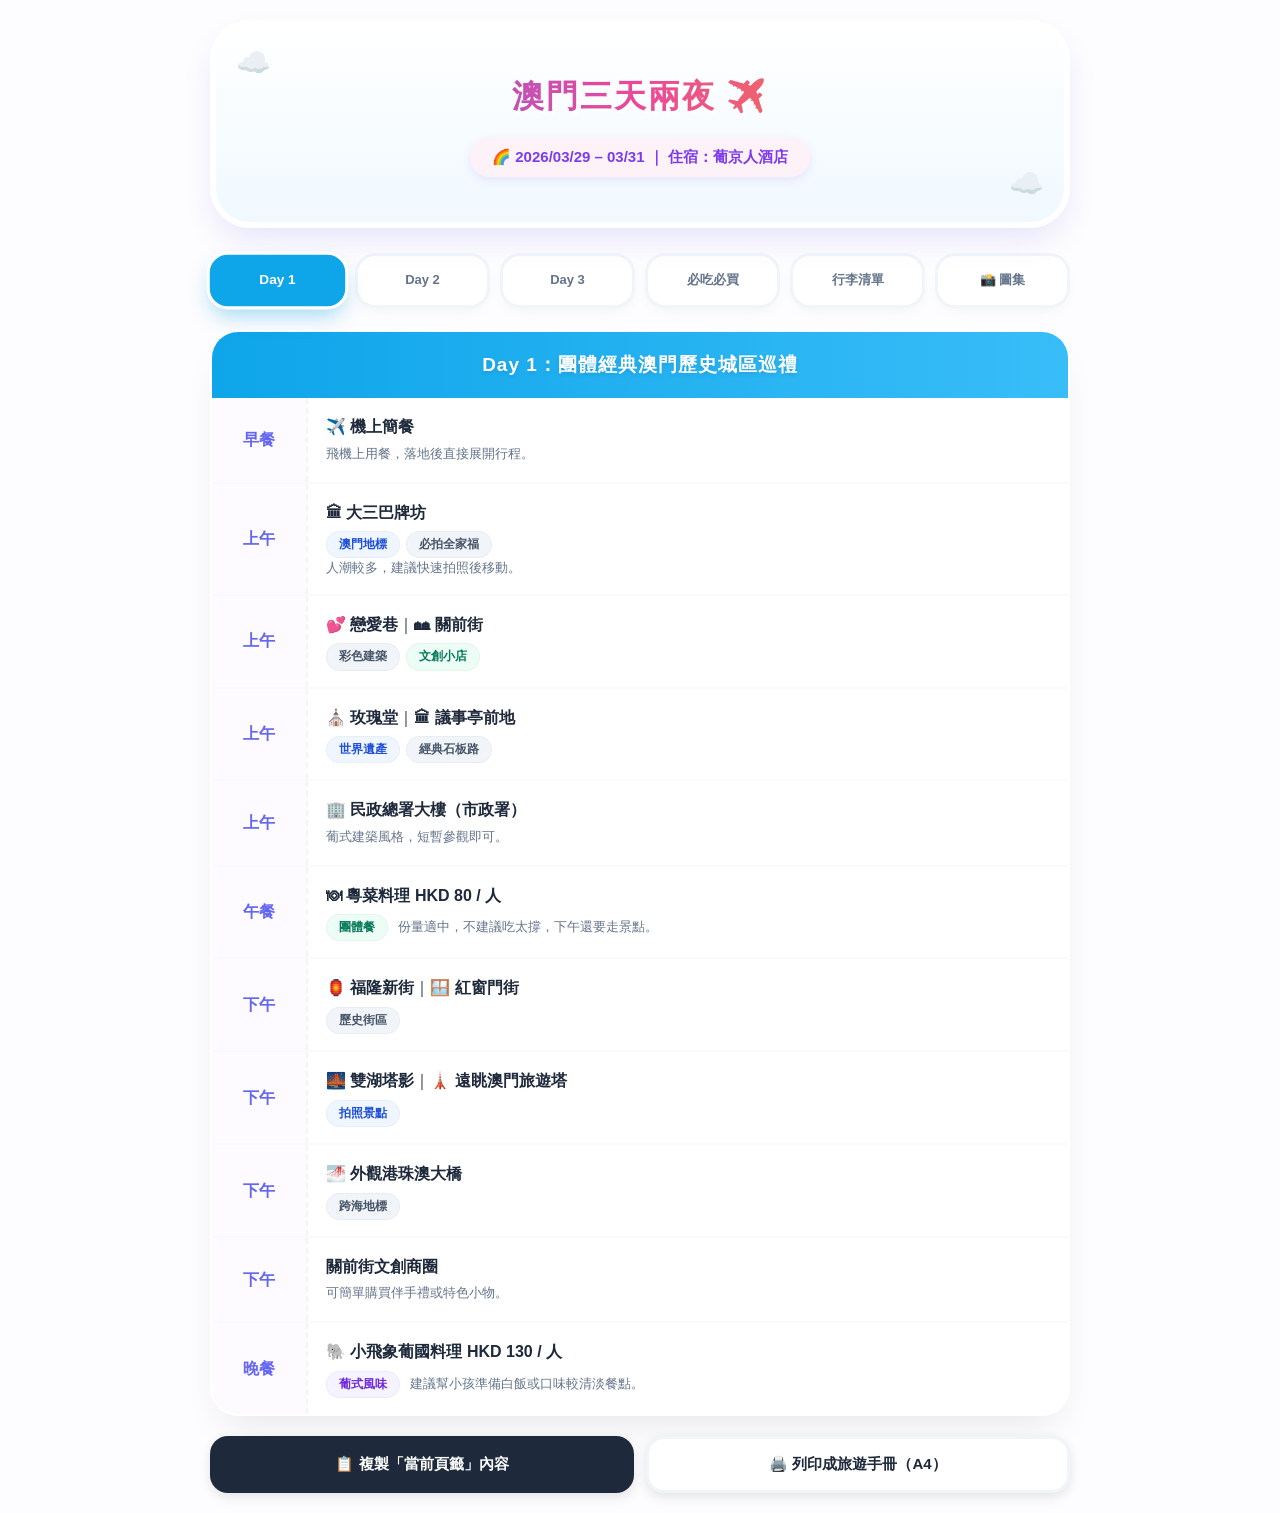
==== index.html @ 4687c76c "Update index.html" ====
<!doctype html>
<html lang="zh-Hant">

<head>
  <meta charset="utf-8" />
  <meta name="viewport" content="width=device-width, initial-scale=1" />
  <title>澳門親子 3 天 2 夜｜旅遊手冊</title>
  <style>
    :root {
      --bg: #fdfcfe;
      --primary: #6366f1;
      --day1: #0ea5e9;    /* 深天藍 */
      --day2: #8b5cf6;    /* 靛紫色 */
      --day3: #f59e0b;    /* 琥珀色 */
      --food: #ec4899;    /* 亮粉色 */
      --bag: #ff7e5f;     /* 珊瑚橘 */
      --gallery: #06b6d4; /* 湖水綠 */
      --text: #1e293b;
      --muted: #64748b;
      --radius: 28px;
    }

    * { box-sizing: border-box; }

    body {
      margin: 0;
      font-family: "PingFang TC", "Microsoft JhengHei", sans-serif;
      background: var(--bg);
      background-image: radial-gradient(#e2e8f0 0.5px, transparent 0.5px);
      background-size: 20px 20px;
      color: var(--text);
      line-height: 1.6;
    }

    .wrap { max-width: 900px; margin: 0 auto; padding: 20px; }

    /* --- 童趣 Header --- */
    header {
      background: linear-gradient(180deg, #ffffff 0%, #f0f9ff 100%);
      padding: 45px 20px;
      border-radius: 40px;
      box-shadow: 0 15px 35px -10px rgba(99, 102, 241, 0.2);
      margin-bottom: 25px;
      text-align: center;
      position: relative;
      border: 6px solid #fff;
      overflow: hidden;
    }

    header::before {
      content: "☁️"; position: absolute; top: 15px; left: 20px; font-size: 28px; opacity: 0.7;
      animation: float 3s ease-in-out infinite;
    }

    header::after {
      content: "☁️"; position: absolute; bottom: 15px; right: 20px; font-size: 28px; opacity: 0.7;
      animation: float 4s ease-in-out infinite;
    }
    
    @keyframes float {
      0%, 100% { transform: translateY(0); }
      50% { transform: translateY(-10px); }
    }

    header h1 {
      margin: 0;
      font-size: 32px;
      letter-spacing: 2px;
      background: linear-gradient(to right, #6366f1, #ec4899, #f59e0b);
      -webkit-background-clip: text;
      -webkit-text-fill-color: transparent;
      font-weight: 900;
      filter: drop-shadow(3px 3px 0px rgba(255,255,255,0.8));
    }

    header p {
      margin: 15px 0 0;
      color: #7c3aed;
      font-size: 15px;
      font-weight: 900;
      background: #fdf2f8;
      padding: 8px 22px;
      border-radius: 999px;
      display: inline-block;
      box-shadow: 0 4px 10px rgba(124, 58, 237, 0.1);
    }

    /* Tabs 導覽列 */
    .tabs {
      display: grid;
      grid-template-columns: repeat(3, 1fr);
      gap: 10px;
      margin-bottom: 22px;
    }

    @media (min-width: 600px) { .tabs { grid-template-columns: repeat(6, 1fr); } }

    .tab {
      background: #fff;
      border: 3px solid #f1f5f9;
      padding: 14px 6px;
      border-radius: 20px;
      text-align: center;
      font-weight: 900;
      cursor: pointer;
      color: #64748b;
      font-size: 13px;
      transition: all 0.3s cubic-bezier(0.175, 0.885, 0.32, 1.275);
      box-shadow: 0 6px 15px -5px rgba(0,0,0,0.05);
      user-select: none;
    }

    .tab:hover { transform: translateY(-3px); border-color: #cbd5e1; }

    .tab.active { transform: scale(1.05); color: #fff !important; border-color: #fff !important; }
    .tab.active[data-tab="day1"] { background: var(--day1); box-shadow: 0 10px 20px -5px rgba(14, 165, 233, 0.4); }
    .tab.active[data-tab="day2"] { background: var(--day2); box-shadow: 0 10px 20px -5px rgba(139, 92, 246, 0.4); }
    .tab.active[data-tab="day3"] { background: var(--day3); box-shadow: 0 10px 20px -5px rgba(245, 158, 11, 0.4); }
    .tab.active[data-tab="food"] { background: var(--food); box-shadow: 0 10px 20px -5px rgba(236, 72, 153, 0.4); }
    .tab.active[data-tab="bag"] { background: var(--bag); box-shadow: 0 10px 20px -5px rgba(255, 126, 95, 0.4); }
    .tab.active[data-tab="gallery"] { background: var(--gallery); box-shadow: 0 10px 20px -5px rgba(6, 182, 212, 0.4); }

    /* Card */
    .card {
      background: white;
      border-radius: var(--radius);
      box-shadow: 0 20px 40px -15px rgba(0, 0, 0, 0.1);
      overflow: hidden;
      display: none;
      border: 2px solid #fff;
    }

    .card.active { display: block; animation: slideIn 0.3s cubic-bezier(0.25, 0.46, 0.45, 0.94); }

    @keyframes slideIn { from { opacity: 0; transform: translateY(20px) scale(0.98); } to { opacity: 1; transform: translateY(0) scale(1); } }

    .card-hd {
      padding: 18px;
      color: white;
      font-weight: 900;
      text-align: center;
      font-size: 19px;
      letter-spacing: 1px;
      text-shadow: 0 2px 4px rgba(0,0,0,0.1);
    }

    .bg-day1 { background: linear-gradient(90deg, #0ea5e9, #38bdf8); }
    .bg-day2 { background: linear-gradient(90deg, #8b5cf6, #a78bfa); }
    .bg-day3 { background: linear-gradient(90deg, #f59e0b, #fbbf24); }
    .bg-food { background: linear-gradient(90deg, #ec4899, #f472b6); }
    .bg-bag { background: linear-gradient(90deg, #ff7e5f, #feb47b); }
    .bg-gallery { background: linear-gradient(90deg, #06b6d4, #22d3ee); }

    table { width: 100%; border-collapse: collapse; }
    td { padding: 16px 18px; border-bottom: 2px solid #f8fafc; vertical-align: top; }
    tr:last-child td { border-bottom: none; }
    
    .time {
      font-weight: 900;
      color: var(--primary);
      white-space: nowrap;
      width: 95px;
      text-align: center;
      vertical-align: middle;
      background: #fdfbff;
      border-right: 2px dashed #f1f5f9;
    }

    .hl { color: #f43f5e; font-weight: 900; }
    .note { color: var(--muted); font-size: 13px; line-height: 1.5; }

    .pill {
      display: inline-block;
      padding: 3px 12px;
      border-radius: 999px;
      font-size: 12px;
      font-weight: 900;
      margin-right: 6px;
      background: #f1f5f9;
      color: #475569;
      margin-top: 6px;
      border: 1px solid rgba(0,0,0,0.03);
    }

    .pill.purple { background: #f5f3ff; color: #6d28d9; }
    .pill.blue { background: #eff6ff; color: #1d4ed8; }
    .pill.pink { background: #fff1f2; color: #be123c; }
    .pill.orange { background: #fff7ed; color: #c2410c; }
    .pill.green { background: #ecfdf5; color: #047857; }

    .food-item, .bag-item, .img-card {
      display: flex;
      align-items: flex-start;
      gap: 15px;
      padding: 16px;
      border-bottom: 2px dashed #f1f5f9;
    }

    .food-icon, .bag-icon { font-size: 26px; line-height: 1; margin-top: 2px; }

    .food-info b, .bag-info b, .img-info b { display: block; font-size: 16px; color: var(--text); }
    .bag-info b { color: var(--bag); }
    .img-info b { color: var(--gallery); }

    .img-box {
      width: 100%;
      aspect-ratio: 16/9;
      background: #f8fafc;
      border-radius: 18px;
      display: flex;
      align-items: center;
      justify-content: center;
      color: #94a3b8;
      border: 3px dashed #e2e8f0;
      margin-top: 12px;
      font-weight: 900;
      font-size: 14px;
      background-size: contain;
      background-repeat: no-repeat;
      background-position: center;
    }

    .btn-row {
      display: grid;
      grid-template-columns: 1fr;
      gap: 12px;
      margin-top: 20px;
    }

    @media (min-width: 600px) { .btn-row { grid-template-columns: 1fr 1fr; } }

    .btn-copy, .btn-print {
      border: none;
      padding: 16px;
      border-radius: 18px;
      width: 100%;
      font-weight: 900;
      cursor: pointer;
      transition: all 0.2s;
      font-size: 15px;
      box-shadow: 0 4px 12px rgba(0,0,0,0.1);
    }

    .btn-copy { background: #1e293b; color: white; }
    .btn-copy:hover { background: #334155; transform: scale(1.02); }

    .btn-print { background: #ffffff; color: #1e293b; border: 3px solid #f1f5f9; }
    .btn-print:hover { background: #f8fafc; transform: scale(1.02); }

    .toast {
      position: fixed; left: 50%; bottom: 25px; transform: translateX(-50%);
      background: #0f172a; color: #fff; padding: 12px 24px;
      border-radius: 50px; font-weight: 900; opacity: 0;
      transition: all 0.3s cubic-bezier(0.68, -0.55, 0.265, 1.55);
      pointer-events: none; z-index: 9999;
    }

    .toast.show { opacity: 1; transform: translateX(-50%) translateY(-10px); }

    @media print {
      .tabs, .btn-row, .toast { display: none !important; }
      .card { display: block !important; margin-bottom: 25px; box-shadow: none; border: 1px solid #eee; }
      body { background: white; }
    }
  </style>
</head>

<body>

  <div class="wrap">
    <header>
      <h1>澳門三天兩夜 ✈️</h1>
      <p>🌈 2026/03/29 – 03/31 ｜ 住宿：葡京人酒店</p>
    </header>

    <nav class="tabs" aria-label="分頁導覽">
      <div class="tab active" data-tab="day1">Day 1</div>
      <div class="tab" data-tab="day2">Day 2</div>
      <div class="tab" data-tab="day3">Day 3</div>
      <div class="tab" data-tab="food">必吃必買</div>
      <div class="tab" data-tab="bag">行李清單</div>
      <div class="tab" data-tab="gallery">📸 圖集</div>
    </nav>

    <div class="card active" id="day1">
      <div class="card-hd bg-day1">Day 1：團體經典澳門歷史城區巡禮</div>
      <table>
        <tr>
          <td class="time">早餐</td>
          <td><b>✈️ 機上簡餐</b><br><span class="note">飛機上用餐，落地後直接展開行程。</span></td>
        </tr>
        <tr>
          <td class="time">上午</td>
          <td>
            <b>🏛 大三巴牌坊</b><br>
            <span class="pill blue">澳門地標</span><span class="pill">必拍全家福</span>
            <div class="note">人潮較多，建議快速拍照後移動。</div>
          </td>
        </tr>
        <tr>
          <td class="time">上午</td>
          <td>
            <b>💕 戀愛巷</b>｜<b>🏘 關前街</b><br>
            <span class="pill">彩色建築</span><span class="pill green">文創小店</span>
          </td>
        </tr>
        <tr>
          <td class="time">上午</td>
          <td>
            <b>⛪ 玫瑰堂</b>｜<b>🏛 議事亭前地</b><br>
            <span class="pill blue">世界遺產</span><span class="pill">經典石板路</span>
          </td>
        </tr>
        <tr>
          <td class="time">上午</td>
          <td>
            <b>🏢 民政總署大樓（市政署）</b><br>
            <span class="note">葡式建築風格，短暫參觀即可。</span>
          </td>
        </tr>
        <tr>
          <td class="time">午餐</td>
          <td>
            <b>🍽 粵菜料理 HKD 80 / 人</b><br>
            <span class="pill green">團體餐</span>
            <span class="note">份量適中，不建議吃太撐，下午還要走景點。</span>
          </td>
        </tr>
        <tr>
          <td class="time">下午</td>
          <td>
            <b>🏮 福隆新街</b>｜<b>🪟 紅窗門街</b><br>
            <span class="pill">歷史街區</span>
          </td>
        </tr>
        <tr>
          <td class="time">下午</td>
          <td>
            <b>🌉 雙湖塔影</b>｜<b>🗼 遠眺澳門旅遊塔</b></br>
            <span class="pill blue">拍照景點</span>
          </td>
        </tr>
        <tr>
          <td class="time">下午</td>
          <td>
            <b>🌁 外觀港珠澳大橋</b><br>
            <span class="pill">跨海地標</span>
          </td>
        </tr>
        <tr>
          <td class="time">下午</td>
          <td>
            <b>關前街文創商圈</b><br>
            <span class="note">可簡單購買伴手禮或特色小物。</span>
          </td>
        </tr>
        <tr>
          <td class="time">晚餐</td>
          <td>
            <b>🐘 小飛象葡國料理 HKD 130 / 人</b><br>
            <span class="pill purple">葡式風味</span>
            <span class="note">建議幫小孩準備白飯或口味較清淡餐點。</span>
          </td>
        </tr>
      </table>
    </div>

    <div class="card" id="day2">
      <div class="card-hd bg-day2">Day 2：自由行</div>
      <table>
        <tr>
          <td class="time">09:30</td>
          <td>
            <b>🗼 澳門旅遊塔（觀景層）</b><br>
            <span class="pill pink">KKday購票</span>
            <div class="note">建議停留 60–90 分鐘即可。<br>看海＋跨海大橋風景，拍完照就移動。</div>
          </td>
        </tr>
        <tr>
          <td class="time">11:00</td>
          <td>
            <b>🚝 跨海輕軌體驗（媽閣 → 海洋方向）</b><br>
            <span class="pill blue">海景精華段</span><span class="pill">親子輕鬆坐著看風景</span>
            <div class="note">旅遊塔 → 叫車約5分鐘到媽閣站。<br><span class="hl">行進方向右側靠窗最好看海</span>。<br>可到海洋站後原車坐回（不下車最省力）。</div>
          </td>
        </tr>
        <tr>
          <td class="time">12:15</td>
          <td>
            <b>🍽 午餐：葡京人 / Grand Lisboa Palace 商場</b><br>
            <span class="pill green">最順路</span><span class="pill">推車友善</span>
            <div class="note">輕軌至「路氹西站」下車，步行 5–8 分即可用餐。<br>吃完直接回飯店午休，避免跑遠。</div>
          </td>
        </tr>
        <tr>
          <td class="time">13:30</td>
          <td>
            <b>🏨 回房午休（爸爸＋小孩充電）</b><br>
            <span class="pill orange">關鍵補眠</span>
            <div class="note">早上高空＋移動後孩子會疲累，這段休息非常重要。</div>
          </td>
        </tr>
        <tr>
          <td class="time">14:00</td>
          <td>
            <b>🪂 媽媽專屬：ZipCity 高空飛索</b><br>
            <span class="pill pink">媽媽亮點</span><span class="pill">約20–30分鐘</span>
            <div class="note">ZipCity 位於葡京人園區。<br>✅ 爸爸＋小孩留在房間休息即可，不必到降落點等。</div>
          </td>
        </tr>
        <tr>
          <td class="time">15:30</td>
          <td>
            <b>🐝 BEEBEELAND 蜂狂天地（室內親子樂園）</b><br>
            <span class="pill blue">室內放電</span><span class="pill green">親子友善</span>
            <div class="note">位於路氹區，室內大型親子遊樂空間，適合 4 歲雙胞胎放電。<br>設有攀爬區、球池、滑梯與親子互動區，大約停留 60–90 分鐘即可。</div>
          </td>
        </tr>
        <tr>
          <td class="time">18:00</td>
          <td>
            <b>🍽 晚餐：威尼斯人購物中心</b><br>
            <span class="pill purple">選擇多</span><span class="pill green">親子友善</span>
            <div class="note">推薦北方館、何洪記或美食廣場。<br>冷氣足、座位多，吃完可順路慢慢走去倫敦人。</div>
          </td>
        </tr>
        <tr>
          <td class="time">19:15</td>
          <td>
            <b>✨  </b><br>                         
            <span class="pill blue">拍照亮點</span>
            <div class="note">外牆燈光華麗，不必等整點表演。</div>
          </td>
        </tr>
        <tr>
          <td class="time">19:35</td>
          <td>
            <b>🗼 巴黎人鐵塔</b><br>
            <span class="pill blue">經典地標</span>
            <div class="note">就在倫敦人旁邊，步行 5–8 分鐘即可。<br>不必登塔，在草地或廣場拍照即可。</div>
          </td>
        </tr>
      </table>
    </div>

    <div class="card" id="day3">
      <div class="card-hd bg-day3">Day 3：路環海岸風光＋返程</div>
      <table>
        <tr>
          <td class="time">早餐</td>
          <td><b>🍳 酒店內用早餐</b><br><span class="pill green">吃飽再出發</span><span class="note">建議不要太晚用餐，預留集合時間。</span></td>
        </tr>
        <tr>
          <td class="time">上午</td>
          <td><b>🎣 路環漁韻</b><br><span class="pill blue">海景拍照</span><span class="note">海風較大，幫孩子加薄外套。</span></td>
        </tr>
        <tr>
          <td class="time">上午</td>
          <td><b>⛪ 路環聖方濟各聖堂</b><br><span class="pill">親子好拍</span></td>
        </tr>
        <tr>
          <td class="time">中午</td>
          <td><b>🍽 陳勝記餐廳 HKD 160 / 人</b><br><span class="pill purple">人氣餐廳</span><span class="note">團體用餐時間可能較長，孩子可準備小玩具。</span></td>
        </tr>
        <tr>
          <td class="time">下午</td>
          <td><b>🌊 龍爪觀濤</b><br><span class="pill blue">看海放空</span><span class="pill orange">注意風浪</span></td>
        </tr>
        <tr>
          <td class="time">晚餐</td>
          <td><b>✈️ 機上簡餐</b><br><span class="note">搭機返台，結束三天澳門行程。</span></td>
        </tr>
      </table>
    </div>

    <div class="card" id="food">
      <div class="card-hd bg-food">🍴 必吃必買（親子友善清單）</div>
      <div style="padding: 10px;">
        <div class="food-item">
          <div class="food-icon">🥛</div>
          <div class="food-info">
            <b>保健牛奶公司｜原味燉奶（Day1 已排）</b>
            <span>滑嫩清甜，小孩可共吃 1 碗；大人可加點薑汁口味（看接受度）。</span>
            <div><span class="pill pink">甜點</span><span class="pill">可分食</span></div>
          </div>
        </div>
        <div class="food-item">
          <div class="food-icon">🥧</div>
          <div class="food-info">
            <b>安德魯 / 瑪嘉烈蛋塔</b>
            <span>熱熱吃最好；建議買少量（2–4 顆）現吃或當天吃完。</span>
            <div><span class="pill">必吃</span><span class="pill">孩子愛</span></div>
          </div>
        </div>
        <div class="food-item">
          <div class="food-icon">🍪</div>
          <div class="food-info">
            <b>最香餅家｜炭燒杏仁餅</b>
            <span>炭香辨識度高；若排隊太久，就改買餅家綜合包（也很實用）。</span>
            <div><span class="pill">手信</span><span class="pill">送禮</span></div>
          </div>
        </div>
        <div class="food-item">
          <div class="food-icon">🥨</div>
          <div class="food-info">
            <b>鉅記 / 英記｜鳳凰卷、肉乾</b>
            <span>好買、選擇多；建議 Day3 集中一次買完（省搬運）。</span>
            <div><span class="pill">好買</span><span class="pill">送禮</span></div>
          </div>
        </div>
        <div class="food-item">
          <div class="food-icon">🥟</div>
          <div class="food-info">
            <b>北方館（威尼斯人）｜晚餐穩定牌</b>
            <span>麵、餃子、小菜都好分食，親子不踩雷。</span>
            <div><span class="pill purple">穩定</span><span class="pill">親子友善</span></div>
          </div>
        </div>
      </div>
    </div>

    <div class="card" id="bag">
      <div class="card-hd bg-bag">🎒 行李清單（家庭客製版）</div>
      <div style="padding: 10px;">
        <div class="bag-item"><div class="bag-icon">📄</div><div class="bag-info"><b>證件/文件（務必先拍照備份）</b><span>護照、通行證/台胞證、機票/團體資料、住宿資訊、保險資料。</span></div></div>
        <div class="bag-item"><div class="bag-icon">👧👦</div><div class="bag-info"><b>雙胞胎用品</b><span>推車（強烈建議）、薄外套（商場冷氣強）、替換衣物、濕紙巾、小零食、小玩具。</span></div></div>
        <div class="bag-item"><div class="bag-icon">👂</div><div class="bag-info"><b>子逸（聽覺/耳朵相關）</b><span>助聽器/配件、備用電池、防水收納盒、簡易清潔用品。避免高噪音久待。</span></div></div>
        <div class="bag-item"><div class="bag-icon">🧘‍♀️</div><div class="bag-info"><b>媽媽（第二型糖尿病）</b><span>藥物、血糖機、低血糖備用糖、補水用品；行程記得「不要空腹」＋「不要一次吃太甜」。</span></div></div>
        <div class="bag-item"><div class="bag-icon">🔌</div><div class="bag-info"><b>電器/充電</b><span>萬用轉接頭、行動電源、充電線（手機/平板/相機）。</span></div></div>
        <div class="bag-item"><div class="bag-icon">💊</div><div class="bag-info"><b>常備藥/小物</b><span>退燒藥、OK繃、腸胃藥、防曬、防蚊、口罩（人潮多備用）。</span></div></div>
        <div class="bag-item"><div class="bag-icon">💰</div><div class="bag-info"><b>金流</b><span>少量現金（小吃/零星）、信用卡；收據集中放一個夾鏈袋，回來好記帳。</span></div></div>
      </div>
    </div>

    <div class="card" id="gallery">
      <div class="card-hd bg-gallery">📸 圖集 / 備忘（可當手冊附錄）</div>
      <div style="padding: 10px;">
        <div class="img-card">
          <div style="min-width: 26px;">🚋</div>
          <div class="img-info" style="width:100%;">
            <b>澳門輕軌備忘</b>
            <span>Day2：石排灣 → 媽閣（跨海景）｜右側靠窗最好看｜到媽閣不下車、原車坐回最省力。</span>
            <div class="img-box" style="background-image: url('https://www.mlm.com.mo/img/service/route_map.png');"><span>（輕軌路線圖參考）</span></div>
          </div>
        </div>
        <div class="img-card">
          <div style="min-width: 26px;">🌆</div>
          <div class="img-info" style="width:100%;">
            <b>倫敦人＋巴黎人夜景備忘</b>
            <span>飯後散步就好：不必等整點、孩子累就快速拍照收工。穿亮色衣服拍起來更好看。</span>
            <div class="img-box"><span>（預留：倫敦人/巴黎人打卡位）</span></div>
          </div>
        </div>
        <div class="img-card">
          <div style="min-width: 26px;">🪂</div>
          <div class="img-info" style="width:100%;">
            <b>ZipCity 備忘</b>
            <span>14:00 開始營業｜提早報到｜運動鞋｜爸爸＋小孩在房內休息等待最舒服。</span>
            <div class="img-box"><span>（預留：飛索體驗紀念位）</span></div>
          </div>
        </div>
      </div>
    </div>

    <div class="btn-row">
      <button class="btn-copy" id="btnCopy">📋 複製「當前頁籤」內容</button>
      <button class="btn-print" id="btnPrint">🖨️ 列印成旅遊手冊（A4）</button>
    </div>
  </div>

  <div class="toast" id="toast">已複製 ✅</div>

  <script>
    const tabs = document.querySelectorAll('.tab');
    const cards = document.querySelectorAll('.card');
    const btnCopy = document.getElementById('btnCopy');
    const btnPrint = document.getElementById('btnPrint');
    const toast = document.getElementById('toast');

    function setActive(tabId) {
      tabs.forEach(t => t.classList.toggle('active', t.dataset.tab === tabId));
      cards.forEach(c => c.classList.toggle('active', c.id === tabId));
      window.scrollTo({ top: 0, behavior: "smooth" });
    }

    tabs.forEach(tab => {
      tab.addEventListener('click', () => setActive(tab.dataset.tab));
    });

    function showToast(msg) {
      toast.textContent = msg;
      toast.classList.add('show');
      clearTimeout(showToast._t);
      showToast._t = setTimeout(() => toast.classList.remove('show'), 1400);
    }

    function cleanText(str) {
      return (str || "").replace(/\n{3,}/g, "\n\n").replace(/[ \t]+\n/g, "\n").trim();
    }

    function buildCopyText(activeCard) {
      const title = activeCard.querySelector('.card-hd')?.innerText?.trim() || '';
      const rows = activeCard.querySelectorAll('table tr');
      if (rows.length) {
        const lines = [`【${title}】`];
        rows.forEach(r => {
          const t = r.querySelector('.time')?.innerText?.trim();
          const tds = r.querySelectorAll('td');
          const body = tds[1] ? cleanText(tds[1].innerText) : '';
          if (t && body) lines.push(`${t}｜${body}`);
        });
        return lines.join('\n');
      }
      const items = activeCard.querySelectorAll('.food-item, .bag-item, .img-card');
      if (items.length) {
        const lines = [`【${title}】`];
        items.forEach(it => {
          const b = it.querySelector('b')?.innerText?.trim() || '';
          const s = it.querySelector('span')?.innerText?.trim() || '';
          const line = b ? `- ${b}${s ? "｜" + s : ""}` : '';
          if (line) lines.push(line);
        });
        return lines.join('\n');
      }
      return `【${title}】`;
    }

    async function copyToClipboard(text) {
      try {
        await navigator.clipboard.writeText(text);
        return true;
      } catch (e) {
        const ta = document.createElement('textarea');
        ta.value = text;
        ta.setAttribute('readonly', '');
        ta.style.position = 'fixed';
        ta.style.left = '-9999px';
        document.body.appendChild(ta);
        ta.select();
        const ok = document.execCommand('copy');
        ta.remove();
        return ok;
      }
    }
    btnCopy.addEventListener('click', async () => {
      const activeCard = document.querySelector('.card.active');
      if (!activeCard) return;
      const text = buildCopyText(activeCard);
      const ok = await copyToClipboard(text);
      showToast(ok ? "已複製到剪貼簿 ✅" : "複製失敗");
    });
    btnPrint.addEventListener('click', () => window.print());
  </script>
</body>

</html>
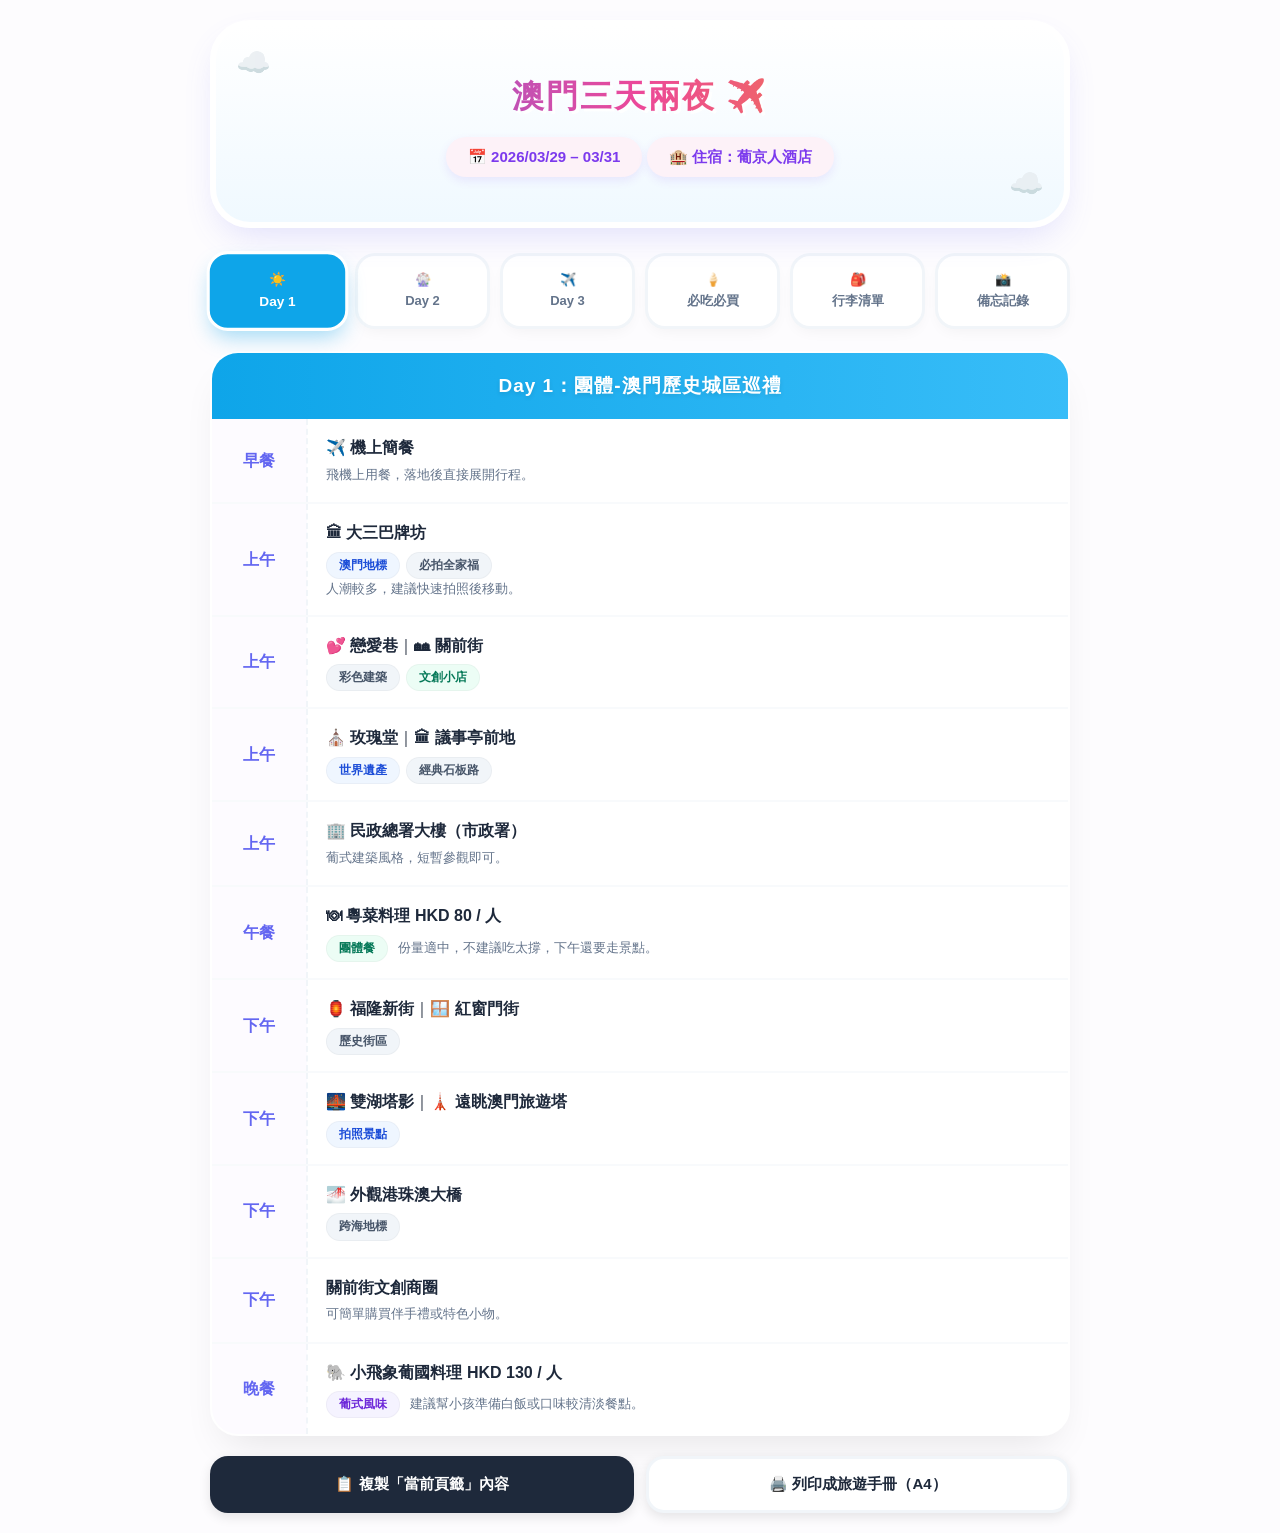
==== commit 66ff354b: "Update index.html" ====
--- a/index.html
+++ b/index.html
@@ -9,18 +9,26 @@
     :root {
       --bg: #fdfcfe;
       --primary: #6366f1;
-      --day1: #0ea5e9;    /* 深天藍 */
-      --day2: #8b5cf6;    /* 靛紫色 */
-      --day3: #f59e0b;    /* 琥珀色 */
-      --food: #ec4899;    /* 亮粉色 */
-      --bag: #ff7e5f;     /* 珊瑚橘 */
-      --gallery: #06b6d4; /* 湖水綠 */
+      --day1: #0ea5e9;
+      /* 深天藍 */
+      --day2: #8b5cf6;
+      /* 靛紫色 */
+      --day3: #f59e0b;
+      /* 琥珀色 */
+      --food: #ec4899;
+      /* 亮粉色 */
+      --bag: #ff7e5f;
+      /* 珊瑚橘 */
+      --gallery: #06b6d4;
+      /* 湖水綠 */
       --text: #1e293b;
       --muted: #64748b;
       --radius: 28px;
     }
 
-    * { box-sizing: border-box; }
+    * {
+      box-sizing: border-box;
+    }
 
     body {
       margin: 0;
@@ -32,7 +40,11 @@
       line-height: 1.6;
     }
 
-    .wrap { max-width: 900px; margin: 0 auto; padding: 20px; }
+    .wrap {
+      max-width: 900px;
+      margin: 0 auto;
+      padding: 20px;
+    }
 
     /* --- 童趣 Header --- */
     header {
@@ -48,18 +60,35 @@
     }
 
     header::before {
-      content: "☁️"; position: absolute; top: 15px; left: 20px; font-size: 28px; opacity: 0.7;
+      content: "☁️";
+      position: absolute;
+      top: 15px;
+      left: 20px;
+      font-size: 28px;
+      opacity: 0.7;
       animation: float 3s ease-in-out infinite;
     }
 
     header::after {
-      content: "☁️"; position: absolute; bottom: 15px; right: 20px; font-size: 28px; opacity: 0.7;
+      content: "☁️";
+      position: absolute;
+      bottom: 15px;
+      right: 20px;
+      font-size: 28px;
+      opacity: 0.7;
       animation: float 4s ease-in-out infinite;
     }
-    
+
     @keyframes float {
-      0%, 100% { transform: translateY(0); }
-      50% { transform: translateY(-10px); }
+
+      0%,
+      100% {
+        transform: translateY(0);
+      }
+
+      50% {
+        transform: translateY(-10px);
+      }
     }
 
     header h1 {
@@ -70,7 +99,7 @@
       -webkit-background-clip: text;
       -webkit-text-fill-color: transparent;
       font-weight: 900;
-      filter: drop-shadow(3px 3px 0px rgba(255,255,255,0.8));
+      filter: drop-shadow(3px 3px 0px rgba(255, 255, 255, 0.8));
     }
 
     header p {
@@ -93,7 +122,11 @@
       margin-bottom: 22px;
     }
 
-    @media (min-width: 600px) { .tabs { grid-template-columns: repeat(6, 1fr); } }
+    @media (min-width: 600px) {
+      .tabs {
+        grid-template-columns: repeat(6, 1fr);
+      }
+    }
 
     .tab {
       background: #fff;
@@ -106,19 +139,50 @@
       color: #64748b;
       font-size: 13px;
       transition: all 0.3s cubic-bezier(0.175, 0.885, 0.32, 1.275);
-      box-shadow: 0 6px 15px -5px rgba(0,0,0,0.05);
+      box-shadow: 0 6px 15px -5px rgba(0, 0, 0, 0.05);
       user-select: none;
     }
 
-    .tab:hover { transform: translateY(-3px); border-color: #cbd5e1; }
-
-    .tab.active { transform: scale(1.05); color: #fff !important; border-color: #fff !important; }
-    .tab.active[data-tab="day1"] { background: var(--day1); box-shadow: 0 10px 20px -5px rgba(14, 165, 233, 0.4); }
-    .tab.active[data-tab="day2"] { background: var(--day2); box-shadow: 0 10px 20px -5px rgba(139, 92, 246, 0.4); }
-    .tab.active[data-tab="day3"] { background: var(--day3); box-shadow: 0 10px 20px -5px rgba(245, 158, 11, 0.4); }
-    .tab.active[data-tab="food"] { background: var(--food); box-shadow: 0 10px 20px -5px rgba(236, 72, 153, 0.4); }
-    .tab.active[data-tab="bag"] { background: var(--bag); box-shadow: 0 10px 20px -5px rgba(255, 126, 95, 0.4); }
-    .tab.active[data-tab="gallery"] { background: var(--gallery); box-shadow: 0 10px 20px -5px rgba(6, 182, 212, 0.4); }
+    .tab:hover {
+      transform: translateY(-3px);
+      border-color: #cbd5e1;
+    }
+
+    .tab.active {
+      transform: scale(1.05);
+      color: #fff !important;
+      border-color: #fff !important;
+    }
+
+    .tab.active[data-tab="day1"] {
+      background: var(--day1);
+      box-shadow: 0 10px 20px -5px rgba(14, 165, 233, 0.4);
+    }
+
+    .tab.active[data-tab="day2"] {
+      background: var(--day2);
+      box-shadow: 0 10px 20px -5px rgba(139, 92, 246, 0.4);
+    }
+
+    .tab.active[data-tab="day3"] {
+      background: var(--day3);
+      box-shadow: 0 10px 20px -5px rgba(245, 158, 11, 0.4);
+    }
+
+    .tab.active[data-tab="food"] {
+      background: var(--food);
+      box-shadow: 0 10px 20px -5px rgba(236, 72, 153, 0.4);
+    }
+
+    .tab.active[data-tab="bag"] {
+      background: var(--bag);
+      box-shadow: 0 10px 20px -5px rgba(255, 126, 95, 0.4);
+    }
+
+    .tab.active[data-tab="gallery"] {
+      background: var(--gallery);
+      box-shadow: 0 10px 20px -5px rgba(6, 182, 212, 0.4);
+    }
 
     /* Card */
     .card {
@@ -130,9 +194,22 @@
       border: 2px solid #fff;
     }
 
-    .card.active { display: block; animation: slideIn 0.3s cubic-bezier(0.25, 0.46, 0.45, 0.94); }
-
-    @keyframes slideIn { from { opacity: 0; transform: translateY(20px) scale(0.98); } to { opacity: 1; transform: translateY(0) scale(1); } }
+    .card.active {
+      display: block;
+      animation: slideIn 0.3s cubic-bezier(0.25, 0.46, 0.45, 0.94);
+    }
+
+    @keyframes slideIn {
+      from {
+        opacity: 0;
+        transform: translateY(20px) scale(0.98);
+      }
+
+      to {
+        opacity: 1;
+        transform: translateY(0) scale(1);
+      }
+    }
 
     .card-hd {
       padding: 18px;
@@ -141,20 +218,48 @@
       text-align: center;
       font-size: 19px;
       letter-spacing: 1px;
-      text-shadow: 0 2px 4px rgba(0,0,0,0.1);
-    }
-
-    .bg-day1 { background: linear-gradient(90deg, #0ea5e9, #38bdf8); }
-    .bg-day2 { background: linear-gradient(90deg, #8b5cf6, #a78bfa); }
-    .bg-day3 { background: linear-gradient(90deg, #f59e0b, #fbbf24); }
-    .bg-food { background: linear-gradient(90deg, #ec4899, #f472b6); }
-    .bg-bag { background: linear-gradient(90deg, #ff7e5f, #feb47b); }
-    .bg-gallery { background: linear-gradient(90deg, #06b6d4, #22d3ee); }
-
-    table { width: 100%; border-collapse: collapse; }
-    td { padding: 16px 18px; border-bottom: 2px solid #f8fafc; vertical-align: top; }
-    tr:last-child td { border-bottom: none; }
-    
+      text-shadow: 0 2px 4px rgba(0, 0, 0, 0.1);
+    }
+
+    .bg-day1 {
+      background: linear-gradient(90deg, #0ea5e9, #38bdf8);
+    }
+
+    .bg-day2 {
+      background: linear-gradient(90deg, #8b5cf6, #a78bfa);
+    }
+
+    .bg-day3 {
+      background: linear-gradient(90deg, #f59e0b, #fbbf24);
+    }
+
+    .bg-food {
+      background: linear-gradient(90deg, #ec4899, #f472b6);
+    }
+
+    .bg-bag {
+      background: linear-gradient(90deg, #ff7e5f, #feb47b);
+    }
+
+    .bg-gallery {
+      background: linear-gradient(90deg, #06b6d4, #22d3ee);
+    }
+
+    table {
+      width: 100%;
+      border-collapse: collapse;
+    }
+
+    td {
+      padding: 16px 18px;
+      border-bottom: 2px solid #f8fafc;
+      vertical-align: top;
+    }
+
+    tr:last-child td {
+      border-bottom: none;
+    }
+
     .time {
       font-weight: 900;
       color: var(--primary);
@@ -166,8 +271,16 @@
       border-right: 2px dashed #f1f5f9;
     }
 
-    .hl { color: #f43f5e; font-weight: 900; }
-    .note { color: var(--muted); font-size: 13px; line-height: 1.5; }
+    .hl {
+      color: #f43f5e;
+      font-weight: 900;
+    }
+
+    .note {
+      color: var(--muted);
+      font-size: 13px;
+      line-height: 1.5;
+    }
 
     .pill {
       display: inline-block;
@@ -179,16 +292,37 @@
       background: #f1f5f9;
       color: #475569;
       margin-top: 6px;
-      border: 1px solid rgba(0,0,0,0.03);
-    }
-
-    .pill.purple { background: #f5f3ff; color: #6d28d9; }
-    .pill.blue { background: #eff6ff; color: #1d4ed8; }
-    .pill.pink { background: #fff1f2; color: #be123c; }
-    .pill.orange { background: #fff7ed; color: #c2410c; }
-    .pill.green { background: #ecfdf5; color: #047857; }
-
-    .food-item, .bag-item, .img-card {
+      border: 1px solid rgba(0, 0, 0, 0.03);
+    }
+
+    .pill.purple {
+      background: #f5f3ff;
+      color: #6d28d9;
+    }
+
+    .pill.blue {
+      background: #eff6ff;
+      color: #1d4ed8;
+    }
+
+    .pill.pink {
+      background: #fff1f2;
+      color: #be123c;
+    }
+
+    .pill.orange {
+      background: #fff7ed;
+      color: #c2410c;
+    }
+
+    .pill.green {
+      background: #ecfdf5;
+      color: #047857;
+    }
+
+    .food-item,
+    .bag-item,
+    .img-card {
       display: flex;
       align-items: flex-start;
       gap: 15px;
@@ -196,11 +330,28 @@
       border-bottom: 2px dashed #f1f5f9;
     }
 
-    .food-icon, .bag-icon { font-size: 26px; line-height: 1; margin-top: 2px; }
-
-    .food-info b, .bag-info b, .img-info b { display: block; font-size: 16px; color: var(--text); }
-    .bag-info b { color: var(--bag); }
-    .img-info b { color: var(--gallery); }
+    .food-icon,
+    .bag-icon {
+      font-size: 26px;
+      line-height: 1;
+      margin-top: 2px;
+    }
+
+    .food-info b,
+    .bag-info b,
+    .img-info b {
+      display: block;
+      font-size: 16px;
+      color: var(--text);
+    }
+
+    .bag-info b {
+      color: var(--bag);
+    }
+
+    .img-info b {
+      color: var(--gallery);
+    }
 
     .img-box {
       width: 100%;
@@ -227,9 +378,14 @@
       margin-top: 20px;
     }
 
-    @media (min-width: 600px) { .btn-row { grid-template-columns: 1fr 1fr; } }
-
-    .btn-copy, .btn-print {
+    @media (min-width: 600px) {
+      .btn-row {
+        grid-template-columns: 1fr 1fr;
+      }
+    }
+
+    .btn-copy,
+    .btn-print {
       border: none;
       padding: 16px;
       border-radius: 18px;
@@ -238,29 +394,69 @@
       cursor: pointer;
       transition: all 0.2s;
       font-size: 15px;
-      box-shadow: 0 4px 12px rgba(0,0,0,0.1);
-    }
-
-    .btn-copy { background: #1e293b; color: white; }
-    .btn-copy:hover { background: #334155; transform: scale(1.02); }
-
-    .btn-print { background: #ffffff; color: #1e293b; border: 3px solid #f1f5f9; }
-    .btn-print:hover { background: #f8fafc; transform: scale(1.02); }
+      box-shadow: 0 4px 12px rgba(0, 0, 0, 0.1);
+    }
+
+    .btn-copy {
+      background: #1e293b;
+      color: white;
+    }
+
+    .btn-copy:hover {
+      background: #334155;
+      transform: scale(1.02);
+    }
+
+    .btn-print {
+      background: #ffffff;
+      color: #1e293b;
+      border: 3px solid #f1f5f9;
+    }
+
+    .btn-print:hover {
+      background: #f8fafc;
+      transform: scale(1.02);
+    }
 
     .toast {
-      position: fixed; left: 50%; bottom: 25px; transform: translateX(-50%);
-      background: #0f172a; color: #fff; padding: 12px 24px;
-      border-radius: 50px; font-weight: 900; opacity: 0;
+      position: fixed;
+      left: 50%;
+      bottom: 25px;
+      transform: translateX(-50%);
+      background: #0f172a;
+      color: #fff;
+      padding: 12px 24px;
+      border-radius: 50px;
+      font-weight: 900;
+      opacity: 0;
       transition: all 0.3s cubic-bezier(0.68, -0.55, 0.265, 1.55);
-      pointer-events: none; z-index: 9999;
-    }
-
-    .toast.show { opacity: 1; transform: translateX(-50%) translateY(-10px); }
+      pointer-events: none;
+      z-index: 9999;
+    }
+
+    .toast.show {
+      opacity: 1;
+      transform: translateX(-50%) translateY(-10px);
+    }
 
     @media print {
-      .tabs, .btn-row, .toast { display: none !important; }
-      .card { display: block !important; margin-bottom: 25px; box-shadow: none; border: 1px solid #eee; }
-      body { background: white; }
+
+      .tabs,
+      .btn-row,
+      .toast {
+        display: none !important;
+      }
+
+      .card {
+        display: block !important;
+        margin-bottom: 25px;
+        box-shadow: none;
+        border: 1px solid #eee;
+      }
+
+      body {
+        background: white;
+      }
     }
   </style>
 </head>
@@ -270,20 +466,23 @@
   <div class="wrap">
     <header>
       <h1>澳門三天兩夜 ✈️</h1>
-      <p>🌈 2026/03/29 – 03/31 ｜ 住宿：葡京人酒店</p>
+      <div class="header-info">
+        <p><span>📅</span> 2026/03/29 – 03/31</p>
+        <p><span>🏨</span> 住宿：葡京人酒店</p>
+      </div>
     </header>
 
     <nav class="tabs" aria-label="分頁導覽">
-      <div class="tab active" data-tab="day1">Day 1</div>
-      <div class="tab" data-tab="day2">Day 2</div>
-      <div class="tab" data-tab="day3">Day 3</div>
-      <div class="tab" data-tab="food">必吃必買</div>
-      <div class="tab" data-tab="bag">行李清單</div>
-      <div class="tab" data-tab="gallery">📸 圖集</div>
+      <div class="tab active" data-tab="day1"><span>☀️</span><br>Day 1</div>
+      <div class="tab" data-tab="day2"><span>🎡</span><br>Day 2</div>
+      <div class="tab" data-tab="day3"><span>✈️</span><br>Day 3</div>
+      <div class="tab" data-tab="food"><span>🍦</span><br>必吃必買</div>
+      <div class="tab" data-tab="bag"><span>🎒</span><br>行李清單</div>
+      <div class="tab" data-tab="gallery"><span>📸</span><br>備忘記錄</div>
     </nav>
 
     <div class="card active" id="day1">
-      <div class="card-hd bg-day1">Day 1：團體經典澳門歷史城區巡禮</div>
+      <div class="card-hd bg-day1">Day 1：團體-澳門歷史城區巡禮</div>
       <table>
         <tr>
           <td class="time">早餐</td>
@@ -389,7 +588,7 @@
           <td>
             <b>🍽 午餐：葡京人 / Grand Lisboa Palace 商場</b><br>
             <span class="pill green">最順路</span><span class="pill">推車友善</span>
-            <div class="note">輕軌至「路氹西站」下車，步行 5–8 分即可用餐。<br>吃完直接回飯店午休，避免跑遠。</div>
+            <div class="note">輕軌至「路氹西站」，步行 5–8 分即可用餐。<br>吃完直接回飯店午休。</div>
           </td>
         </tr>
         <tr>
@@ -413,7 +612,7 @@
           <td>
             <b>🐝 BEEBEELAND 蜂狂天地（室內親子樂園）</b><br>
             <span class="pill blue">室內放電</span><span class="pill green">親子友善</span>
-            <div class="note">位於路氹區，室內大型親子遊樂空間，適合 4 歲雙胞胎放電。<br>設有攀爬區、球池、滑梯與親子互動區，大約停留 60–90 分鐘即可。</div>
+            <div class="note">位於葡京人酒店，設有攀爬區、球池、滑梯與親子互動區，大約停留 60–90 分鐘即可。</div>
           </td>
         </tr>
         <tr>
@@ -427,7 +626,7 @@
         <tr>
           <td class="time">19:15</td>
           <td>
-            <b>✨  </b><br>                         
+            <b>✨ 倫敦人光效匯演 </b><br>
             <span class="pill blue">拍照亮點</span>
             <div class="note">外牆燈光華麗，不必等整點表演。</div>
           </td>
@@ -444,7 +643,7 @@
     </div>
 
     <div class="card" id="day3">
-      <div class="card-hd bg-day3">Day 3：路環海岸風光＋返程</div>
+      <div class="card-hd bg-day3">Day 3：團體-路環海岸風光＋返程</div>
       <table>
         <tr>
           <td class="time">早餐</td>
@@ -460,7 +659,8 @@
         </tr>
         <tr>
           <td class="time">中午</td>
-          <td><b>🍽 陳勝記餐廳 HKD 160 / 人</b><br><span class="pill purple">人氣餐廳</span><span class="note">團體用餐時間可能較長，孩子可準備小玩具。</span></td>
+          <td><b>🍽 陳勝記餐廳 HKD 160 / 人</b><br><span class="pill purple">人氣餐廳</span><span
+              class="note">團體用餐時間可能較長，孩子可準備小玩具。</span></td>
         </tr>
         <tr>
           <td class="time">下午</td>
@@ -522,25 +722,47 @@
     <div class="card" id="bag">
       <div class="card-hd bg-bag">🎒 行李清單（家庭客製版）</div>
       <div style="padding: 10px;">
-        <div class="bag-item"><div class="bag-icon">📄</div><div class="bag-info"><b>證件/文件（務必先拍照備份）</b><span>護照、通行證/台胞證、機票/團體資料、住宿資訊、保險資料。</span></div></div>
-        <div class="bag-item"><div class="bag-icon">👧👦</div><div class="bag-info"><b>雙胞胎用品</b><span>推車（強烈建議）、薄外套（商場冷氣強）、替換衣物、濕紙巾、小零食、小玩具。</span></div></div>
-        <div class="bag-item"><div class="bag-icon">👂</div><div class="bag-info"><b>子逸（聽覺/耳朵相關）</b><span>助聽器/配件、備用電池、防水收納盒、簡易清潔用品。避免高噪音久待。</span></div></div>
-        <div class="bag-item"><div class="bag-icon">🧘‍♀️</div><div class="bag-info"><b>媽媽（第二型糖尿病）</b><span>藥物、血糖機、低血糖備用糖、補水用品；行程記得「不要空腹」＋「不要一次吃太甜」。</span></div></div>
-        <div class="bag-item"><div class="bag-icon">🔌</div><div class="bag-info"><b>電器/充電</b><span>萬用轉接頭、行動電源、充電線（手機/平板/相機）。</span></div></div>
-        <div class="bag-item"><div class="bag-icon">💊</div><div class="bag-info"><b>常備藥/小物</b><span>退燒藥、OK繃、腸胃藥、防曬、防蚊、口罩（人潮多備用）。</span></div></div>
-        <div class="bag-item"><div class="bag-icon">💰</div><div class="bag-info"><b>金流</b><span>少量現金（小吃/零星）、信用卡；收據集中放一個夾鏈袋，回來好記帳。</span></div></div>
+        <div class="bag-item">
+          <div class="bag-icon">📄</div>
+          <div class="bag-info"><b>證件/文件（務必先拍照備份）</b><span>護照、通行證/台胞證、機票/團體資料、住宿資訊、保險資料。</span></div>
+        </div>
+        <div class="bag-item">
+          <div class="bag-icon">👧👦</div>
+          <div class="bag-info"><b>雙胞胎用品</b><span>推車（強烈建議）、薄外套（商場冷氣強）、替換衣物、濕紙巾、小零食、小玩具。</span></div>
+        </div>
+        <div class="bag-item">
+          <div class="bag-icon">👂</div>
+          <div class="bag-info"><b>子逸（聽覺/耳朵相關）</b><span>助聽器/配件、備用電池、防水收納盒、簡易清潔用品。避免高噪音久待。</span></div>
+        </div>
+        <div class="bag-item">
+          <div class="bag-icon">🧘‍♀️</div>
+          <div class="bag-info"><b>媽媽（第二型糖尿病）</b><span>藥物、血糖機、低血糖備用糖、補水用品；行程記得「不要空腹」＋「不要一次吃太甜」。</span></div>
+        </div>
+        <div class="bag-item">
+          <div class="bag-icon">🔌</div>
+          <div class="bag-info"><b>電器/充電</b><span>萬用轉接頭、行動電源、充電線（手機/平板/相機）。</span></div>
+        </div>
+        <div class="bag-item">
+          <div class="bag-icon">💊</div>
+          <div class="bag-info"><b>常備藥/小物</b><span>退燒藥、OK繃、腸胃藥、防曬、防蚊、口罩（人潮多備用）。</span></div>
+        </div>
+        <div class="bag-item">
+          <div class="bag-icon">💰</div>
+          <div class="bag-info"><b>金流</b><span>少量現金（小吃/零星）、信用卡；收據集中放一個夾鏈袋，回來好記帳。</span></div>
+        </div>
       </div>
     </div>
 
     <div class="card" id="gallery">
-      <div class="card-hd bg-gallery">📸 圖集 / 備忘（可當手冊附錄）</div>
+      <div class="card-hd bg-gallery">📸 備忘</div>
       <div style="padding: 10px;">
         <div class="img-card">
           <div style="min-width: 26px;">🚋</div>
           <div class="img-info" style="width:100%;">
             <b>澳門輕軌備忘</b>
             <span>Day2：石排灣 → 媽閣（跨海景）｜右側靠窗最好看｜到媽閣不下車、原車坐回最省力。</span>
-            <div class="img-box" style="background-image: url('https://www.mlm.com.mo/img/service/route_map.png');"><span>（輕軌路線圖參考）</span></div>
+            <div class="img-box" style="background-image: url('https://www.mlm.com.mo/img/service/route_map.png');">
+              <span>（輕軌路線圖參考）</span></div>
           </div>
         </div>
         <div class="img-card">
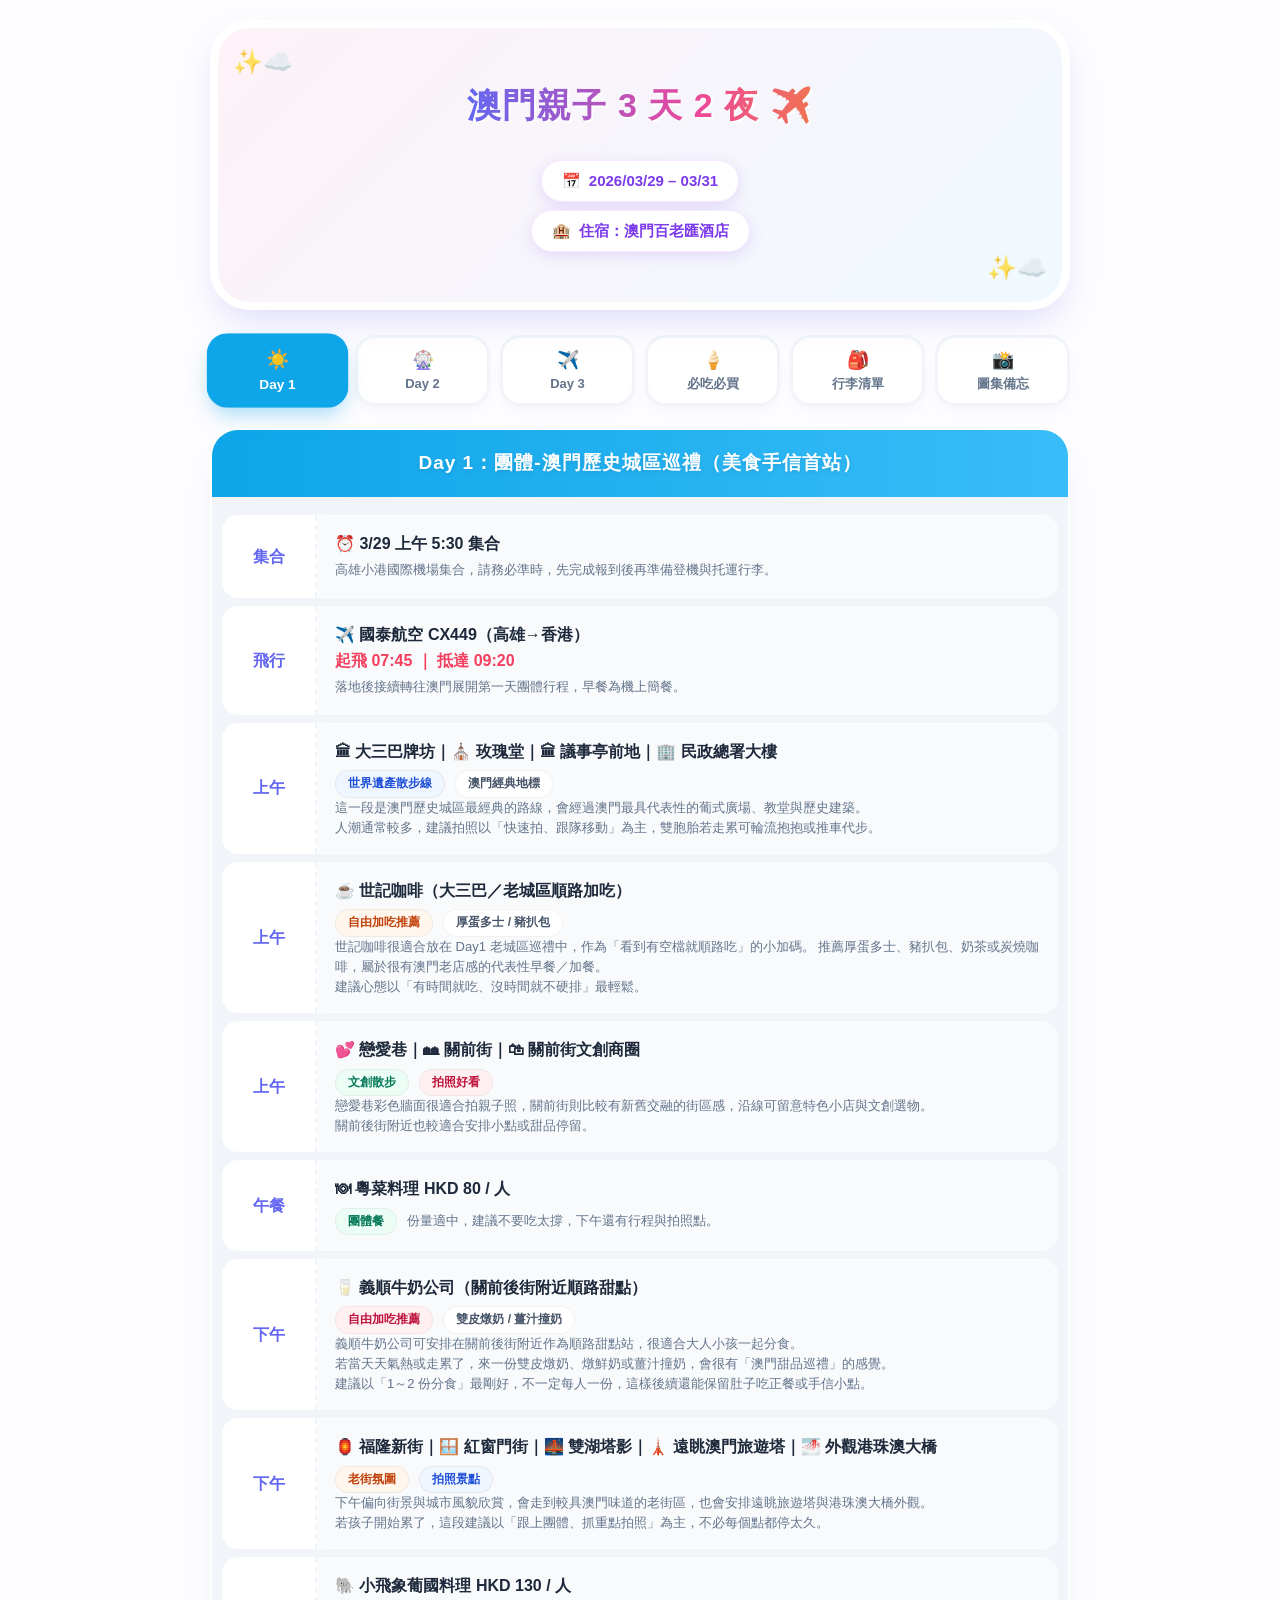
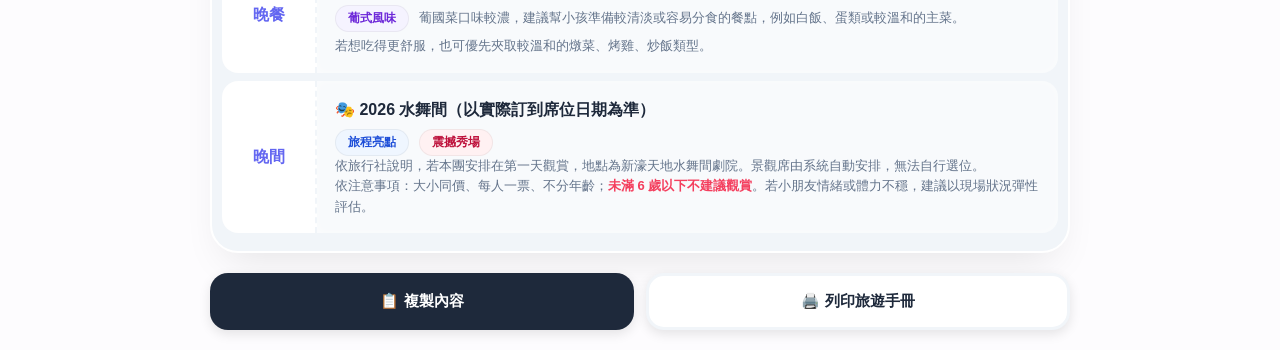
==== commit 61414aa2: "Rename new.html to index.html" ====
--- a/index.html
+++ b/index.html
@@ -10,25 +10,18 @@
       --bg: #fdfcfe;
       --primary: #6366f1;
       --day1: #0ea5e9;
-      /* 深天藍 */
       --day2: #8b5cf6;
-      /* 靛紫色 */
       --day3: #f59e0b;
-      /* 琥珀色 */
       --food: #ec4899;
-      /* 亮粉色 */
       --bag: #ff7e5f;
-      /* 珊瑚橘 */
       --gallery: #06b6d4;
-      /* 湖水綠 */
       --text: #1e293b;
       --muted: #64748b;
       --radius: 28px;
-    }
-
-    * {
-      box-sizing: border-box;
-    }
+      --td-bg: #f8fafc;
+    }
+
+    * { box-sizing: border-box; }
 
     body {
       margin: 0;
@@ -40,81 +33,102 @@
       line-height: 1.6;
     }
 
-    .wrap {
-      max-width: 900px;
-      margin: 0 auto;
-      padding: 20px;
-    }
-
-    /* --- 童趣 Header --- */
+    .wrap { max-width: 900px; margin: 0 auto; padding: 20px; }
+
     header {
-      background: linear-gradient(180deg, #ffffff 0%, #f0f9ff 100%);
-      padding: 45px 20px;
+      background: linear-gradient(135deg, #fdf2f8 0%, #f0f9ff 25%, #fff7ed 50%, #faf5ff 75%, #f0fdf4 100%);
+      background-size: 400% 400%;
+      animation: gradientBG 15s ease infinite;
+      padding: 50px 15px;
       border-radius: 40px;
-      box-shadow: 0 15px 35px -10px rgba(99, 102, 241, 0.2);
+      box-shadow: 0 15px 35px -10px rgba(99, 102, 241, 0.25);
       margin-bottom: 25px;
       text-align: center;
       position: relative;
-      border: 6px solid #fff;
+      border: 8px solid #fff;
       overflow: hidden;
     }
 
+    @keyframes gradientBG {
+      0% { background-position: 0% 50%; }
+      50% { background-position: 100% 50%; }
+      100% { background-position: 0% 50%; }
+    }
+
     header::before {
-      content: "☁️";
+      content: "✨☁️";
       position: absolute;
       top: 15px;
-      left: 20px;
-      font-size: 28px;
-      opacity: 0.7;
+      left: 15px;
+      font-size: 24px;
+      opacity: 0.8;
       animation: float 3s ease-in-out infinite;
     }
 
     header::after {
-      content: "☁️";
+      content: "✨☁️";
       position: absolute;
       bottom: 15px;
-      right: 20px;
-      font-size: 28px;
-      opacity: 0.7;
+      right: 15px;
+      font-size: 24px;
+      opacity: 0.8;
       animation: float 4s ease-in-out infinite;
     }
 
     @keyframes float {
-
-      0%,
-      100% {
-        transform: translateY(0);
-      }
-
-      50% {
-        transform: translateY(-10px);
-      }
+      0%, 100% { transform: translateY(0); }
+      50% { transform: translateY(-8px); }
     }
 
     header h1 {
       margin: 0;
-      font-size: 32px;
-      letter-spacing: 2px;
-      background: linear-gradient(to right, #6366f1, #ec4899, #f59e0b);
+      font-size: 34px;
+      letter-spacing: 1px;
+      background: linear-gradient(to right, #6366f1, #ec4899, #f59e0b, #6366f1);
+      background-size: 200% auto;
       -webkit-background-clip: text;
       -webkit-text-fill-color: transparent;
+      animation: shine 5s linear infinite;
       font-weight: 900;
-      filter: drop-shadow(3px 3px 0px rgba(255, 255, 255, 0.8));
+      filter: drop-shadow(2px 2px 0px rgba(255, 255, 255, 0.9));
+      white-space: nowrap;
+      display: inline-block;
+      max-width: 100%;
+      overflow: hidden;
+    }
+
+    @media (max-width: 480px) {
+      header h1 { font-size: 22px; }
+      header { padding: 40px 10px; }
+    }
+
+    @keyframes shine {
+      to { background-position: 200% center; }
+    }
+
+    .header-info {
+      margin-top: 20px;
+      display: flex;
+      flex-direction: column;
+      align-items: center;
+      gap: 8px;
     }
 
     header p {
-      margin: 15px 0 0;
+      margin: 0;
       color: #7c3aed;
       font-size: 15px;
       font-weight: 900;
-      background: #fdf2f8;
-      padding: 8px 22px;
+      background: #ffffff;
+      padding: 8px 20px;
       border-radius: 999px;
-      display: inline-block;
-      box-shadow: 0 4px 10px rgba(124, 58, 237, 0.1);
-    }
-
-    /* Tabs 導覽列 */
+      display: inline-flex;
+      align-items: center;
+      gap: 8px;
+      box-shadow: 0 4px 15px rgba(124, 58, 237, 0.15);
+      border: 1px solid #fae8ff;
+    }
+
     .tabs {
       display: grid;
       grid-template-columns: repeat(3, 1fr);
@@ -123,15 +137,13 @@
     }
 
     @media (min-width: 600px) {
-      .tabs {
-        grid-template-columns: repeat(6, 1fr);
-      }
+      .tabs { grid-template-columns: repeat(6, 1fr); }
     }
 
     .tab {
       background: #fff;
       border: 3px solid #f1f5f9;
-      padding: 14px 6px;
+      padding: 10px 4px;
       border-radius: 20px;
       text-align: center;
       font-weight: 900;
@@ -141,50 +153,28 @@
       transition: all 0.3s cubic-bezier(0.175, 0.885, 0.32, 1.275);
       box-shadow: 0 6px 15px -5px rgba(0, 0, 0, 0.05);
       user-select: none;
-    }
-
-    .tab:hover {
-      transform: translateY(-3px);
-      border-color: #cbd5e1;
+      line-height: 1.4;
+    }
+
+    .tab span {
+      font-size: 18px;
+      display: inline-block;
+      margin-bottom: 2px;
     }
 
     .tab.active {
       transform: scale(1.05);
       color: #fff !important;
-      border-color: #fff !important;
-    }
-
-    .tab.active[data-tab="day1"] {
-      background: var(--day1);
-      box-shadow: 0 10px 20px -5px rgba(14, 165, 233, 0.4);
-    }
-
-    .tab.active[data-tab="day2"] {
-      background: var(--day2);
-      box-shadow: 0 10px 20px -5px rgba(139, 92, 246, 0.4);
-    }
-
-    .tab.active[data-tab="day3"] {
-      background: var(--day3);
-      box-shadow: 0 10px 20px -5px rgba(245, 158, 11, 0.4);
-    }
-
-    .tab.active[data-tab="food"] {
-      background: var(--food);
-      box-shadow: 0 10px 20px -5px rgba(236, 72, 153, 0.4);
-    }
-
-    .tab.active[data-tab="bag"] {
-      background: var(--bag);
-      box-shadow: 0 10px 20px -5px rgba(255, 126, 95, 0.4);
-    }
-
-    .tab.active[data-tab="gallery"] {
-      background: var(--gallery);
-      box-shadow: 0 10px 20px -5px rgba(6, 182, 212, 0.4);
-    }
-
-    /* Card */
+      border-color: transparent !important;
+    }
+
+    .tab.active[data-tab="day1"] { background: var(--day1); box-shadow: 0 10px 20px -5px rgba(14, 165, 233, 0.4); }
+    .tab.active[data-tab="day2"] { background: var(--day2); box-shadow: 0 10px 20px -5px rgba(139, 92, 246, 0.4); }
+    .tab.active[data-tab="day3"] { background: var(--day3); box-shadow: 0 10px 20px -5px rgba(245, 158, 11, 0.4); }
+    .tab.active[data-tab="food"] { background: var(--food); box-shadow: 0 10px 20px -5px rgba(236, 72, 153, 0.4); }
+    .tab.active[data-tab="bag"] { background: var(--bag); box-shadow: 0 10px 20px -5px rgba(255, 126, 95, 0.4); }
+    .tab.active[data-tab="gallery"] { background: var(--gallery); box-shadow: 0 10px 20px -5px rgba(6, 182, 212, 0.4); }
+
     .card {
       background: white;
       border-radius: var(--radius);
@@ -200,15 +190,8 @@
     }
 
     @keyframes slideIn {
-      from {
-        opacity: 0;
-        transform: translateY(20px) scale(0.98);
-      }
-
-      to {
-        opacity: 1;
-        transform: translateY(0) scale(1);
-      }
+      from { opacity: 0; transform: translateY(20px) scale(0.98); }
+      to { opacity: 1; transform: translateY(0) scale(1); }
     }
 
     .card-hd {
@@ -221,43 +204,25 @@
       text-shadow: 0 2px 4px rgba(0, 0, 0, 0.1);
     }
 
-    .bg-day1 {
-      background: linear-gradient(90deg, #0ea5e9, #38bdf8);
-    }
-
-    .bg-day2 {
-      background: linear-gradient(90deg, #8b5cf6, #a78bfa);
-    }
-
-    .bg-day3 {
-      background: linear-gradient(90deg, #f59e0b, #fbbf24);
-    }
-
-    .bg-food {
-      background: linear-gradient(90deg, #ec4899, #f472b6);
-    }
-
-    .bg-bag {
-      background: linear-gradient(90deg, #ff7e5f, #feb47b);
-    }
-
-    .bg-gallery {
-      background: linear-gradient(90deg, #06b6d4, #22d3ee);
-    }
+    .bg-day1 { background: linear-gradient(90deg, #0ea5e9, #38bdf8); }
+    .bg-day2 { background: linear-gradient(90deg, #8b5cf6, #a78bfa); }
+    .bg-day3 { background: linear-gradient(90deg, #f59e0b, #fbbf24); }
+    .bg-food { background: linear-gradient(90deg, #ec4899, #f472b6); }
+    .bg-bag { background: linear-gradient(90deg, #ff7e5f, #feb47b); }
+    .bg-gallery { background: linear-gradient(90deg, #06b6d4, #22d3ee); }
 
     table {
       width: 100%;
-      border-collapse: collapse;
+      border-collapse: separate;
+      border-spacing: 0 8px;
+      padding: 10px;
+      background: #f1f5f9;
     }
 
     td {
       padding: 16px 18px;
-      border-bottom: 2px solid #f8fafc;
       vertical-align: top;
-    }
-
-    tr:last-child td {
-      border-bottom: none;
+      border: none;
     }
 
     .time {
@@ -267,19 +232,23 @@
       width: 95px;
       text-align: center;
       vertical-align: middle;
-      background: #fdfbff;
+      background: #ffffff;
+      border-radius: 16px 0 0 16px;
       border-right: 2px dashed #f1f5f9;
     }
 
-    .hl {
-      color: #f43f5e;
-      font-weight: 900;
-    }
+    .content-td {
+      background: var(--td-bg);
+      border-radius: 0 16px 16px 0;
+      box-shadow: inset 0 0 10px rgba(255, 255, 255, 0.5);
+    }
+
+    .hl { color: #f43f5e; font-weight: 900; }
 
     .note {
       color: var(--muted);
       font-size: 13px;
-      line-height: 1.5;
+      line-height: 1.55;
     }
 
     .pill {
@@ -289,36 +258,17 @@
       font-size: 12px;
       font-weight: 900;
       margin-right: 6px;
-      background: #f1f5f9;
+      background: #ffffff;
       color: #475569;
       margin-top: 6px;
-      border: 1px solid rgba(0, 0, 0, 0.03);
-    }
-
-    .pill.purple {
-      background: #f5f3ff;
-      color: #6d28d9;
-    }
-
-    .pill.blue {
-      background: #eff6ff;
-      color: #1d4ed8;
-    }
-
-    .pill.pink {
-      background: #fff1f2;
-      color: #be123c;
-    }
-
-    .pill.orange {
-      background: #fff7ed;
-      color: #c2410c;
-    }
-
-    .pill.green {
-      background: #ecfdf5;
-      color: #047857;
-    }
+      border: 1px solid rgba(0, 0, 0, 0.05);
+    }
+
+    .pill.purple { background: #f5f3ff; color: #6d28d9; }
+    .pill.blue { background: #eff6ff; color: #1d4ed8; }
+    .pill.pink { background: #fff1f2; color: #be123c; }
+    .pill.orange { background: #fff7ed; color: #c2410c; }
+    .pill.green { background: #ecfdf5; color: #047857; }
 
     .food-item,
     .bag-item,
@@ -328,6 +278,9 @@
       gap: 15px;
       padding: 16px;
       border-bottom: 2px dashed #f1f5f9;
+      background: #fcfdfe;
+      border-radius: 16px;
+      margin-bottom: 8px;
     }
 
     .food-icon,
@@ -345,18 +298,22 @@
       color: var(--text);
     }
 
-    .bag-info b {
-      color: var(--bag);
-    }
-
-    .img-info b {
-      color: var(--gallery);
+    .bag-info b { color: var(--bag); }
+    .img-info b { color: var(--gallery); }
+
+    .food-info span,
+    .bag-info span,
+    .img-info span {
+      display: block;
+      color: var(--muted);
+      font-size: 13px;
+      line-height: 1.55;
     }
 
     .img-box {
       width: 100%;
       aspect-ratio: 16/9;
-      background: #f8fafc;
+      background: #ffffff;
       border-radius: 18px;
       display: flex;
       align-items: center;
@@ -364,11 +321,18 @@
       color: #94a3b8;
       border: 3px dashed #e2e8f0;
       margin-top: 12px;
-      font-weight: 900;
       font-size: 14px;
-      background-size: contain;
+      background-size: cover;
       background-repeat: no-repeat;
       background-position: center;
+      overflow: hidden;
+    }
+
+    .img-box img {
+      width: 100%;
+      height: 100%;
+      object-fit: cover;
+      display: block;
     }
 
     .btn-row {
@@ -379,9 +343,7 @@
     }
 
     @media (min-width: 600px) {
-      .btn-row {
-        grid-template-columns: 1fr 1fr;
-      }
+      .btn-row { grid-template-columns: 1fr 1fr; }
     }
 
     .btn-copy,
@@ -394,28 +356,18 @@
       cursor: pointer;
       transition: all 0.2s;
       font-size: 15px;
-      box-shadow: 0 4px 12px rgba(0, 0, 0, 0.1);
+      box-shadow: 0 4px 12px rgba(0,0,0,0.1);
     }
 
     .btn-copy {
       background: #1e293b;
       color: white;
-    }
-
-    .btn-copy:hover {
-      background: #334155;
-      transform: scale(1.02);
     }
 
     .btn-print {
       background: #ffffff;
       color: #1e293b;
       border: 3px solid #f1f5f9;
-    }
-
-    .btn-print:hover {
-      background: #f8fafc;
-      transform: scale(1.02);
     }
 
     .toast {
@@ -429,9 +381,9 @@
       border-radius: 50px;
       font-weight: 900;
       opacity: 0;
-      transition: all 0.3s cubic-bezier(0.68, -0.55, 0.265, 1.55);
+      transition: 0.3s;
+      z-index: 9999;
       pointer-events: none;
-      z-index: 9999;
     }
 
     .toast.show {
@@ -440,35 +392,34 @@
     }
 
     @media print {
-
-      .tabs,
-      .btn-row,
-      .toast {
-        display: none !important;
-      }
-
+      .tabs, .btn-row, .toast { display: none !important; }
       .card {
         display: block !important;
         margin-bottom: 25px;
         box-shadow: none;
         border: 1px solid #eee;
       }
-
-      body {
+      body { background: white; }
+      table { background: transparent; }
+      .content-td {
         background: white;
+        border: 1px solid #eee;
+      }
+      header {
+        background: #fdfcfe;
+        border: 2px solid #eee;
       }
     }
   </style>
 </head>
 
 <body>
-
   <div class="wrap">
     <header>
-      <h1>澳門三天兩夜 ✈️</h1>
+      <h1>澳門親子 3 天 2 夜 ✈️</h1>
       <div class="header-info">
         <p><span>📅</span> 2026/03/29 – 03/31</p>
-        <p><span>🏨</span> 住宿：葡京人酒店</p>
+        <p><span>🏨</span> 住宿：澳門百老匯酒店</p>
       </div>
     </header>
 
@@ -478,315 +429,538 @@
       <div class="tab" data-tab="day3"><span>✈️</span><br>Day 3</div>
       <div class="tab" data-tab="food"><span>🍦</span><br>必吃必買</div>
       <div class="tab" data-tab="bag"><span>🎒</span><br>行李清單</div>
-      <div class="tab" data-tab="gallery"><span>📸</span><br>備忘記錄</div>
+      <div class="tab" data-tab="gallery"><span>📸</span><br>圖集備忘</div>
     </nav>
 
     <div class="card active" id="day1">
-      <div class="card-hd bg-day1">Day 1：團體-澳門歷史城區巡禮</div>
+      <div class="card-hd bg-day1">Day 1：團體-澳門歷史城區巡禮（美食手信首站）</div>
       <table>
         <tr>
-          <td class="time">早餐</td>
-          <td><b>✈️ 機上簡餐</b><br><span class="note">飛機上用餐，落地後直接展開行程。</span></td>
+          <td class="time">集合</td>
+          <td class="content-td">
+            <b>⏰ 3/29 上午 5:30 集合</b><br>
+            <span class="note">高雄小港國際機場集合，請務必準時，先完成報到後再準備登機與托運行李。</span>
+          </td>
+        </tr>
+        <tr>
+          <td class="time">飛行</td>
+          <td class="content-td">
+            <b>✈️ 國泰航空 CX449（高雄→香港）</b><br>
+            <span class="hl">起飛 07:45 ｜ 抵達 09:20</span><br>
+            <span class="note">落地後接續轉往澳門展開第一天團體行程，早餐為機上簡餐。</span>
+          </td>
         </tr>
         <tr>
           <td class="time">上午</td>
-          <td>
-            <b>🏛 大三巴牌坊</b><br>
-            <span class="pill blue">澳門地標</span><span class="pill">必拍全家福</span>
-            <div class="note">人潮較多，建議快速拍照後移動。</div>
+          <td class="content-td">
+            <b>🏛 大三巴牌坊｜⛪ 玫瑰堂｜🏛 議事亭前地｜🏢 民政總署大樓</b><br>
+            <span class="pill blue">世界遺產散步線</span>
+            <span class="pill">澳門經典地標</span>
+            <div class="note">
+              這一段是澳門歷史城區最經典的路線，會經過澳門最具代表性的葡式廣場、教堂與歷史建築。<br>
+              人潮通常較多，建議拍照以「快速拍、跟隊移動」為主，雙胞胎若走累可輪流抱抱或推車代步。
+            </div>
           </td>
         </tr>
         <tr>
           <td class="time">上午</td>
-          <td>
-            <b>💕 戀愛巷</b>｜<b>🏘 關前街</b><br>
-            <span class="pill">彩色建築</span><span class="pill green">文創小店</span>
+          <td class="content-td">
+            <b>☕ 世記咖啡（大三巴／老城區順路加吃）</b><br>
+            <span class="pill orange">自由加吃推薦</span>
+            <span class="pill">厚蛋多士 / 豬扒包</span>
+            <div class="note">
+              世記咖啡很適合放在 Day1 老城區巡禮中，作為「看到有空檔就順路吃」的小加碼。
+              推薦厚蛋多士、豬扒包、奶茶或炭燒咖啡，屬於很有澳門老店感的代表性早餐／加餐。<br>
+              建議心態以「有時間就吃、沒時間就不硬排」最輕鬆。
+            </div>
           </td>
         </tr>
         <tr>
           <td class="time">上午</td>
-          <td>
-            <b>⛪ 玫瑰堂</b>｜<b>🏛 議事亭前地</b><br>
-            <span class="pill blue">世界遺產</span><span class="pill">經典石板路</span>
-          </td>
-        </tr>
-        <tr>
-          <td class="time">上午</td>
-          <td>
-            <b>🏢 民政總署大樓（市政署）</b><br>
-            <span class="note">葡式建築風格，短暫參觀即可。</span>
+          <td class="content-td">
+            <b>💕 戀愛巷｜🏘 關前街｜🛍 關前街文創商圈</b><br>
+            <span class="pill green">文創散步</span>
+            <span class="pill pink">拍照好看</span>
+            <div class="note">
+              戀愛巷彩色牆面很適合拍親子照，關前街則比較有新舊交融的街區感，沿線可留意特色小店與文創選物。<br>
+              關前後街附近也較適合安排小點或甜品停留。
+            </div>
           </td>
         </tr>
         <tr>
           <td class="time">午餐</td>
-          <td>
+          <td class="content-td">
             <b>🍽 粵菜料理 HKD 80 / 人</b><br>
             <span class="pill green">團體餐</span>
-            <span class="note">份量適中，不建議吃太撐，下午還要走景點。</span>
+            <span class="note">份量適中，建議不要吃太撐，下午還有行程與拍照點。</span>
           </td>
         </tr>
         <tr>
           <td class="time">下午</td>
-          <td>
-            <b>🏮 福隆新街</b>｜<b>🪟 紅窗門街</b><br>
-            <span class="pill">歷史街區</span>
+          <td class="content-td">
+            <b>🥛 義順牛奶公司（關前後街附近順路甜點）</b><br>
+            <span class="pill pink">自由加吃推薦</span>
+            <span class="pill">雙皮燉奶 / 薑汁撞奶</span>
+            <div class="note">
+              義順牛奶公司可安排在關前後街附近作為順路甜點站，很適合大人小孩一起分食。<br>
+              若當天天氣熱或走累了，來一份雙皮燉奶、燉鮮奶或薑汁撞奶，會很有「澳門甜品巡禮」的感覺。<br>
+              建議以「1～2 份分食」最剛好，不一定每人一份，這樣後續還能保留肚子吃正餐或手信小點。
+            </div>
           </td>
         </tr>
         <tr>
           <td class="time">下午</td>
-          <td>
-            <b>🌉 雙湖塔影</b>｜<b>🗼 遠眺澳門旅遊塔</b></br>
+          <td class="content-td">
+            <b>🏮 福隆新街｜🪟 紅窗門街｜🌉 雙湖塔影｜🗼 遠眺澳門旅遊塔｜🌁 外觀港珠澳大橋</b><br>
+            <span class="pill orange">老街氛圍</span>
             <span class="pill blue">拍照景點</span>
-          </td>
-        </tr>
-        <tr>
-          <td class="time">下午</td>
-          <td>
-            <b>🌁 外觀港珠澳大橋</b><br>
-            <span class="pill">跨海地標</span>
-          </td>
-        </tr>
-        <tr>
-          <td class="time">下午</td>
-          <td>
-            <b>關前街文創商圈</b><br>
-            <span class="note">可簡單購買伴手禮或特色小物。</span>
+            <div class="note">
+              下午偏向街景與城市風貌欣賞，會走到較具澳門味道的老街區，也會安排遠眺旅遊塔與港珠澳大橋外觀。<br>
+              若孩子開始累了，這段建議以「跟上團體、抓重點拍照」為主，不必每個點都停太久。
+            </div>
           </td>
         </tr>
         <tr>
           <td class="time">晚餐</td>
-          <td>
+          <td class="content-td">
             <b>🐘 小飛象葡國料理 HKD 130 / 人</b><br>
             <span class="pill purple">葡式風味</span>
-            <span class="note">建議幫小孩準備白飯或口味較清淡餐點。</span>
+            <span class="note">
+              葡國菜口味較濃，建議幫小孩準備較清淡或容易分食的餐點，例如白飯、蛋類或較溫和的主菜。<br>
+              若想吃得更舒服，也可優先夾取較溫和的燉菜、烤雞、炒飯類型。
+            </span>
+          </td>
+        </tr>
+        <tr>
+          <td class="time">晚間</td>
+          <td class="content-td">
+            <b>🎭 2026 水舞間（以實際訂到席位日期為準）</b><br>
+            <span class="pill blue">旅程亮點</span>
+            <span class="pill pink">震撼秀場</span>
+            <div class="note">
+              依旅行社說明，若本團安排在第一天觀賞，地點為新濠天地水舞間劇院。景觀席由系統自動安排，無法自行選位。<br>
+              依注意事項：大小同價、每人一票、不分年齡；<span class="hl">未滿 6 歲以下不建議觀賞</span>。若小朋友情緒或體力不穩，建議以現場狀況彈性評估。
+            </div>
           </td>
         </tr>
       </table>
     </div>
 
     <div class="card" id="day2">
-      <div class="card-hd bg-day2">Day 2：自由行</div>
+      <div class="card-hd bg-day2">Day 2：自由行｜高空景致、玩水放電、午餐地點二選一、璀璨夜景</div>
       <table>
         <tr>
           <td class="time">09:30</td>
-          <td>
-            <b>🗼 澳門旅遊塔（觀景層）</b><br>
-            <span class="pill pink">KKday購票</span>
-            <div class="note">建議停留 60–90 分鐘即可。<br>看海＋跨海大橋風景，拍完照就移動。</div>
+          <td class="content-td">
+            <b>🗼 澳門旅遊塔</b><br>
+            <span class="pill blue">高空絕景</span>
+            <span class="pill pink">KKday：門票成人 $517</span>
+            <div class="note">
+              早上精神最好，先安排觀景塔最剛好。這一站以觀景、看海景、拍高空風景照為主，不建議再加太多刺激型設施，避免影響後面行程體力。<br>
+              若只是親子輕鬆行，觀景層就很足夠。
+            </div>
           </td>
         </tr>
         <tr>
           <td class="time">11:00</td>
-          <td>
-            <b>🚝 跨海輕軌體驗（媽閣 → 海洋方向）</b><br>
-            <span class="pill blue">海景精華段</span><span class="pill">親子輕鬆坐著看風景</span>
-            <div class="note">旅遊塔 → 叫車約5分鐘到媽閣站。<br><span class="hl">行進方向右側靠窗最好看海</span>。<br>可到海洋站後原車坐回（不下車最省力）。</div>
-          </td>
-        </tr>
-        <tr>
-          <td class="time">12:15</td>
-          <td>
-            <b>🍽 午餐：葡京人 / Grand Lisboa Palace 商場</b><br>
-            <span class="pill green">最順路</span><span class="pill">推車友善</span>
-            <div class="note">輕軌至「路氹西站」，步行 5–8 分即可用餐。<br>吃完直接回飯店午休。</div>
-          </td>
-        </tr>
-        <tr>
-          <td class="time">13:30</td>
-          <td>
-            <b>🏨 回房午休（爸爸＋小孩充電）</b><br>
-            <span class="pill orange">關鍵補眠</span>
-            <div class="note">早上高空＋移動後孩子會疲累，這段休息非常重要。</div>
-          </td>
-        </tr>
-        <tr>
-          <td class="time">14:00</td>
-          <td>
-            <b>🪂 媽媽專屬：ZipCity 高空飛索</b><br>
-            <span class="pill pink">媽媽亮點</span><span class="pill">約20–30分鐘</span>
-            <div class="note">ZipCity 位於葡京人園區。<br>✅ 爸爸＋小孩留在房間休息即可，不必到降落點等。</div>
-          </td>
-        </tr>
-        <tr>
-          <td class="time">15:30</td>
-          <td>
-            <b>🐝 BEEBEELAND 蜂狂天地（室內親子樂園）</b><br>
-            <span class="pill blue">室內放電</span><span class="pill green">親子友善</span>
-            <div class="note">位於葡京人酒店，設有攀爬區、球池、滑梯與親子互動區，大約停留 60–90 分鐘即可。</div>
-          </td>
-        </tr>
-        <tr>
-          <td class="time">18:00</td>
-          <td>
+          <td class="content-td">
+            <b>🚋 媽閣站：跨海輕軌體驗</b><br>
+            <span class="pill purple">景觀交通</span>
+            <div class="note">
+              旅遊塔結束後可前往媽閣站搭乘跨海輕軌，這一段屬於澳門自由行裡很輕鬆、又能看風景的交通體驗。<br>
+              建議坐在<span class="hl">行進方向右側靠窗</span>，橋景與海景視野最好，孩子也會比較有新鮮感。
+            </div>
+          </td>
+        </tr>
+        <tr>
+          <td class="time">12:30</td>
+          <td class="content-td">
+            <b>🍽 中午用餐：官也街 vs 百老匯美食街（兩案評估）</b><br>
+            <span class="pill green">官也街：在地街區感</span>
+            <span class="pill purple">百老匯：親子動線更穩</span>
+            <div class="note">
+              <b>方案 A｜官也街：</b>
+              適合想體驗澳門氹仔舊城區氣氛、邊走邊逛邊吃的安排。官也街一帶餐飲與手信店集中，
+              比較有旅遊感，也容易順便買些小吃或伴手禮。但中午人潮通常比較多，步行與排隊時間也可能較長，
+              對 4 歲雙胞胎來說，節奏會比較看當天狀況。<br><br>
+
+              <b>適合小孩的餐點方向（官也街）：</b><br>
+              ・茶餐廳類：通粉、烘蛋、奶油多士、熱奶茶／凍奶茶（大人）<br>
+              ・粥麵類：雲吞麵、魚蛋粉、粥品<br>
+              ・甜點類：燉奶、蛋塔、簡單糖水<br>
+              ・小吃類：豬扒包、雞翼、魚丸，但較適合分食，不建議全靠小吃當正餐
+              <br><br>
+
+              <b>方案 B｜百老匯美食街：</b>
+              若以「吃完要回飯店午休、下午還要玩水」來看，百老匯會更順。餐飲集中、選擇多，
+              吃完走回百老匯酒店或接銀河動線都很方便，整體對親子更友善。<br><br>
+
+              <b>適合小孩的餐點方向（百老匯美食街）：</b><br>
+              ・港點類：蒸餃、腸粉、叉燒包、燒賣<br>
+              ・粥麵類：雲吞麵、艇仔粥、叉燒飯、燒味飯<br>
+              ・茶餐廳類：滑蛋飯、通粉、三文治、焗飯<br>
+              ・甜點類：燉奶、蛋塔、豆花、凍飲（大人）
+              <br><br>
+
+              <b>推薦結論：</b>
+              若你們當天重視「省體力、吃完好休息、下午玩水順」，建議優先選 <span class="hl">百老匯美食街</span>；
+              若更想感受街區氛圍、順便逛官也街，才改走 <span class="hl">官也街</span>。
+            </div>
+          </td>
+        </tr>
+        <tr>
+          <td class="time">13:45</td>
+          <td class="content-td">
+            <b>🏨 回房午休 / 整理一下</b><br>
+            <span class="pill orange">關鍵充電時段</span>
+            <div class="note">
+              這段休息非常重要。若中午在官也街用餐，回房時間可能會稍晚；若在百老匯吃，回房節奏通常會更順。<br>
+              孩子有補眠，下午玩水與晚上夜景都會更穩定。
+            </div>
+          </td>
+        </tr>
+        <tr>
+          <td class="time">15:00</td>
+          <td class="content-td">
+            <b>🌊 銀河「天浪淘園」水樂園</b><br>
+            <span class="pill blue">住客免費</span>
+            <span class="pill green">親子放電</span>
+            <div class="note">
+              下午安排玩水最適合雙胞胎放電，也比較符合住在百老匯酒店的動線。<br>
+              <span class="hl">親子回百老匯房洗澡最順</span>，玩完可先整理、換乾衣，再接續晚餐與夜景行程。<br>
+              若孩子玩得太累，這裡就是 Day2 最重要的體力分界點，建議控制停留時間，不必玩到完全沒電。
+            </div>
+          </td>
+        </tr>
+        <tr>
+          <td class="time">18:30</td>
+          <td class="content-td">
             <b>🍽 晚餐：威尼斯人購物中心</b><br>
-            <span class="pill purple">選擇多</span><span class="pill green">親子友善</span>
-            <div class="note">推薦北方館、何洪記或美食廣場。<br>冷氣足、座位多，吃完可順路慢慢走去倫敦人。</div>
+            <span class="pill purple">推薦：北方館 / 何洪記</span>
+            <div class="note">
+              晚餐放在威尼斯人很順路，也較容易找到適合孩子的麵食、粥品或可分食的主餐。<br>
+              如果雙胞胎已經很累，建議優先選出餐快、口味穩定的餐廳，不要再另外繞路找名店。
+            </div>
           </td>
         </tr>
         <tr>
           <td class="time">19:15</td>
-          <td>
-            <b>✨ 倫敦人光效匯演 </b><br>
-            <span class="pill blue">拍照亮點</span>
-            <div class="note">外牆燈光華麗，不必等整點表演。</div>
-          </td>
-        </tr>
-        <tr>
-          <td class="time">19:35</td>
-          <td>
-            <b>🗼 巴黎人鐵塔</b><br>
-            <span class="pill blue">經典地標</span>
-            <div class="note">就在倫敦人旁邊，步行 5–8 分鐘即可。<br>不必登塔，在草地或廣場拍照即可。</div>
+          <td class="content-td">
+            <b>✨ 倫敦人光效匯演</b><br>
+            <span class="pill purple">震撼視覺</span>
+            <div class="note">
+              晚餐後慢慢散步到倫敦人，外牆燈光與英倫風建築很有節慶感。這裡建議用「拍到就好」的方式，不必久站等整點。
+            </div>
+          </td>
+        </tr>
+        <tr>
+          <td class="time">20:00</td>
+          <td class="content-td">
+            <b>🗼 巴黎人鐵塔夜景</b><br>
+            <span class="pill blue">浪漫燈光</span>
+            <div class="note">
+              就在倫敦人附近，步行銜接非常順。建議以外圍拍照為主，不一定要登塔，這樣最省體力也最適合親子夜遊。
+            </div>
           </td>
         </tr>
       </table>
     </div>
 
     <div class="card" id="day3">
-      <div class="card-hd bg-day3">Day 3：團體-路環海岸風光＋返程</div>
+      <div class="card-hd bg-day3">Day 3：團體-路環漁韻（安德魯本店）＋返程</div>
       <table>
         <tr>
           <td class="time">早餐</td>
-          <td><b>🍳 酒店內用早餐</b><br><span class="pill green">吃飽再出發</span><span class="note">建議不要太晚用餐，預留集合時間。</span></td>
+          <td class="content-td">
+            <b>🍳 酒店內用早餐</b><br>
+            <span class="note">第三天建議不要拖太晚，吃飽後依集合時間出發。</span>
+          </td>
         </tr>
         <tr>
           <td class="time">上午</td>
-          <td><b>🎣 路環漁韻</b><br><span class="pill blue">海景拍照</span><span class="note">海風較大，幫孩子加薄外套。</span></td>
-        </tr>
-        <tr>
-          <td class="time">上午</td>
-          <td><b>⛪ 路環聖方濟各聖堂</b><br><span class="pill">親子好拍</span></td>
+          <td class="content-td">
+            <b>🎣 路環漁韻｜⛪ 路環聖方濟各聖堂</b><br>
+            <span class="pill pink">必買：安德魯蛋塔本店</span>
+            <div class="note">
+              路環一帶比較有海邊小鎮感，步調也比前兩天更悠閒。這一段團體行程本身就很有澳門在地味，教堂、村落、海岸線都很適合拍家庭照。<br>
+              若有空檔，很適合順路買安德魯蛋塔本店作為這趟旅程的經典收尾。
+            </div>
+          </td>
         </tr>
         <tr>
           <td class="time">中午</td>
-          <td><b>🍽 陳勝記餐廳 HKD 160 / 人</b><br><span class="pill purple">人氣餐廳</span><span
-              class="note">團體用餐時間可能較長，孩子可準備小玩具。</span></td>
+          <td class="content-td">
+            <b>🍽 陳勝記餐廳 HKD 160 / 人</b><br>
+            <span class="note">第三天團體餐標較高，建議把握坐下來好好吃一餐、補充體力。</span>
+          </td>
         </tr>
         <tr>
           <td class="time">下午</td>
-          <td><b>🌊 龍爪觀濤</b><br><span class="pill blue">看海放空</span><span class="pill orange">注意風浪</span></td>
-        </tr>
-        <tr>
-          <td class="time">晚餐</td>
-          <td><b>✈️ 機上簡餐</b><br><span class="note">搭機返台，結束三天澳門行程。</span></td>
+          <td class="content-td">
+            <b>🌊 龍爪觀濤</b><br>
+            <span class="pill blue">海景收尾</span>
+            <span class="pill orange">注意風大</span>
+            <div class="note">
+              海風通常較強，幫小孩加薄外套會比較安心。這一站以看海、拍照、短暫停留為主，不建議久站吹風。
+            </div>
+          </td>
+        </tr>
+        <tr>
+          <td class="time">下午</td>
+          <td class="content-td">
+            <b>🌁 經港珠澳大橋前往香港機場</b><br>
+            <span class="pill purple">跨海返程</span>
+            <div class="note">
+              團體行程說明中，返程將經港珠澳大橋前往香港機場。這也是本趟澳門行程最後一段具代表性的跨海移動體驗。
+            </div>
+          </td>
+        </tr>
+        <tr>
+          <td class="time">返程</td>
+          <td class="content-td">
+            <b>✈️ 國泰航空 CX448（香港→高雄）</b><br>
+            <span class="hl">起飛 21:40 ｜ 抵達 23:10</span><br>
+            <span class="note">晚餐為機上簡餐，結束三天兩夜澳門行程。</span>
+          </td>
         </tr>
       </table>
     </div>
 
     <div class="card" id="food">
-      <div class="card-hd bg-food">🍴 必吃必買（親子友善清單）</div>
+      <div class="card-hd bg-food">🍴 澳門必吃必買（最強攻略）</div>
       <div style="padding: 10px;">
+
+        <div class="food-item">
+          <div class="food-icon">☕</div>
+          <div class="food-info">
+            <b>世記咖啡（Day1 老城區順路加吃）</b>
+            <span>
+              推薦：厚蛋多士、豬扒包、奶茶、炭燒咖啡。<br>
+              適合放在 Day1 老城區巡禮中，當作「看到空檔就加吃」的澳門老店體驗。
+            </span>
+          </div>
+        </div>
+
         <div class="food-item">
           <div class="food-icon">🥛</div>
           <div class="food-info">
-            <b>保健牛奶公司｜原味燉奶（Day1 已排）</b>
-            <span>滑嫩清甜，小孩可共吃 1 碗；大人可加點薑汁口味（看接受度）。</span>
-            <div><span class="pill pink">甜點</span><span class="pill">可分食</span></div>
-          </div>
-        </div>
+            <b>義順牛奶公司（關前後街附近）</b>
+            <span>
+              推薦：雙皮燉奶、薑汁撞奶、燉鮮奶。<br>
+              比較適合 1～2 份分食，不一定每人一碗，保留肚子給後續正餐會更剛好。
+            </span>
+          </div>
+        </div>
+
+        <div class="food-item">
+          <div class="food-icon">🏮</div>
+          <div class="food-info">
+            <b>官也街（氹仔舊城區吃逛型）</b>
+            <span>
+              適合想增加街區感、邊吃邊逛的安排。比較推薦吃茶餐廳、粥麵、豬扒包、燉奶類，
+              不太建議全靠散食當正餐，因為帶小孩時容易吃得零碎又不夠飽。
+            </span>
+          </div>
+        </div>
+
+        <div class="food-item">
+          <div class="food-icon">🍜</div>
+          <div class="food-info">
+            <b>百老匯美食街（親子動線首選）</b>
+            <span>
+              若要兼顧中午吃飯、午休、下午玩水，百老匯的整體節奏最穩。
+              建議優先找：港點、粥品、燒味飯、滑蛋飯、腸粉這類孩子接受度高的餐點。
+            </span>
+          </div>
+        </div>
+
+        <div class="food-item">
+          <div class="food-icon">🥟</div>
+          <div class="food-info">
+            <b>威尼斯人晚餐（穩定親子選擇）</b>
+            <span>
+              推薦方向：北方館、何洪記，或同類型的麵食 / 粥品 / 港式餐廳。<br>
+              理由是出餐相對穩、可分食、孩子接受度高，吃完接倫敦人與巴黎人夜景也很順。
+            </span>
+          </div>
+        </div>
+
         <div class="food-item">
           <div class="food-icon">🥧</div>
           <div class="food-info">
-            <b>安德魯 / 瑪嘉烈蛋塔</b>
-            <span>熱熱吃最好；建議買少量（2–4 顆）現吃或當天吃完。</span>
-            <div><span class="pill">必吃</span><span class="pill">孩子愛</span></div>
-          </div>
-        </div>
+            <b>安德魯蛋塔本店（路環）</b>
+            <span>
+              如果 Day3 路環行程有空檔，這是最值得列入的經典甜點收尾站之一。<br>
+              建議現吃 1～2 顆，其餘再視返程時間決定是否外帶。
+            </span>
+          </div>
+        </div>
+
         <div class="food-item">
-          <div class="food-icon">🍪</div>
+          <div class="food-icon">🛍️</div>
           <div class="food-info">
-            <b>最香餅家｜炭燒杏仁餅</b>
-            <span>炭香辨識度高；若排隊太久，就改買餅家綜合包（也很實用）。</span>
-            <div><span class="pill">手信</span><span class="pill">送禮</span></div>
-          </div>
-        </div>
-        <div class="food-item">
-          <div class="food-icon">🥨</div>
-          <div class="food-info">
-            <b>鉅記 / 英記｜鳳凰卷、肉乾</b>
-            <span>好買、選擇多；建議 Day3 集中一次買完（省搬運）。</span>
-            <div><span class="pill">好買</span><span class="pill">送禮</span></div>
-          </div>
-        </div>
-        <div class="food-item">
-          <div class="food-icon">🥟</div>
-          <div class="food-info">
-            <b>北方館（威尼斯人）｜晚餐穩定牌</b>
-            <span>麵、餃子、小菜都好分食，親子不踩雷。</span>
-            <div><span class="pill purple">穩定</span><span class="pill">親子友善</span></div>
-          </div>
-        </div>
+            <b>必買手信店在哪裡？</b>
+            <span>
+              <b>① 大三巴／議事亭前地周邊：</b> 最方便買手信的核心區，常見有鉅記、英記等連鎖手信店，適合集中買杏仁餅、鳳凰卷、肉乾。<br>
+              <b>② 官也街：</b> 若 Day2 中午走官也街，也可順手補買一部分手信，但人潮通常較多。<br>
+              <b>③ 路環：</b> 以安德魯蛋塔本店、海邊小店或較有在地感的小物為主，不一定是最大量買手信的地方。<br>
+              <b>④ 最香餅家：</b> 若你們真的想買炭燒杏仁餅，可列為特別目標，但排隊時間不一定，建議視當天人潮彈性安排。
+            </span>
+          </div>
+        </div>
+
       </div>
     </div>
 
     <div class="card" id="bag">
-      <div class="card-hd bg-bag">🎒 行李清單（家庭客製版）</div>
+      <div class="card-hd bg-bag">🎒 行李清單（家庭客製完整版）</div>
       <div style="padding: 10px;">
+
         <div class="bag-item">
           <div class="bag-icon">📄</div>
-          <div class="bag-info"><b>證件/文件（務必先拍照備份）</b><span>護照、通行證/台胞證、機票/團體資料、住宿資訊、保險資料。</span></div>
-        </div>
+          <div class="bag-info">
+            <b>證件 / 文件（務必先拍照備份）</b>
+            <span>
+              護照、通行證/台胞證、機票/團體資料、住宿資訊、保險資料。<br>
+              建議手機與雲端都留一份，萬一紙本臨時找不到，也不至於手忙腳亂。
+            </span>
+          </div>
+        </div>
+
         <div class="bag-item">
           <div class="bag-icon">👧👦</div>
-          <div class="bag-info"><b>雙胞胎用品</b><span>推車（強烈建議）、薄外套（商場冷氣強）、替換衣物、濕紙巾、小零食、小玩具。</span></div>
-        </div>
+          <div class="bag-info">
+            <b>雙胞胎用品</b>
+            <span>
+              推車（強烈建議）、薄外套（商場冷氣強）、替換衣物、濕紙巾、小零食、小玩具。<br>
+              若 Day2 要玩水，建議加上泳裝、毛巾、防水袋、簡單換洗衣物，會更完整。
+            </span>
+          </div>
+        </div>
+
         <div class="bag-item">
           <div class="bag-icon">👂</div>
-          <div class="bag-info"><b>子逸（聽覺/耳朵相關）</b><span>助聽器/配件、備用電池、防水收納盒、簡易清潔用品。避免高噪音久待。</span></div>
-        </div>
+          <div class="bag-info">
+            <b>子逸（聽覺 / 耳朵相關）</b>
+            <span>
+              助聽器/配件、備用電池、防水收納盒、簡易清潔用品。<br>
+              盡量避免長時間高噪音久待，若有玩水行程，耳朵相關用品務必獨立收納。
+            </span>
+          </div>
+        </div>
+
         <div class="bag-item">
           <div class="bag-icon">🧘‍♀️</div>
-          <div class="bag-info"><b>媽媽（第二型糖尿病）</b><span>藥物、血糖機、低血糖備用糖、補水用品；行程記得「不要空腹」＋「不要一次吃太甜」。</span></div>
-        </div>
+          <div class="bag-info">
+            <b>媽媽（第二型糖尿病）</b>
+            <span>
+              藥物、血糖機、低血糖備用糖、補水用品。<br>
+              行程記得「不要空腹」＋「不要一次吃太甜」，若當天走動量大，建議固定補水與分次進食。
+            </span>
+          </div>
+        </div>
+
         <div class="bag-item">
           <div class="bag-icon">🔌</div>
-          <div class="bag-info"><b>電器/充電</b><span>萬用轉接頭、行動電源、充電線（手機/平板/相機）。</span></div>
-        </div>
+          <div class="bag-info">
+            <b>電器 / 充電</b>
+            <span>
+              萬用轉接頭、行動電源、充電線（手機/平板/相機）。<br>
+              一家人拍照量大，建議行動電源至少帶 1～2 顆，晚上回房再統一充電。
+            </span>
+          </div>
+        </div>
+
         <div class="bag-item">
           <div class="bag-icon">💊</div>
-          <div class="bag-info"><b>常備藥/小物</b><span>退燒藥、OK繃、腸胃藥、防曬、防蚊、口罩（人潮多備用）。</span></div>
-        </div>
+          <div class="bag-info">
+            <b>常備藥 / 小物</b>
+            <span>
+              退燒藥、OK 繃、腸胃藥、防曬、防蚊、口罩（人潮多備用）。<br>
+              若孩子容易暈車、怕熱或容易磨腳，也可事先準備相關用品。
+            </span>
+          </div>
+        </div>
+
         <div class="bag-item">
           <div class="bag-icon">💰</div>
-          <div class="bag-info"><b>金流</b><span>少量現金（小吃/零星）、信用卡；收據集中放一個夾鏈袋，回來好記帳。</span></div>
-        </div>
+          <div class="bag-info">
+            <b>金流</b>
+            <span>
+              少量現金（小吃 / 零星）、信用卡；收據集中放一個夾鏈袋，回來好記帳。<br>
+              若要買手信、蛋塔、小食，留一點零錢和小額紙鈔通常更方便。
+            </span>
+          </div>
+        </div>
+
       </div>
     </div>
 
     <div class="card" id="gallery">
-      <div class="card-hd bg-gallery">📸 備忘</div>
+      <div class="card-hd bg-gallery">📸 圖集備忘（行程視覺版）</div>
       <div style="padding: 10px;">
+
         <div class="img-card">
           <div style="min-width: 26px;">🚋</div>
           <div class="img-info" style="width:100%;">
-            <b>澳門輕軌備忘</b>
-            <span>Day2：石排灣 → 媽閣（跨海景）｜右側靠窗最好看｜到媽閣不下車、原車坐回最省力。</span>
-            <div class="img-box" style="background-image: url('https://www.mlm.com.mo/img/service/route_map.png');">
-              <span>（輕軌路線圖參考）</span></div>
-          </div>
-        </div>
+            <b>Day 2 輕軌跨海段</b>
+            <span>
+              從媽閣站搭輕軌時，建議優先選右側靠窗，橋景與海景視野最好，也很適合讓孩子休息一下、邊坐邊看風景。
+            </span>
+            <div class="img-box"><span>（可放輕軌路線圖 / 你自己的截圖）</span></div>
+          </div>
+        </div>
+
         <div class="img-card">
-          <div style="min-width: 26px;">🌆</div>
+          <div style="min-width: 26px;">🌊</div>
           <div class="img-info" style="width:100%;">
-            <b>倫敦人＋巴黎人夜景備忘</b>
-            <span>飯後散步就好：不必等整點、孩子累就快速拍照收工。穿亮色衣服拍起來更好看。</span>
-            <div class="img-box"><span>（預留：倫敦人/巴黎人打卡位）</span></div>
-          </div>
-        </div>
+            <b>Day 3 路環漁韻</b>
+            <span>
+              路環漁村是澳門很有在地感的角落，海邊、低矮建築與漁村氣氛都很適合當作旅程最後一天的拍照收尾。
+            </span>
+            <div class="img-box"><span>（建議放你拍的路環漁韻照片）</span></div>
+          </div>
+        </div>
+
         <div class="img-card">
-          <div style="min-width: 26px;">🪂</div>
+          <div style="min-width: 26px;">⛪</div>
           <div class="img-info" style="width:100%;">
-            <b>ZipCity 備忘</b>
-            <span>14:00 開始營業｜提早報到｜運動鞋｜爸爸＋小孩在房內休息等待最舒服。</span>
-            <div class="img-box"><span>（預留：飛索體驗紀念位）</span></div>
-          </div>
-        </div>
+            <b>Day 3 路環聖方濟各聖堂</b>
+            <span>
+              教堂本身色彩柔和、外觀很有南歐小鎮感，若要拍全家照，這裡會比人潮很多的老城區更從容。
+            </span>
+            <div class="img-box"><span>（建議放聖方濟各聖堂照片）</span></div>
+          </div>
+        </div>
+
+        <div class="img-card">
+          <div style="min-width: 26px;">🌅</div>
+          <div class="img-info" style="width:100%;">
+            <b>Day 3 龍爪觀濤</b>
+            <span>
+              龍爪觀濤比較適合作為短停的海景點，看海、拍照、感受風景即可，不建議久站。若天氣好，照片會很有澳門海岸線的味道。
+            </span>
+            <div class="img-box"><span>（建議放龍爪觀濤 / 海岸線照片）</span></div>
+          </div>
+        </div>
+
+        <div class="img-card">
+          <div style="min-width: 26px;">🎭</div>
+          <div class="img-info" style="width:100%;">
+            <b>水舞間備忘</b>
+            <span>
+              若安排在第一天晚間，可視孩子體力決定是否全程觀賞；這類秀場體驗感很強，但對小小孩來說也比較耗神。
+            </span>
+            <div class="img-box"><span>（可放水舞間票券 / 官方照）</span></div>
+          </div>
+        </div>
+
       </div>
     </div>
 
     <div class="btn-row">
-      <button class="btn-copy" id="btnCopy">📋 複製「當前頁籤」內容</button>
-      <button class="btn-print" id="btnPrint">🖨️ 列印成旅遊手冊（A4）</button>
+      <button class="btn-copy" id="btnCopy">📋 複製內容</button>
+      <button class="btn-print" id="btnPrint">🖨️ 列印旅遊手冊</button>
     </div>
   </div>
 
@@ -805,72 +979,16 @@
       window.scrollTo({ top: 0, behavior: "smooth" });
     }
 
-    tabs.forEach(tab => {
-      tab.addEventListener('click', () => setActive(tab.dataset.tab));
-    });
-
-    function showToast(msg) {
-      toast.textContent = msg;
-      toast.classList.add('show');
-      clearTimeout(showToast._t);
-      showToast._t = setTimeout(() => toast.classList.remove('show'), 1400);
-    }
-
-    function cleanText(str) {
-      return (str || "").replace(/\n{3,}/g, "\n\n").replace(/[ \t]+\n/g, "\n").trim();
-    }
-
-    function buildCopyText(activeCard) {
-      const title = activeCard.querySelector('.card-hd')?.innerText?.trim() || '';
-      const rows = activeCard.querySelectorAll('table tr');
-      if (rows.length) {
-        const lines = [`【${title}】`];
-        rows.forEach(r => {
-          const t = r.querySelector('.time')?.innerText?.trim();
-          const tds = r.querySelectorAll('td');
-          const body = tds[1] ? cleanText(tds[1].innerText) : '';
-          if (t && body) lines.push(`${t}｜${body}`);
-        });
-        return lines.join('\n');
-      }
-      const items = activeCard.querySelectorAll('.food-item, .bag-item, .img-card');
-      if (items.length) {
-        const lines = [`【${title}】`];
-        items.forEach(it => {
-          const b = it.querySelector('b')?.innerText?.trim() || '';
-          const s = it.querySelector('span')?.innerText?.trim() || '';
-          const line = b ? `- ${b}${s ? "｜" + s : ""}` : '';
-          if (line) lines.push(line);
-        });
-        return lines.join('\n');
-      }
-      return `【${title}】`;
-    }
-
-    async function copyToClipboard(text) {
-      try {
-        await navigator.clipboard.writeText(text);
-        return true;
-      } catch (e) {
-        const ta = document.createElement('textarea');
-        ta.value = text;
-        ta.setAttribute('readonly', '');
-        ta.style.position = 'fixed';
-        ta.style.left = '-9999px';
-        document.body.appendChild(ta);
-        ta.select();
-        const ok = document.execCommand('copy');
-        ta.remove();
-        return ok;
-      }
-    }
+    tabs.forEach(tab => tab.addEventListener('click', () => setActive(tab.dataset.tab)));
+
     btnCopy.addEventListener('click', async () => {
       const activeCard = document.querySelector('.card.active');
       if (!activeCard) return;
-      const text = buildCopyText(activeCard);
-      const ok = await copyToClipboard(text);
-      showToast(ok ? "已複製到剪貼簿 ✅" : "複製失敗");
+      await navigator.clipboard.writeText(activeCard.innerText);
+      toast.classList.add('show');
+      setTimeout(() => toast.classList.remove('show'), 1500);
     });
+
     btnPrint.addEventListener('click', () => window.print());
   </script>
 </body>
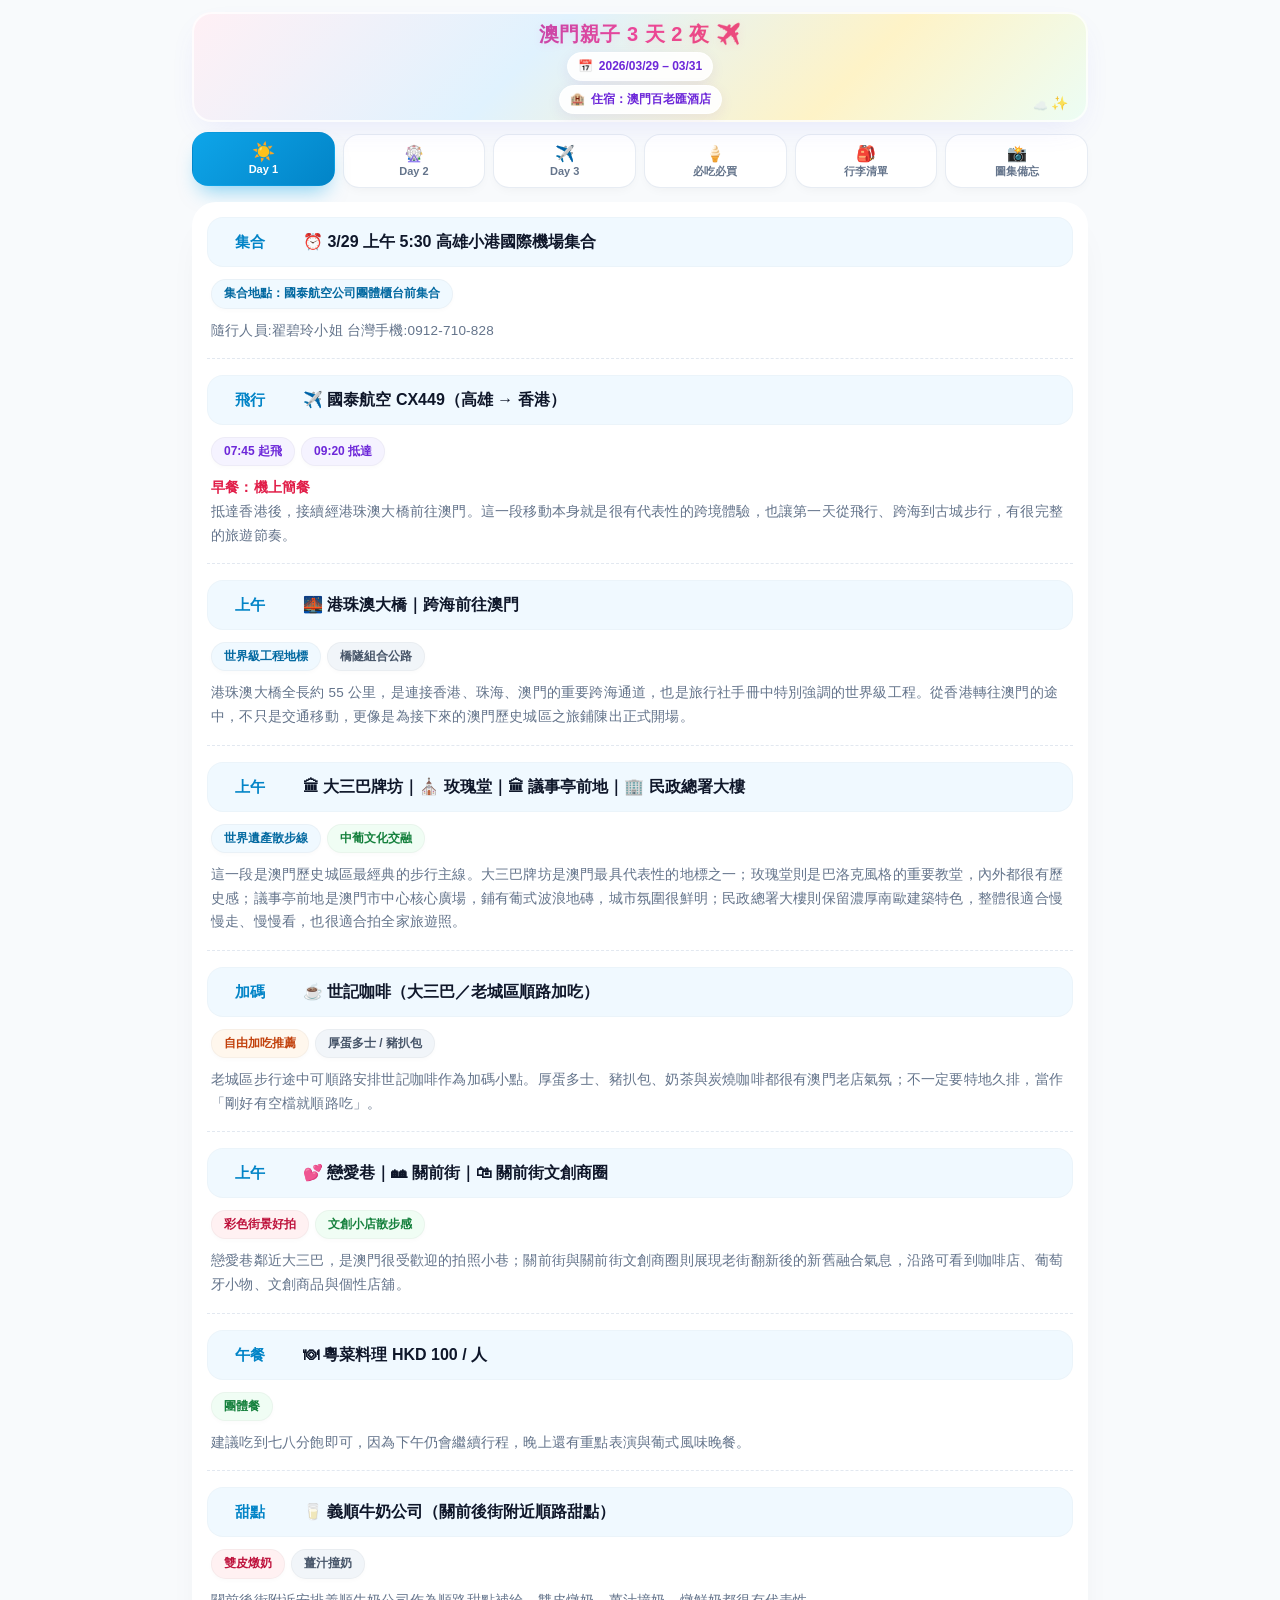
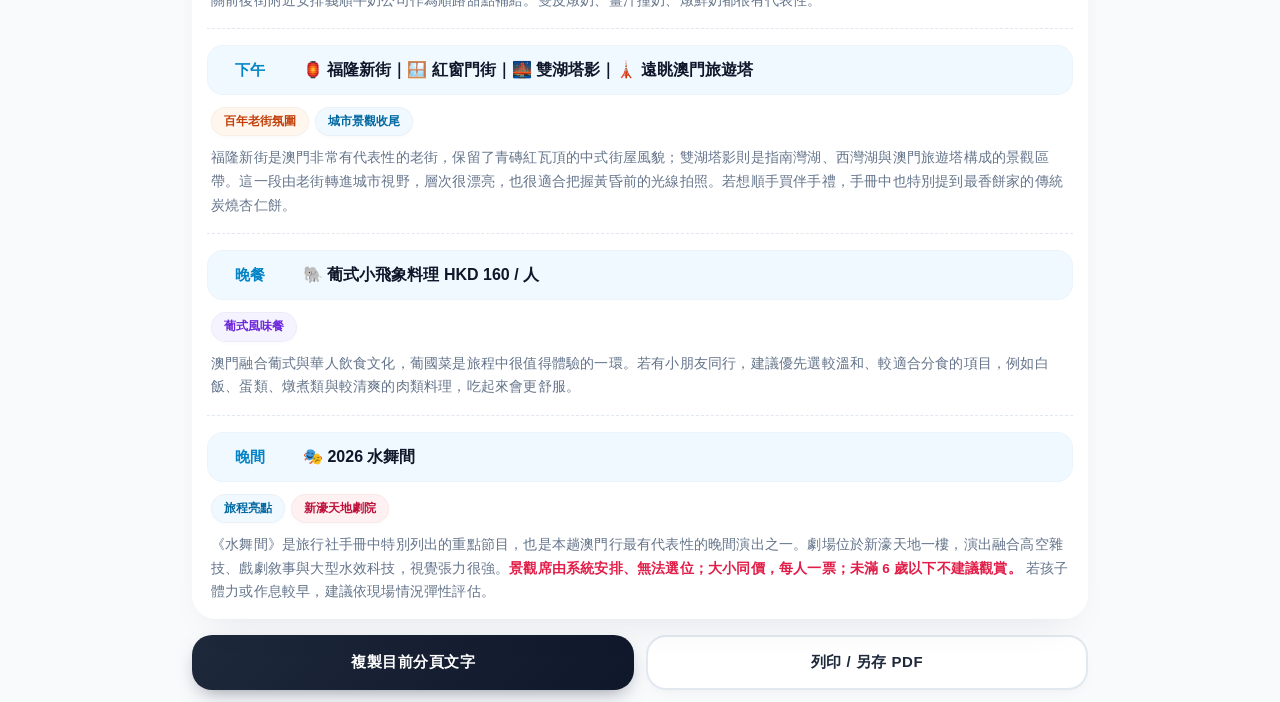
==== commit 4620e640: "Update index.html" ====
--- a/index.html
+++ b/index.html
@@ -7,7 +7,7 @@
   <title>澳門親子 3 天 2 夜｜旅遊手冊</title>
   <style>
     :root {
-      --bg: #fdfcfe;
+      --bg: #f8fafc;
       --primary: #6366f1;
       --day1: #0ea5e9;
       --day2: #8b5cf6;
@@ -17,398 +17,517 @@
       --gallery: #06b6d4;
       --text: #1e293b;
       --muted: #64748b;
-      --radius: 28px;
-      --td-bg: #f8fafc;
-    }
-
-    * { box-sizing: border-box; }
+      --radius: 24px;
+      --soft: #f8fafc;
+      --line: #e2e8f0;
+
+      --day1-soft: #f0f9ff;
+      --day2-soft: #f5f3ff;
+      --day3-soft: #fffbeb;
+      --default-soft: #f8fafc;
+    }
+
+    * {
+      box-sizing: border-box;
+    }
 
     body {
       margin: 0;
-      font-family: "PingFang TC", "Microsoft JhengHei", sans-serif;
+      font-family: -apple-system, BlinkMacSystemFont, "PingFang TC", "Microsoft JhengHei", sans-serif;
       background: var(--bg);
-      background-image: radial-gradient(#e2e8f0 0.5px, transparent 0.5px);
-      background-size: 20px 20px;
+      background-image: radial-gradient(#cbd5e1 0.7px, transparent 0.7px);
+      background-size: 24px 24px;
       color: var(--text);
       line-height: 1.6;
-    }
-
-    .wrap { max-width: 900px; margin: 0 auto; padding: 20px; }
-
+      -webkit-font-smoothing: antialiased;
+    }
+
+    .wrap {
+      max-width: 920px;
+      margin: 0 auto;
+      padding: 12px;
+    }
+
+    /* --- 調整 Header 高度 --- */
     header {
-      background: linear-gradient(135deg, #fdf2f8 0%, #f0f9ff 25%, #fff7ed 50%, #faf5ff 75%, #f0fdf4 100%);
-      background-size: 400% 400%;
-      animation: gradientBG 15s ease infinite;
-      padding: 50px 15px;
-      border-radius: 40px;
-      box-shadow: 0 15px 35px -10px rgba(99, 102, 241, 0.25);
-      margin-bottom: 25px;
+      background: linear-gradient(135deg, #fff0f5 0%, #e0f2fe 38%, #fef3c7 72%, #ecfdf5 100%);
+      padding: 10px 10px 8px; /* 縮減上下內距 */
+      border-radius: 20px;
+      box-shadow: 0 12px 32px -12px rgba(99, 102, 241, 0.15), inset 0 0 0 2px rgba(255, 255, 255, 0.8);
+      margin-bottom: 12px;
       text-align: center;
       position: relative;
-      border: 8px solid #fff;
       overflow: hidden;
     }
 
-    @keyframes gradientBG {
-      0% { background-position: 0% 50%; }
-      50% { background-position: 100% 50%; }
-      100% { background-position: 0% 50%; }
-    }
-
     header::before {
-      content: "✨☁️";
+      content: "✨";
       position: absolute;
-      top: 15px;
-      left: 15px;
-      font-size: 24px;
+      right: 20px;
+      bottom: 8px;
+      font-size: 14px;
       opacity: 0.8;
       animation: float 3s ease-in-out infinite;
     }
 
     header::after {
-      content: "✨☁️";
+      content: "☁️";
       position: absolute;
-      bottom: 15px;
-      right: 15px;
-      font-size: 24px;
-      opacity: 0.8;
-      animation: float 4s ease-in-out infinite;
+      right: 40px;
+      bottom: 6px;
+      font-size: 12px;
+      opacity: 0.6;
+      animation: float 4s ease-in-out infinite reverse;
     }
 
     @keyframes float {
       0%, 100% { transform: translateY(0); }
-      50% { transform: translateY(-8px); }
+      50% { transform: translateY(-4px); }
     }
 
     header h1 {
       margin: 0;
-      font-size: 34px;
-      letter-spacing: 1px;
-      background: linear-gradient(to right, #6366f1, #ec4899, #f59e0b, #6366f1);
-      background-size: 200% auto;
+      font-size: 20px; /* 縮小一點標題字體 */
+      letter-spacing: 0.5px;
+      background: linear-gradient(110deg, #4f46e5, #ec4899, #ea580c);
       -webkit-background-clip: text;
       -webkit-text-fill-color: transparent;
-      animation: shine 5s linear infinite;
       font-weight: 900;
-      filter: drop-shadow(2px 2px 0px rgba(255, 255, 255, 0.9));
-      white-space: nowrap;
-      display: inline-block;
-      max-width: 100%;
-      overflow: hidden;
-    }
-
-    @media (max-width: 480px) {
-      header h1 { font-size: 22px; }
-      header { padding: 40px 10px; }
-    }
-
-    @keyframes shine {
-      to { background-position: 200% center; }
+      line-height: 1.2;
+      text-shadow: 0 2px 10px rgba(236, 72, 153, 0.1);
     }
 
     .header-info {
-      margin-top: 20px;
+      margin-top: 6px; /* 縮減間距 */
       display: flex;
       flex-direction: column;
       align-items: center;
-      gap: 8px;
+      gap: 4px; /* 縮減間距 */
     }
 
     header p {
       margin: 0;
-      color: #7c3aed;
-      font-size: 15px;
-      font-weight: 900;
-      background: #ffffff;
-      padding: 8px 20px;
+      color: #6d28d9;
+      font-size: 12px; /* 縮小字體 */
+      font-weight: 800;
+      background: rgba(255, 255, 255, 0.9);
+      backdrop-filter: blur(4px);
+      padding: 4px 10px; /* 縮減內距 */
       border-radius: 999px;
       display: inline-flex;
       align-items: center;
-      gap: 8px;
-      box-shadow: 0 4px 15px rgba(124, 58, 237, 0.15);
-      border: 1px solid #fae8ff;
-    }
-
+      gap: 6px;
+      box-shadow: 0 4px 14px rgba(109, 40, 217, 0.08);
+      border: 1px solid rgba(255, 255, 255, 1);
+    }
+
+    /* --- 調整 Tabs 按鈕高度 --- */
     .tabs {
       display: grid;
       grid-template-columns: repeat(3, 1fr);
-      gap: 10px;
-      margin-bottom: 22px;
+      gap: 8px; /* 縮減間距 */
+      margin-bottom: 14px;
     }
 
     @media (min-width: 600px) {
-      .tabs { grid-template-columns: repeat(6, 1fr); }
+      .tabs {
+        grid-template-columns: repeat(6, 1fr);
+      }
     }
 
     .tab {
-      background: #fff;
-      border: 3px solid #f1f5f9;
-      padding: 10px 4px;
-      border-radius: 20px;
+      background: #ffffff;
+      border: 1px solid rgba(226, 232, 240, 0.8);
+      padding: 6px 4px; /* 縮減上下內距 */
+      border-radius: 16px;
       text-align: center;
-      font-weight: 900;
+      font-weight: 800;
       cursor: pointer;
       color: #64748b;
-      font-size: 13px;
-      transition: all 0.3s cubic-bezier(0.175, 0.885, 0.32, 1.275);
-      box-shadow: 0 6px 15px -5px rgba(0, 0, 0, 0.05);
+      font-size: 11px; /* 稍微縮小字體 */
+      transition: all 0.3s cubic-bezier(0.4, 0, 0.2, 1);
+      box-shadow: 0 4px 12px -4px rgba(0, 0, 0, 0.05);
       user-select: none;
-      line-height: 1.4;
+      line-height: 1.2;
+      min-height: 54px; /* 大幅縮減最小高度 */
+      display: flex;
+      flex-direction: column;
+      align-items: center;
+      justify-content: center;
+    }
+
+    /* 隱藏 HTML 裡的 <br>，純用 Flexbox 控制上下距，避免多餘空白 */
+    .tab br {
+      display: none;
+    }
+
+    .tab:hover {
+      transform: translateY(-2px);
+      box-shadow: 0 8px 16px -6px rgba(0, 0, 0, 0.1);
+    }
+
+    .tab:active {
+      transform: translateY(0);
     }
 
     .tab span {
-      font-size: 18px;
+      font-size: 16px; /* 縮小一點 Emoji */
       display: inline-block;
       margin-bottom: 2px;
+      transition: transform 0.3s ease;
+    }
+
+    .tab.active span {
+      transform: scale(1.15);
     }
 
     .tab.active {
-      transform: scale(1.05);
+      transform: translateY(-2px);
       color: #fff !important;
       border-color: transparent !important;
     }
 
-    .tab.active[data-tab="day1"] { background: var(--day1); box-shadow: 0 10px 20px -5px rgba(14, 165, 233, 0.4); }
-    .tab.active[data-tab="day2"] { background: var(--day2); box-shadow: 0 10px 20px -5px rgba(139, 92, 246, 0.4); }
-    .tab.active[data-tab="day3"] { background: var(--day3); box-shadow: 0 10px 20px -5px rgba(245, 158, 11, 0.4); }
-    .tab.active[data-tab="food"] { background: var(--food); box-shadow: 0 10px 20px -5px rgba(236, 72, 153, 0.4); }
-    .tab.active[data-tab="bag"] { background: var(--bag); box-shadow: 0 10px 20px -5px rgba(255, 126, 95, 0.4); }
-    .tab.active[data-tab="gallery"] { background: var(--gallery); box-shadow: 0 10px 20px -5px rgba(6, 182, 212, 0.4); }
+    .tab.active[data-tab="day1"] {
+      background: linear-gradient(135deg, var(--day1), #0284c7);
+      box-shadow: 0 12px 20px -8px rgba(14, 165, 233, 0.5);
+    }
+
+    .tab.active[data-tab="day2"] {
+      background: linear-gradient(135deg, var(--day2), #7c3aed);
+      box-shadow: 0 12px 20px -8px rgba(139, 92, 246, 0.5);
+    }
+
+    .tab.active[data-tab="day3"] {
+      background: linear-gradient(135deg, var(--day3), #d97706);
+      box-shadow: 0 12px 20px -8px rgba(245, 158, 11, 0.5);
+    }
+
+    .tab.active[data-tab="food"] {
+      background: linear-gradient(135deg, var(--food), #db2777);
+      box-shadow: 0 12px 20px -8px rgba(236, 72, 153, 0.5);
+    }
+
+    .tab.active[data-tab="bag"] {
+      background: linear-gradient(135deg, var(--bag), #ea580c);
+      box-shadow: 0 12px 20px -8px rgba(255, 126, 95, 0.5);
+    }
+
+    .tab.active[data-tab="gallery"] {
+      background: linear-gradient(135deg, var(--gallery), #0891b2);
+      box-shadow: 0 12px 20px -8px rgba(6, 182, 212, 0.5);
+    }
 
     .card {
-      background: white;
+      background: #ffffff;
       border-radius: var(--radius);
-      box-shadow: 0 20px 40px -15px rgba(0, 0, 0, 0.1);
+      box-shadow: 0 20px 40px -20px rgba(15, 23, 42, 0.1);
       overflow: hidden;
       display: none;
-      border: 2px solid #fff;
+      border: 1px solid rgba(255, 255, 255, 0.5);
+      padding: 14px;
     }
 
     .card.active {
       display: block;
-      animation: slideIn 0.3s cubic-bezier(0.25, 0.46, 0.45, 0.94);
-    }
-
-    @keyframes slideIn {
-      from { opacity: 0; transform: translateY(20px) scale(0.98); }
-      to { opacity: 1; transform: translateY(0) scale(1); }
-    }
-
-    .card-hd {
-      padding: 18px;
-      color: white;
+      animation: fadeInSlideUp 0.35s cubic-bezier(0.16, 1, 0.3, 1) forwards;
+    }
+
+    @keyframes fadeInSlideUp {
+      from { opacity: 0; transform: translateY(12px); }
+      to { opacity: 1; transform: translateY(0); }
+    }
+
+    .schedule {
+      display: flex;
+      flex-direction: column;
+      gap: 16px;
+    }
+
+    .it-row {
+      display: grid;
+      grid-template-columns: 84px 1fr;
+      grid-template-areas:
+        "time title"
+        "meta meta";
+      column-gap: 0;
+      row-gap: 0;
+      padding-bottom: 16px;
+      border-bottom: 1px dashed var(--line);
+    }
+
+    .it-row:last-child {
+      border-bottom: none;
+      padding-bottom: 0;
+    }
+
+    .it-time {
+      grid-area: time;
+      color: var(--primary);
       font-weight: 900;
+      font-size: 15px;
+      line-height: 1.2;
       text-align: center;
-      font-size: 19px;
-      letter-spacing: 1px;
-      text-shadow: 0 2px 4px rgba(0, 0, 0, 0.1);
-    }
-
-    .bg-day1 { background: linear-gradient(90deg, #0ea5e9, #38bdf8); }
-    .bg-day2 { background: linear-gradient(90deg, #8b5cf6, #a78bfa); }
-    .bg-day3 { background: linear-gradient(90deg, #f59e0b, #fbbf24); }
-    .bg-food { background: linear-gradient(90deg, #ec4899, #f472b6); }
-    .bg-bag { background: linear-gradient(90deg, #ff7e5f, #feb47b); }
-    .bg-gallery { background: linear-gradient(90deg, #06b6d4, #22d3ee); }
-
-    table {
-      width: 100%;
-      border-collapse: separate;
-      border-spacing: 0 8px;
-      padding: 10px;
-      background: #f1f5f9;
-    }
-
-    td {
-      padding: 16px 18px;
-      vertical-align: top;
-      border: none;
-    }
-
-    .time {
-      font-weight: 900;
-      color: var(--primary);
       white-space: nowrap;
-      width: 95px;
-      text-align: center;
-      vertical-align: middle;
-      background: #ffffff;
+      background: var(--default-soft);
+      padding: 14px 8px;
       border-radius: 16px 0 0 16px;
-      border-right: 2px dashed #f1f5f9;
-    }
-
-    .content-td {
-      background: var(--td-bg);
+      border: 1px solid rgba(0, 0, 0, 0.02);
+      border-right: none;
+      display: flex;
+      align-items: center;
+      justify-content: center;
+    }
+
+    .it-title {
+      grid-area: title;
+      font-size: 16px;
+      font-weight: 800;
+      line-height: 1.5;
+      margin: 0;
+      background: var(--default-soft);
+      padding: 12px 14px 12px 12px;
       border-radius: 0 16px 16px 0;
-      box-shadow: inset 0 0 10px rgba(255, 255, 255, 0.5);
-    }
-
-    .hl { color: #f43f5e; font-weight: 900; }
-
-    .note {
+      border: 1px solid rgba(0, 0, 0, 0.02);
+      border-left: none;
+      display: flex;
+      align-items: center;
+    }
+
+    #day1 .it-time, #day1 .it-title { background: var(--day1-soft); color: #0284c7; }
+    #day1 .it-title { color: #0f172a; }
+    #day2 .it-time, #day2 .it-title { background: var(--day2-soft); color: #6d28d9; }
+    #day2 .it-title { color: #0f172a; }
+    #day3 .it-time, #day3 .it-title { background: var(--day3-soft); color: #b45309; }
+    #day3 .it-title { color: #0f172a; }
+
+    .it-meta {
+      grid-area: meta;
+      background: #fff;
+      padding: 12px 4px 0 4px;
+      border-radius: 0 0 16px 16px;
+    }
+
+    .it-tags {
+      margin-bottom: 10px;
+      display: flex;
+      flex-wrap: wrap;
+      gap: 6px;
+    }
+
+    .it-desc {
       color: var(--muted);
-      font-size: 13px;
-      line-height: 1.55;
+      font-size: 13.5px;
+      line-height: 1.75;
+      letter-spacing: 0.2px;
+    }
+
+    .it-desc b {
+      color: var(--text);
+    }
+
+    .hl {
+      color: #e11d48;
+      font-weight: 800;
     }
 
     .pill {
       display: inline-block;
-      padding: 3px 12px;
+      padding: 4px 12px;
       border-radius: 999px;
       font-size: 12px;
-      font-weight: 900;
-      margin-right: 6px;
-      background: #ffffff;
+      font-weight: 800;
+      background: #f1f5f9;
       color: #475569;
-      margin-top: 6px;
-      border: 1px solid rgba(0, 0, 0, 0.05);
+      border: 1px solid rgba(0, 0, 0, 0.03);
+      box-shadow: 0 2px 4px rgba(0, 0, 0, 0.02);
     }
 
     .pill.purple { background: #f5f3ff; color: #6d28d9; }
-    .pill.blue { background: #eff6ff; color: #1d4ed8; }
+    .pill.blue { background: #f0f9ff; color: #0369a1; }
     .pill.pink { background: #fff1f2; color: #be123c; }
     .pill.orange { background: #fff7ed; color: #c2410c; }
-    .pill.green { background: #ecfdf5; color: #047857; }
-
-    .food-item,
-    .bag-item,
-    .img-card {
-      display: flex;
-      align-items: flex-start;
-      gap: 15px;
+    .pill.green { background: #f0fdf4; color: #15803d; }
+
+    .food-item, .bag-item, .img-card {
       padding: 16px;
-      border-bottom: 2px dashed #f1f5f9;
-      background: #fcfdfe;
-      border-radius: 16px;
-      margin-bottom: 8px;
-    }
-
-    .food-icon,
-    .bag-icon {
-      font-size: 26px;
+      border: 1px solid #f1f5f9;
+      background: #ffffff;
+      border-radius: 20px;
+      margin-bottom: 12px;
+      display: grid;
+      grid-template-columns: 54px 1fr;
+      column-gap: 12px;
+      align-items: start;
+      box-shadow: 0 4px 12px -6px rgba(0, 0, 0, 0.04);
+      transition: transform 0.2s ease, box-shadow 0.2s ease;
+    }
+
+    .food-item:hover, .bag-item:hover, .img-card:hover {
+      transform: translateX(4px);
+      box-shadow: 0 6px 16px -6px rgba(0, 0, 0, 0.08);
+      border-color: #e2e8f0;
+    }
+
+    .food-icon, .bag-icon {
+      width: 54px;
+      text-align: center;
+      font-size: 28px;
       line-height: 1;
-      margin-top: 2px;
-    }
-
-    .food-info b,
-    .bag-info b,
-    .img-info b {
+      padding-top: 2px;
+      grid-column: 1;
+      grid-row: 1 / span 2;
+      filter: drop-shadow(0 4px 6px rgba(0,0,0,0.06));
+    }
+
+    .food-info, .bag-info, .img-info {
+      grid-column: 2;
+      grid-row: 1 / span 2;
+    }
+
+    .food-info b, .bag-info b, .img-info b {
       display: block;
       font-size: 16px;
       color: var(--text);
-    }
-
-    .bag-info b { color: var(--bag); }
-    .img-info b { color: var(--gallery); }
-
-    .food-info span,
-    .bag-info span,
-    .img-info span {
+      margin-bottom: 6px;
+      line-height: 1.4;
+      font-weight: 800;
+    }
+
+    .bag-info b { color: #ea580c; }
+    .img-info b { color: #0891b2; }
+
+    .food-info span, .bag-info span, .img-info span {
       display: block;
       color: var(--muted);
-      font-size: 13px;
-      line-height: 1.55;
+      font-size: 13.5px;
+      line-height: 1.7;
     }
 
     .img-box {
       width: 100%;
       aspect-ratio: 16/9;
-      background: #ffffff;
-      border-radius: 18px;
+      background: #f8fafc;
+      border-radius: 16px;
       display: flex;
       align-items: center;
       justify-content: center;
       color: #94a3b8;
-      border: 3px dashed #e2e8f0;
-      margin-top: 12px;
+      border: 2px dashed #cbd5e1;
+      margin-top: 14px;
       font-size: 14px;
       background-size: cover;
       background-repeat: no-repeat;
       background-position: center;
       overflow: hidden;
-    }
-
-    .img-box img {
-      width: 100%;
-      height: 100%;
-      object-fit: cover;
-      display: block;
+      text-align: center;
+      padding: 12px;
+      transition: border-color 0.3s;
+    }
+    
+    .img-card:hover .img-box {
+      border-color: #94a3b8;
     }
 
     .btn-row {
       display: grid;
       grid-template-columns: 1fr;
       gap: 12px;
-      margin-top: 20px;
+      margin-top: 16px;
     }
 
     @media (min-width: 600px) {
-      .btn-row { grid-template-columns: 1fr 1fr; }
-    }
-
-    .btn-copy,
-    .btn-print {
+      .btn-row {
+        grid-template-columns: 1fr 1fr;
+      }
+    }
+
+    .btn-copy, .btn-print {
       border: none;
       padding: 16px;
-      border-radius: 18px;
+      border-radius: 20px;
       width: 100%;
-      font-weight: 900;
+      font-weight: 800;
       cursor: pointer;
-      transition: all 0.2s;
+      transition: all 0.2s cubic-bezier(0.4, 0, 0.2, 1);
       font-size: 15px;
-      box-shadow: 0 4px 12px rgba(0,0,0,0.1);
+      letter-spacing: 0.5px;
     }
 
     .btn-copy {
-      background: #1e293b;
+      background: linear-gradient(135deg, #1e293b, #0f172a);
       color: white;
+      box-shadow: 0 8px 20px -8px rgba(15, 23, 42, 0.5);
+    }
+
+    .btn-copy:hover {
+      box-shadow: 0 12px 24px -8px rgba(15, 23, 42, 0.6);
+      transform: translateY(-2px);
     }
 
     .btn-print {
       background: #ffffff;
       color: #1e293b;
-      border: 3px solid #f1f5f9;
+      border: 2px solid #e2e8f0;
+      box-shadow: 0 6px 16px -8px rgba(0, 0, 0, 0.08);
+    }
+
+    .btn-print:hover {
+      border-color: #cbd5e1;
+      transform: translateY(-2px);
+      box-shadow: 0 10px 20px -8px rgba(0, 0, 0, 0.12);
+    }
+    
+    .btn-copy:active, .btn-print:active {
+      transform: translateY(1px);
     }
 
     .toast {
       position: fixed;
       left: 50%;
-      bottom: 25px;
-      transform: translateX(-50%);
-      background: #0f172a;
+      bottom: 30px;
+      transform: translateX(-50%) translateY(20px);
+      background: rgba(15, 23, 42, 0.9);
+      backdrop-filter: blur(8px);
       color: #fff;
-      padding: 12px 24px;
-      border-radius: 50px;
-      font-weight: 900;
+      padding: 14px 28px;
+      border-radius: 999px;
+      font-weight: 800;
+      font-size: 14px;
       opacity: 0;
-      transition: 0.3s;
+      transition: all 0.4s cubic-bezier(0.16, 1, 0.3, 1);
       z-index: 9999;
       pointer-events: none;
+      box-shadow: 0 10px 24px -8px rgba(0, 0, 0, 0.3);
     }
 
     .toast.show {
       opacity: 1;
-      transform: translateX(-50%) translateY(-10px);
+      transform: translateX(-50%) translateY(0);
+    }
+
+    /* --- 手機版特別壓縮上方高度 --- */
+    @media (max-width: 480px) {
+      .wrap { padding: 10px; }
+      header { padding: 8px 8px 6px; border-radius: 16px; margin-bottom: 10px; }
+      header h1 { font-size: 18px; }
+      header p { font-size: 11px; padding: 4px 10px; margin-top: 4px; }
+      .tab { min-height: 50px; font-size: 11px; border-radius: 14px; padding: 4px; }
+      .tab span { font-size: 14px; }
+      .it-row { grid-template-columns: 68px 1fr; }
+      .it-time { font-size: 14px; padding: 12px 6px; }
+      .it-title, .food-info b, .bag-info b, .img-info b { font-size: 15px; }
+      .it-title { padding: 12px 12px 12px 10px; }
+      .food-item, .bag-item, .img-card { grid-template-columns: 46px 1fr; column-gap: 10px; padding: 14px; }
+      .food-icon, .bag-icon { width: 46px; font-size: 24px; }
+      .food-item:hover, .bag-item:hover, .img-card:hover { transform: none; }
     }
 
     @media print {
       .tabs, .btn-row, .toast { display: none !important; }
-      .card {
-        display: block !important;
-        margin-bottom: 25px;
-        box-shadow: none;
-        border: 1px solid #eee;
-      }
+      .card { display: block !important; margin-bottom: 25px; box-shadow: none; border: 1px solid #e2e8f0; }
       body { background: white; }
-      table { background: transparent; }
-      .content-td {
-        background: white;
-        border: 1px solid #eee;
-      }
-      header {
-        background: #fdfcfe;
-        border: 2px solid #eee;
-      }
+      header { background: #fdfcfe; border: 2px solid #e2e8f0; box-shadow: none; }
+      header::before, header::after { display: none; }
     }
   </style>
 </head>
@@ -433,563 +552,640 @@
     </nav>
 
     <div class="card active" id="day1">
-      <div class="card-hd bg-day1">Day 1：團體-澳門歷史城區巡禮（美食手信首站）</div>
-      <table>
-        <tr>
-          <td class="time">集合</td>
-          <td class="content-td">
-            <b>⏰ 3/29 上午 5:30 集合</b><br>
-            <span class="note">高雄小港國際機場集合，請務必準時，先完成報到後再準備登機與托運行李。</span>
-          </td>
-        </tr>
-        <tr>
-          <td class="time">飛行</td>
-          <td class="content-td">
-            <b>✈️ 國泰航空 CX449（高雄→香港）</b><br>
-            <span class="hl">起飛 07:45 ｜ 抵達 09:20</span><br>
-            <span class="note">落地後接續轉往澳門展開第一天團體行程，早餐為機上簡餐。</span>
-          </td>
-        </tr>
-        <tr>
-          <td class="time">上午</td>
-          <td class="content-td">
-            <b>🏛 大三巴牌坊｜⛪ 玫瑰堂｜🏛 議事亭前地｜🏢 民政總署大樓</b><br>
-            <span class="pill blue">世界遺產散步線</span>
-            <span class="pill">澳門經典地標</span>
-            <div class="note">
-              這一段是澳門歷史城區最經典的路線，會經過澳門最具代表性的葡式廣場、教堂與歷史建築。<br>
-              人潮通常較多，建議拍照以「快速拍、跟隊移動」為主，雙胞胎若走累可輪流抱抱或推車代步。
-            </div>
-          </td>
-        </tr>
-        <tr>
-          <td class="time">上午</td>
-          <td class="content-td">
-            <b>☕ 世記咖啡（大三巴／老城區順路加吃）</b><br>
-            <span class="pill orange">自由加吃推薦</span>
-            <span class="pill">厚蛋多士 / 豬扒包</span>
-            <div class="note">
-              世記咖啡很適合放在 Day1 老城區巡禮中，作為「看到有空檔就順路吃」的小加碼。
-              推薦厚蛋多士、豬扒包、奶茶或炭燒咖啡，屬於很有澳門老店感的代表性早餐／加餐。<br>
-              建議心態以「有時間就吃、沒時間就不硬排」最輕鬆。
-            </div>
-          </td>
-        </tr>
-        <tr>
-          <td class="time">上午</td>
-          <td class="content-td">
-            <b>💕 戀愛巷｜🏘 關前街｜🛍 關前街文創商圈</b><br>
-            <span class="pill green">文創散步</span>
-            <span class="pill pink">拍照好看</span>
-            <div class="note">
-              戀愛巷彩色牆面很適合拍親子照，關前街則比較有新舊交融的街區感，沿線可留意特色小店與文創選物。<br>
-              關前後街附近也較適合安排小點或甜品停留。
-            </div>
-          </td>
-        </tr>
-        <tr>
-          <td class="time">午餐</td>
-          <td class="content-td">
-            <b>🍽 粵菜料理 HKD 80 / 人</b><br>
-            <span class="pill green">團體餐</span>
-            <span class="note">份量適中，建議不要吃太撐，下午還有行程與拍照點。</span>
-          </td>
-        </tr>
-        <tr>
-          <td class="time">下午</td>
-          <td class="content-td">
-            <b>🥛 義順牛奶公司（關前後街附近順路甜點）</b><br>
-            <span class="pill pink">自由加吃推薦</span>
-            <span class="pill">雙皮燉奶 / 薑汁撞奶</span>
-            <div class="note">
-              義順牛奶公司可安排在關前後街附近作為順路甜點站，很適合大人小孩一起分食。<br>
-              若當天天氣熱或走累了，來一份雙皮燉奶、燉鮮奶或薑汁撞奶，會很有「澳門甜品巡禮」的感覺。<br>
-              建議以「1～2 份分食」最剛好，不一定每人一份，這樣後續還能保留肚子吃正餐或手信小點。
-            </div>
-          </td>
-        </tr>
-        <tr>
-          <td class="time">下午</td>
-          <td class="content-td">
-            <b>🏮 福隆新街｜🪟 紅窗門街｜🌉 雙湖塔影｜🗼 遠眺澳門旅遊塔｜🌁 外觀港珠澳大橋</b><br>
-            <span class="pill orange">老街氛圍</span>
-            <span class="pill blue">拍照景點</span>
-            <div class="note">
-              下午偏向街景與城市風貌欣賞，會走到較具澳門味道的老街區，也會安排遠眺旅遊塔與港珠澳大橋外觀。<br>
-              若孩子開始累了，這段建議以「跟上團體、抓重點拍照」為主，不必每個點都停太久。
-            </div>
-          </td>
-        </tr>
-        <tr>
-          <td class="time">晚餐</td>
-          <td class="content-td">
-            <b>🐘 小飛象葡國料理 HKD 130 / 人</b><br>
-            <span class="pill purple">葡式風味</span>
-            <span class="note">
-              葡國菜口味較濃，建議幫小孩準備較清淡或容易分食的餐點，例如白飯、蛋類或較溫和的主菜。<br>
-              若想吃得更舒服，也可優先夾取較溫和的燉菜、烤雞、炒飯類型。
-            </span>
-          </td>
-        </tr>
-        <tr>
-          <td class="time">晚間</td>
-          <td class="content-td">
-            <b>🎭 2026 水舞間（以實際訂到席位日期為準）</b><br>
-            <span class="pill blue">旅程亮點</span>
-            <span class="pill pink">震撼秀場</span>
-            <div class="note">
-              依旅行社說明，若本團安排在第一天觀賞，地點為新濠天地水舞間劇院。景觀席由系統自動安排，無法自行選位。<br>
-              依注意事項：大小同價、每人一票、不分年齡；<span class="hl">未滿 6 歲以下不建議觀賞</span>。若小朋友情緒或體力不穩，建議以現場狀況彈性評估。
-            </div>
-          </td>
-        </tr>
-      </table>
+      <div class="schedule">
+
+        <div class="it-row">
+          <div class="it-time">集合</div>
+          <div class="it-title">⏰ 3/29 上午 5:30 高雄小港國際機場集合</div>
+          <div class="it-meta">
+            <div class="it-tags">
+              <span class="pill blue">集合地點：國泰航空公司團體櫃台前集合</span>
+            </div>
+            <div class="it-desc">隨行人員:翟碧玲小姐 台灣手機:0912-710-828</div>
+          </div>
+        </div>
+
+        <div class="it-row">
+          <div class="it-time">飛行</div>
+          <div class="it-title">✈️ 國泰航空 CX449（高雄 → 香港）</div>
+          <div class="it-meta">
+            <div class="it-tags">
+              <span class="pill purple">07:45 起飛</span>
+              <span class="pill purple">09:20 抵達</span>
+            </div>
+            <div class="it-desc"><span
+                class="hl">早餐：機上簡餐</span><br>抵達香港後，接續經港珠澳大橋前往澳門。這一段移動本身就是很有代表性的跨境體驗，也讓第一天從飛行、跨海到古城步行，有很完整的旅遊節奏。</div>
+          </div>
+        </div>
+
+        <div class="it-row">
+          <div class="it-time">上午</div>
+          <div class="it-title">🌉 港珠澳大橋｜跨海前往澳門</div>
+          <div class="it-meta">
+            <div class="it-tags">
+              <span class="pill blue">世界級工程地標</span>
+              <span class="pill">橋隧組合公路</span>
+            </div>
+            <div class="it-desc">港珠澳大橋全長約 55
+              公里，是連接香港、珠海、澳門的重要跨海通道，也是旅行社手冊中特別強調的世界級工程。從香港轉往澳門的途中，不只是交通移動，更像是為接下來的澳門歷史城區之旅鋪陳出正式開場。</div>
+          </div>
+        </div>
+
+        <div class="it-row">
+          <div class="it-time">上午</div>
+          <div class="it-title">🏛 大三巴牌坊｜⛪ 玫瑰堂｜🏛 議事亭前地｜🏢 民政總署大樓</div>
+          <div class="it-meta">
+            <div class="it-tags">
+              <span class="pill blue">世界遺產散步線</span>
+              <span class="pill green">中葡文化交融</span>
+            </div>
+            <div class="it-desc">
+              這一段是澳門歷史城區最經典的步行主線。大三巴牌坊是澳門最具代表性的地標之一；玫瑰堂則是巴洛克風格的重要教堂，內外都很有歷史感；議事亭前地是澳門市中心核心廣場，鋪有葡式波浪地磚，城市氛圍很鮮明；民政總署大樓則保留濃厚南歐建築特色，整體很適合慢慢走、慢慢看，也很適合拍全家旅遊照。
+            </div>
+          </div>
+        </div>
+
+        <div class="it-row">
+          <div class="it-time">加碼</div>
+          <div class="it-title">☕ 世記咖啡（大三巴／老城區順路加吃）</div>
+          <div class="it-meta">
+            <div class="it-tags">
+              <span class="pill orange">自由加吃推薦</span>
+              <span class="pill">厚蛋多士 / 豬扒包</span>
+            </div>
+            <div class="it-desc">老城區步行途中可順路安排世記咖啡作為加碼小點。厚蛋多士、豬扒包、奶茶與炭燒咖啡都很有澳門老店氣氛；不一定要特地久排，當作「剛好有空檔就順路吃」。
+            </div>
+          </div>
+        </div>
+
+        <div class="it-row">
+          <div class="it-time">上午</div>
+          <div class="it-title">💕 戀愛巷｜🏘 關前街｜🛍 關前街文創商圈</div>
+          <div class="it-meta">
+            <div class="it-tags">
+              <span class="pill pink">彩色街景好拍</span>
+              <span class="pill green">文創小店散步感</span>
+            </div>
+            <div class="it-desc">
+              戀愛巷鄰近大三巴，是澳門很受歡迎的拍照小巷；關前街與關前街文創商圈則展現老街翻新後的新舊融合氣息，沿路可看到咖啡店、葡萄牙小物、文創商品與個性店舖。</div>
+          </div>
+        </div>
+
+        <div class="it-row">
+          <div class="it-time">午餐</div>
+          <div class="it-title">🍽 粵菜料理 HKD 100 / 人</div>
+          <div class="it-meta">
+            <div class="it-tags">
+              <span class="pill green">團體餐</span>
+            </div>
+            <div class="it-desc">建議吃到七八分飽即可，因為下午仍會繼續行程，晚上還有重點表演與葡式風味晚餐。</div>
+          </div>
+        </div>
+
+        <div class="it-row">
+          <div class="it-time">甜點</div>
+          <div class="it-title">🥛 義順牛奶公司（關前後街附近順路甜點）</div>
+          <div class="it-meta">
+            <div class="it-tags">
+              <span class="pill pink">雙皮燉奶</span>
+              <span class="pill">薑汁撞奶</span>
+            </div>
+            <div class="it-desc">關前後街附近安排義順牛奶公司作為順路甜點補給。雙皮燉奶、薑汁撞奶、燉鮮奶都很有代表性。
+            </div>
+          </div>
+        </div>
+
+        <div class="it-row">
+          <div class="it-time">下午</div>
+          <div class="it-title">🏮 福隆新街｜🪟 紅窗門街｜🌉 雙湖塔影｜🗼 遠眺澳門旅遊塔</div>
+          <div class="it-meta">
+            <div class="it-tags">
+              <span class="pill orange">百年老街氛圍</span>
+              <span class="pill blue">城市景觀收尾</span>
+            </div>
+            <div class="it-desc">
+              福隆新街是澳門非常有代表性的老街，保留了青磚紅瓦頂的中式街屋風貌；雙湖塔影則是指南灣湖、西灣湖與澳門旅遊塔構成的景觀區帶。這一段由老街轉進城市視野，層次很漂亮，也很適合把握黃昏前的光線拍照。若想順手買伴手禮，手冊中也特別提到最香餅家的傳統炭燒杏仁餅。
+            </div>
+          </div>
+        </div>
+
+        <div class="it-row">
+          <div class="it-time">晚餐</div>
+          <div class="it-title">🐘 葡式小飛象料理 HKD 160 / 人</div>
+          <div class="it-meta">
+            <div class="it-tags">
+              <span class="pill purple">葡式風味餐</span>
+            </div>
+            <div class="it-desc">澳門融合葡式與華人飲食文化，葡國菜是旅程中很值得體驗的一環。若有小朋友同行，建議優先選較溫和、較適合分食的項目，例如白飯、蛋類、燉煮類與較清爽的肉類料理，吃起來會更舒服。
+            </div>
+          </div>
+        </div>
+
+        <div class="it-row">
+          <div class="it-time">晚間</div>
+          <div class="it-title">🎭 2026 水舞間</div>
+          <div class="it-meta">
+            <div class="it-tags">
+              <span class="pill blue">旅程亮點</span>
+              <span class="pill pink">新濠天地劇院</span>
+            </div>
+            <div class="it-desc">《水舞間》是旅行社手冊中特別列出的重點節目，也是本趟澳門行最有代表性的晚間演出之一。劇場位於新濠天地一樓，演出融合高空雜技、戲劇敘事與大型水效科技，視覺張力很強。<span
+                class="hl">景觀席由系統安排、無法選位；大小同價，每人一票；未滿 6 歲以下不建議觀賞。</span> 若孩子體力或作息較早，建議依現場情況彈性評估。</div>
+          </div>
+        </div>
+
+      </div>
     </div>
 
     <div class="card" id="day2">
-      <div class="card-hd bg-day2">Day 2：自由行｜高空景致、玩水放電、午餐地點二選一、璀璨夜景</div>
-      <table>
-        <tr>
-          <td class="time">09:30</td>
-          <td class="content-td">
-            <b>🗼 澳門旅遊塔</b><br>
-            <span class="pill blue">高空絕景</span>
-            <span class="pill pink">KKday：門票成人 $517</span>
-            <div class="note">
-              早上精神最好，先安排觀景塔最剛好。這一站以觀景、看海景、拍高空風景照為主，不建議再加太多刺激型設施，避免影響後面行程體力。<br>
-              若只是親子輕鬆行，觀景層就很足夠。
-            </div>
-          </td>
-        </tr>
-        <tr>
-          <td class="time">11:00</td>
-          <td class="content-td">
-            <b>🚋 媽閣站：跨海輕軌體驗</b><br>
-            <span class="pill purple">景觀交通</span>
-            <div class="note">
-              旅遊塔結束後可前往媽閣站搭乘跨海輕軌，這一段屬於澳門自由行裡很輕鬆、又能看風景的交通體驗。<br>
-              建議坐在<span class="hl">行進方向右側靠窗</span>，橋景與海景視野最好，孩子也會比較有新鮮感。
-            </div>
-          </td>
-        </tr>
-        <tr>
-          <td class="time">12:30</td>
-          <td class="content-td">
-            <b>🍽 中午用餐：官也街 vs 百老匯美食街（兩案評估）</b><br>
-            <span class="pill green">官也街：在地街區感</span>
-            <span class="pill purple">百老匯：親子動線更穩</span>
-            <div class="note">
-              <b>方案 A｜官也街：</b>
-              適合想體驗澳門氹仔舊城區氣氛、邊走邊逛邊吃的安排。官也街一帶餐飲與手信店集中，
-              比較有旅遊感，也容易順便買些小吃或伴手禮。但中午人潮通常比較多，步行與排隊時間也可能較長，
-              對 4 歲雙胞胎來說，節奏會比較看當天狀況。<br><br>
+      <div class="schedule">
+        <div class="it-row">
+          <div class="it-time">09:30</div>
+          <div class="it-title">🗼 澳門旅遊塔</div>
+          <div class="it-meta">
+            <div class="it-tags">
+              <span class="pill blue">高空絕景</span>
+              <span class="pill pink">KKday：門票成人 $517</span>
+              <span class="pill purple">小雨 OK</span>
+            </div>
+            <div class="it-desc">
+              早上精神最好，先安排觀景塔最剛好。這一站以觀景、看海景、拍高空風景照為主，不建議再加太多刺激型設施，避免影響後面行程體力。若只是親子輕鬆行，觀景層就很足夠，也能先用比較悠閒的方式展開今天的行程。<br><br>
+              <b>☔ 小雨備案：</b>照常前往，因主要活動空間在室內觀景層，影響不大。<br>
+              <b>🌧 大雨備案：</b>仍可去，但建議縮短停留時間，以觀景、拍照為主，不安排戶外停留太久。
+            </div>
+          </div>
+        </div>
+
+        <div class="it-row">
+          <div class="it-time">11:00</div>
+          <div class="it-title">🚋 媽閣站：跨海輕軌體驗</div>
+          <div class="it-meta">
+            <div class="it-tags">
+              <span class="pill purple">景觀交通</span>
+              <span class="pill orange">看天氣彈性</span>
+            </div>
+            <div class="it-desc">旅遊塔結束後可前往媽閣站搭乘跨海輕軌，這一段屬於澳門自由行裡很輕鬆、又能看風景的交通體驗。建議坐在<span
+                class="hl">行進方向右側靠窗</span>，橋景與海景視野最好，孩子也會比較有新鮮感。若當天天候不穩，這段也可視現場狀況彈性調整，不需要太趕。<br><br>
+              <b>☔ 小雨備案：</b>可照常搭乘，移動時撐傘即可，整體仍算順。<br>
+              <b>🌧 大雨備案：</b>這段可簡化或直接略過，避免轉乘、步行與候車時淋雨，保留體力給中午休息與下午室內親子行程。
+            </div>
+          </div>
+        </div>
+
+        <div class="it-row">
+          <div class="it-time">12:30</div>
+          <div class="it-title">🍽 中午用餐：官也街 vs 百老匯美食街（兩案評估）</div>
+          <div class="it-meta">
+            <div class="it-tags">
+              <span class="pill green">官也街：在地街區感</span>
+              <span class="pill purple">百老匯：親子動線更穩</span>
+              <span class="pill blue">雨天優先看雨勢</span>
+            </div>
+            <div class="it-desc">
+              <b>方案 A｜官也街：</b>適合想體驗澳門氹仔舊城區氣氛、邊走邊逛邊吃的安排。官也街一帶餐飲與手信店集中，比較有旅遊感，也容易順便買些小吃或伴手禮。但中午人潮通常比較多，步行與排隊時間也可能較長，對 4
+              歲雙胞胎來說，節奏會比較看當天狀況。<br><br>
 
               <b>適合小孩的餐點方向（官也街）：</b><br>
               ・茶餐廳類：通粉、烘蛋、奶油多士、熱奶茶／凍奶茶（大人）<br>
               ・粥麵類：雲吞麵、魚蛋粉、粥品<br>
               ・甜點類：燉奶、蛋塔、簡單糖水<br>
-              ・小吃類：豬扒包、雞翼、魚丸，但較適合分食，不建議全靠小吃當正餐
-              <br><br>
-
-              <b>方案 B｜百老匯美食街：</b>
-              若以「吃完要回飯店午休、下午還要玩水」來看，百老匯會更順。餐飲集中、選擇多，
-              吃完走回百老匯酒店或接銀河動線都很方便，整體對親子更友善。<br><br>
+              ・小吃類：豬扒包、雞翼、魚丸，但較適合分食，不建議全靠小吃當正餐<br><br>
+
+              <b>方案 B｜百老匯美食街：</b>若以「吃完要回飯店午休、下午還要安排親子景點」來看，百老匯會更順。餐飲集中、選擇多，吃完走回百老匯酒店或接路氹後續動線都很方便，整體對親子更友善。若是<span
+                class="hl">小雨或短暫陣雨</span>，百老匯美食街仍然很適合；若遇到<span
+                class="hl">中雨以上、風較大或持續降雨</span>，則建議直接改到威尼斯人購物中心內用餐，整體避雨、推車與孩子休息都會更舒服。<br><br>
 
               <b>適合小孩的餐點方向（百老匯美食街）：</b><br>
               ・港點類：蒸餃、腸粉、叉燒包、燒賣<br>
               ・粥麵類：雲吞麵、艇仔粥、叉燒飯、燒味飯<br>
               ・茶餐廳類：滑蛋飯、通粉、三文治、焗飯<br>
-              ・甜點類：燉奶、蛋塔、豆花、凍飲（大人）
-              <br><br>
-
-              <b>推薦結論：</b>
-              若你們當天重視「省體力、吃完好休息、下午玩水順」，建議優先選 <span class="hl">百老匯美食街</span>；
-              若更想感受街區氛圍、順便逛官也街，才改走 <span class="hl">官也街</span>。
-            </div>
-          </td>
-        </tr>
-        <tr>
-          <td class="time">13:45</td>
-          <td class="content-td">
-            <b>🏨 回房午休 / 整理一下</b><br>
-            <span class="pill orange">關鍵充電時段</span>
-            <div class="note">
-              這段休息非常重要。若中午在官也街用餐，回房時間可能會稍晚；若在百老匯吃，回房節奏通常會更順。<br>
-              孩子有補眠，下午玩水與晚上夜景都會更穩定。
-            </div>
-          </td>
-        </tr>
-        <tr>
-          <td class="time">15:00</td>
-          <td class="content-td">
-            <b>🌊 銀河「天浪淘園」水樂園</b><br>
-            <span class="pill blue">住客免費</span>
-            <span class="pill green">親子放電</span>
-            <div class="note">
-              下午安排玩水最適合雙胞胎放電，也比較符合住在百老匯酒店的動線。<br>
-              <span class="hl">親子回百老匯房洗澡最順</span>，玩完可先整理、換乾衣，再接續晚餐與夜景行程。<br>
-              若孩子玩得太累，這裡就是 Day2 最重要的體力分界點，建議控制停留時間，不必玩到完全沒電。
-            </div>
-          </td>
-        </tr>
-        <tr>
-          <td class="time">18:30</td>
-          <td class="content-td">
-            <b>🍽 晚餐：威尼斯人購物中心</b><br>
-            <span class="pill purple">推薦：北方館 / 何洪記</span>
-            <div class="note">
-              晚餐放在威尼斯人很順路，也較容易找到適合孩子的麵食、粥品或可分食的主餐。<br>
-              如果雙胞胎已經很累，建議優先選出餐快、口味穩定的餐廳，不要再另外繞路找名店。
-            </div>
-          </td>
-        </tr>
-        <tr>
-          <td class="time">19:15</td>
-          <td class="content-td">
-            <b>✨ 倫敦人光效匯演</b><br>
-            <span class="pill purple">震撼視覺</span>
-            <div class="note">
-              晚餐後慢慢散步到倫敦人，外牆燈光與英倫風建築很有節慶感。這裡建議用「拍到就好」的方式，不必久站等整點。
-            </div>
-          </td>
-        </tr>
-        <tr>
-          <td class="time">20:00</td>
-          <td class="content-td">
-            <b>🗼 巴黎人鐵塔夜景</b><br>
-            <span class="pill blue">浪漫燈光</span>
-            <div class="note">
-              就在倫敦人附近，步行銜接非常順。建議以外圍拍照為主，不一定要登塔，這樣最省體力也最適合親子夜遊。
-            </div>
-          </td>
-        </tr>
-      </table>
+              ・甜點類：燉奶、蛋塔、豆花、凍飲（大人）<br><br>
+
+              <b>☔ 小雨備案：</b>優先選 <span class="hl">百老匯美食街</span>，動線順、吃完回房午休最方便。<br>
+              <b>🌧 大雨備案：</b>直接改到 <span class="hl">威尼斯人購物中心內用餐</span>，整體避雨、推車、找位子與孩子休息都最穩。<br><br>
+
+              <b>推薦結論：</b>若你們當天重視「省體力、吃完好休息、下午行程順」，建議優先選 <span class="hl">百老匯美食街</span>；若更想感受街區氛圍、順便逛官也街，才改走 <span
+                class="hl">官也街</span>。若雨勢明顯變大，則直接切換到<span class="hl">威尼斯人室內用餐</span>會最穩。
+            </div>
+          </div>
+        </div>
+
+        <div class="it-row">
+          <div class="it-time">13:45</div>
+          <div class="it-title">🏨 回房午休 / 整理一下</div>
+          <div class="it-meta">
+            <div class="it-tags">
+              <span class="pill orange">關鍵充電時段</span>
+              <span class="pill blue">雨天更重要</span>
+            </div>
+            <div class="it-desc">
+              這段休息非常重要。若中午在官也街用餐，回房時間可能會稍晚；若在百老匯吃，回房節奏通常會更順。孩子有補眠，下午室內放電與晚上夜景都會更穩定。若中午遇雨，這段午休也能讓大家先把鞋襪、衣物稍微整理一下，後半天會舒服很多。<br><br>
+              <b>☔ 小雨備案：</b>照原安排午休即可。<br>
+              <b>🌧 大雨備案：</b>午休時間可略延長一點，讓小朋友狀態更穩，也可順便觀察晚上的雨勢再決定夜景段停留長短。
+            </div>
+          </div>
+        </div>
+
+        <div class="it-row">
+          <div class="it-time">15:30</div>
+          <div class="it-title">🎠 Super Fun Zone（新濠影匯室內遊樂場）</div>
+          <div class="it-meta">
+            <div class="it-tags">
+              <span class="pill blue">室內放電</span>
+              <span class="pill green">4 歲雙胞胎很適合</span>
+              <span class="pill purple">雨天主力景點</span>
+            </div>
+            <div class="it-desc">第二天改為不玩水後，下午最推薦改成大型室內親子遊樂空間。Super Fun Zone
+              屬於比較有份量的親子主景點，有較多遊樂設施、互動遊戲與放電空間，整體會比單純逛商場更有「今天真的有玩到」的感覺。這段建議抓 <span class="hl">1.5～2 小時</span>
+              最剛好，不需要玩到太晚，保留體力給晚餐與夜景散步。若下雨，這段也會更顯得實用，因為整體活動幾乎不受天氣影響。<br><br>
+              <b>☔ 小雨備案：</b>照常前往。<br>
+              <b>🌧 大雨備案：</b>照常前往，而且可視情況把停留時間拉長，作為今天最穩定的主景點。
+            </div>
+          </div>
+        </div>
+
+        <div class="it-row">
+          <div class="it-time">18:00</div>
+          <div class="it-title">🍽 晚餐：威尼斯人購物中心</div>
+          <div class="it-meta">
+            <div class="it-tags">
+              <span class="pill purple">推薦：北方館 / 何洪記</span>
+              <span class="pill blue">雨天最穩</span>
+            </div>
+            <div class="it-desc">
+              晚餐放在威尼斯人很順路，也較容易找到適合孩子的麵食、粥品或可分食的主餐。如果雙胞胎已經很累，建議優先選出餐快、口味穩定的餐廳，不要再另外繞路找名店。若晚間仍持續下雨，威尼斯人這段也會成為最穩定的室內銜接點。<br><br>
+              <b>☔ 小雨備案：</b>照原安排。<br>
+              <b>🌧 大雨備案：</b>照原安排，這段本來就是晚間最穩的避雨用餐點。
+            </div>
+          </div>
+        </div>
+
+        <div class="it-row">
+          <div class="it-time">19:15</div>
+          <div class="it-title">✨ 倫敦人光效匯演</div>
+          <div class="it-meta">
+            <div class="it-tags">
+              <span class="pill purple">震撼視覺</span>
+              <span class="pill orange">雨天縮短停留</span>
+            </div>
+            <div class="it-desc">
+              晚餐後慢慢散步到倫敦人，外牆燈光與英倫風建築很有節慶感。這裡建議用「拍到就好」的方式，不必久站等整點。若當晚下雨，就把重點改成室內走逛與短暫外拍即可，不需要在戶外停留太久。<br><br>
+              <b>☔ 小雨備案：</b>可照常前往，快速拍照即可。<br>
+              <b>🌧 大雨備案：</b>改成室內走逛為主，外牆燈光有看到就好，不久站等秀。
+            </div>
+          </div>
+        </div>
+
+        <div class="it-row">
+          <div class="it-time">20:00</div>
+          <div class="it-title">🗼 巴黎人鐵塔夜景</div>
+          <div class="it-meta">
+            <div class="it-tags">
+              <span class="pill blue">浪漫燈光</span>
+              <span class="pill orange">可彈性簡化</span>
+            </div>
+            <div class="it-desc">就在倫敦人附近，步行銜接非常順。建議以外圍拍照為主，不一定要登塔，這樣最省體力也最適合親子夜遊。若雨勢偏大，這一站可簡化成「有經過就拍幾張」，不用勉強久留。<br><br>
+              <b>☔ 小雨備案：</b>照常拍幾張夜景照。<br>
+              <b>🌧 大雨備案：</b>視體力與雨勢決定，可直接略過或縮成快拍收尾即可。
+            </div>
+          </div>
+        </div>
+      </div>
     </div>
 
     <div class="card" id="day3">
-      <div class="card-hd bg-day3">Day 3：團體-路環漁韻（安德魯本店）＋返程</div>
-      <table>
-        <tr>
-          <td class="time">早餐</td>
-          <td class="content-td">
-            <b>🍳 酒店內用早餐</b><br>
-            <span class="note">第三天建議不要拖太晚，吃飽後依集合時間出發。</span>
-          </td>
-        </tr>
-        <tr>
-          <td class="time">上午</td>
-          <td class="content-td">
-            <b>🎣 路環漁韻｜⛪ 路環聖方濟各聖堂</b><br>
-            <span class="pill pink">必買：安德魯蛋塔本店</span>
-            <div class="note">
-              路環一帶比較有海邊小鎮感，步調也比前兩天更悠閒。這一段團體行程本身就很有澳門在地味，教堂、村落、海岸線都很適合拍家庭照。<br>
-              若有空檔，很適合順路買安德魯蛋塔本店作為這趟旅程的經典收尾。
-            </div>
-          </td>
-        </tr>
-        <tr>
-          <td class="time">中午</td>
-          <td class="content-td">
-            <b>🍽 陳勝記餐廳 HKD 160 / 人</b><br>
-            <span class="note">第三天團體餐標較高，建議把握坐下來好好吃一餐、補充體力。</span>
-          </td>
-        </tr>
-        <tr>
-          <td class="time">下午</td>
-          <td class="content-td">
-            <b>🌊 龍爪觀濤</b><br>
-            <span class="pill blue">海景收尾</span>
-            <span class="pill orange">注意風大</span>
-            <div class="note">
-              海風通常較強，幫小孩加薄外套會比較安心。這一站以看海、拍照、短暫停留為主，不建議久站吹風。
-            </div>
-          </td>
-        </tr>
-        <tr>
-          <td class="time">下午</td>
-          <td class="content-td">
-            <b>🌁 經港珠澳大橋前往香港機場</b><br>
-            <span class="pill purple">跨海返程</span>
-            <div class="note">
-              團體行程說明中，返程將經港珠澳大橋前往香港機場。這也是本趟澳門行程最後一段具代表性的跨海移動體驗。
-            </div>
-          </td>
-        </tr>
-        <tr>
-          <td class="time">返程</td>
-          <td class="content-td">
-            <b>✈️ 國泰航空 CX448（香港→高雄）</b><br>
-            <span class="hl">起飛 21:40 ｜ 抵達 23:10</span><br>
-            <span class="note">晚餐為機上簡餐，結束三天兩夜澳門行程。</span>
-          </td>
-        </tr>
-      </table>
+      <div class="schedule">
+
+        <div class="it-row">
+          <div class="it-time">早餐</div>
+          <div class="it-title">🍳 酒店內用早餐｜整理行李準備南環行程</div>
+          <div class="it-meta">
+            <div class="it-tags">
+              <span class="pill orange">早餐：飯店內用</span>
+              <span class="pill">之後前往路環</span>
+            </div>
+            <div class="it-desc">第三天建議早點整理好行李與隨身物品，吃完早餐後依集合時間準備出發。尾聲行程最怕趕時間，因此今天適合走輕鬆但有記憶點的景觀路線。</div>
+          </div>
+        </div>
+
+        <div class="it-row">
+          <div class="it-time">上午</div>
+          <div class="it-title">🎣 路環漁韻｜⛪ 路環聖方濟各聖堂</div>
+          <div class="it-meta">
+            <div class="it-tags">
+              <span class="pill pink">南歐小鎮感</span>
+              <span class="pill green">旅程尾聲最舒服的一段</span>
+            </div>
+            <div class="it-desc">
+              路環漁村是澳門歷史悠久的港口聚落，保留許多具代表性的碼頭、古廟、老建築與聖堂。路環聖方濟各聖堂外觀柔和明亮，畫面很乾淨，也很適合拍全家照。這一帶的氛圍和前兩天的度假城、古城區不同，更安靜、更有收尾感。
+            </div>
+          </div>
+        </div>
+
+        <div class="it-row">
+          <div class="it-time">加碼</div>
+          <div class="it-title">🥧 安德魯蛋塔本店</div>
+          <div class="it-meta">
+            <div class="it-tags">
+              <span class="pill pink">澳門經典甜點</span>
+              <span class="pill">外酥內滑嫩</span>
+            </div>
+            <div class="it-desc">安德魯蛋塔是澳門不能錯過的代表風味。若第三天路環行程有空檔，順路買蛋塔當作旅程的甜點收尾，非常適合，也很有紀念感。</div>
+          </div>
+        </div>
+
+        <div class="it-row">
+          <div class="it-time">中午</div>
+          <div class="it-title">🍽 陳勝記餐廳 HKD 160 / 人｜招牌陳皮鴨</div>
+          <div class="it-meta">
+            <div class="it-tags">
+              <span class="pill purple">旅行社指定推薦餐廳</span>
+              <span class="pill">舌尖上中國點名</span>
+            </div>
+            <div class="it-desc">推薦招牌陳皮鴨、麵醬豆角爽肉、椒鹽排骨仔與炒時菜等。第三天中午安排在這裡用餐，既能坐下來休息，也能在返程前好好再吃一頓具澳門在地風味的粵菜。
+            </div>
+          </div>
+        </div>
+
+        <div class="it-row">
+          <div class="it-time">下午</div>
+          <div class="it-title">🌊 龍爪觀濤｜澳門海岸線的自然景觀收尾</div>
+          <div class="it-meta">
+            <div class="it-tags">
+              <span class="pill blue">海景收尾</span>
+              <span class="pill orange">風大時停留不宜過久</span>
+            </div>
+            <div class="it-desc">
+              龍爪觀濤位於路環黑沙海灘西南岸，龍爪石的傳說、金黃色岩石與沿岸海景。這裡很適合做短暫停留，看海、拍照、感受澳門較少見的自然海岸氣息，讓第三天不是只剩返程，而是多了一個漂亮的句點。</div>
+          </div>
+        </div>
+
+        <div class="it-row">
+          <div class="it-time">返程</div>
+          <div class="it-title">🌁 經港珠澳大橋前往香港機場</div>
+          <div class="it-meta">
+            <div class="it-tags">
+              <span class="pill purple">跨海返程動線</span>
+            </div>
+            <div class="it-desc">本趟澳門三日遊最後一次跨海移動，將旅程從歷史街區、度假城、漁村海岸再完整串回返台路線。<br>
+              幫SARA在香港機場的藥局買藥
+            </div>
+          </div>
+        </div>
+
+        <div class="it-row">
+          <div class="it-time">飛行</div>
+          <div class="it-title">✈️ 國泰航空 CX448（香港 → 高雄）</div>
+          <div class="it-meta">
+            <div class="it-tags">
+              <span class="pill purple">21:40 起飛</span>
+              <span class="pill purple">23:10 抵達</span>
+            </div>
+            <div class="it-desc"><span class="hl">晚餐：機上簡餐</span><br>結束三天兩夜澳門之旅，返回高雄溫暖的家。</div>
+          </div>
+        </div>
+
+      </div>
     </div>
 
     <div class="card" id="food">
-      <div class="card-hd bg-food">🍴 澳門必吃必買（最強攻略）</div>
-      <div style="padding: 10px;">
-
-        <div class="food-item">
-          <div class="food-icon">☕</div>
-          <div class="food-info">
-            <b>世記咖啡（Day1 老城區順路加吃）</b>
-            <span>
-              推薦：厚蛋多士、豬扒包、奶茶、炭燒咖啡。<br>
-              適合放在 Day1 老城區巡禮中，當作「看到空檔就加吃」的澳門老店體驗。
-            </span>
-          </div>
-        </div>
-
-        <div class="food-item">
-          <div class="food-icon">🥛</div>
-          <div class="food-info">
-            <b>義順牛奶公司（關前後街附近）</b>
-            <span>
-              推薦：雙皮燉奶、薑汁撞奶、燉鮮奶。<br>
-              比較適合 1～2 份分食，不一定每人一碗，保留肚子給後續正餐會更剛好。
-            </span>
-          </div>
-        </div>
-
-        <div class="food-item">
-          <div class="food-icon">🏮</div>
-          <div class="food-info">
-            <b>官也街（氹仔舊城區吃逛型）</b>
-            <span>
-              適合想增加街區感、邊吃邊逛的安排。比較推薦吃茶餐廳、粥麵、豬扒包、燉奶類，
-              不太建議全靠散食當正餐，因為帶小孩時容易吃得零碎又不夠飽。
-            </span>
-          </div>
-        </div>
-
-        <div class="food-item">
-          <div class="food-icon">🍜</div>
-          <div class="food-info">
-            <b>百老匯美食街（親子動線首選）</b>
-            <span>
-              若要兼顧中午吃飯、午休、下午玩水，百老匯的整體節奏最穩。
-              建議優先找：港點、粥品、燒味飯、滑蛋飯、腸粉這類孩子接受度高的餐點。
-            </span>
-          </div>
-        </div>
-
-        <div class="food-item">
-          <div class="food-icon">🥟</div>
-          <div class="food-info">
-            <b>威尼斯人晚餐（穩定親子選擇）</b>
-            <span>
-              推薦方向：北方館、何洪記，或同類型的麵食 / 粥品 / 港式餐廳。<br>
-              理由是出餐相對穩、可分食、孩子接受度高，吃完接倫敦人與巴黎人夜景也很順。
-            </span>
-          </div>
-        </div>
-
-        <div class="food-item">
-          <div class="food-icon">🥧</div>
-          <div class="food-info">
-            <b>安德魯蛋塔本店（路環）</b>
-            <span>
-              如果 Day3 路環行程有空檔，這是最值得列入的經典甜點收尾站之一。<br>
-              建議現吃 1～2 顆，其餘再視返程時間決定是否外帶。
-            </span>
-          </div>
-        </div>
-
-        <div class="food-item">
-          <div class="food-icon">🛍️</div>
-          <div class="food-info">
-            <b>必買手信店在哪裡？</b>
-            <span>
-              <b>① 大三巴／議事亭前地周邊：</b> 最方便買手信的核心區，常見有鉅記、英記等連鎖手信店，適合集中買杏仁餅、鳳凰卷、肉乾。<br>
-              <b>② 官也街：</b> 若 Day2 中午走官也街，也可順手補買一部分手信，但人潮通常較多。<br>
-              <b>③ 路環：</b> 以安德魯蛋塔本店、海邊小店或較有在地感的小物為主，不一定是最大量買手信的地方。<br>
-              <b>④ 最香餅家：</b> 若你們真的想買炭燒杏仁餅，可列為特別目標，但排隊時間不一定，建議視當天人潮彈性安排。
-            </span>
-          </div>
-        </div>
-
+      <div class="food-item">
+        <div class="food-icon">☕</div>
+        <div class="food-info">
+          <b>世記咖啡（Day1 老城區順路加吃）</b>
+          <span>推薦：厚蛋多士、豬扒包、奶茶、炭燒咖啡。很適合安排在 Day1 老城區散步途中，當作「有空檔就順路吃」的老店小加碼。</span>
+        </div>
+      </div>
+
+      <div class="food-item">
+        <div class="food-icon">🥛</div>
+        <div class="food-info">
+          <b>義順牛奶公司（關前後街附近）</b>
+          <span>推薦：雙皮燉奶、薑汁撞奶、燉鮮奶。可作為老城區行程中的甜點站，適合大人小孩分食，份量也比較好掌握。</span>
+        </div>
+      </div>
+
+      <div class="food-item">
+        <div class="food-icon">🏮</div>
+        <div class="food-info">
+          <b>官也街（氹仔舊城區吃逛型）</b>
+          <span>
+            適合想增加街區感、邊吃邊逛的安排。比較推薦吃茶餐廳、粥麵、豬扒包、燉奶類，
+            不太建議全靠散食當正餐，因為帶小孩時容易吃得零碎又不夠飽。
+          </span>
+        </div>
+      </div>
+
+      <div class="food-item">
+        <div class="food-icon">🍜</div>
+        <div class="food-info">
+          <b>百老匯大街／百老匯美食街</b>
+          <span>
+            若要兼顧中午吃飯、午休、下午景點，除了澳門經典美食，還有街頭表演氣氛。
+            建議優先找：港點、粥品、燒味飯、滑蛋飯、腸粉這類孩子接受度高的餐點。
+          </span>
+        </div>
+      </div>
+
+      <div class="food-item">
+        <div class="food-icon">🥟</div>
+        <div class="food-info">
+          <b>威尼斯人晚餐（穩定親子選擇）</b>
+          <span>
+            推薦方向：北方館、何洪記，或同類型的麵食 / 粥品 / 港式餐廳。<br>
+            理由是出餐相對穩、可分食、孩子接受度高，吃完接倫敦人與巴黎人夜景也很順。
+          </span>
+        </div>
+      </div>
+      <div class="food-item">
+        <div class="food-icon">🥧</div>
+        <div class="food-info">
+          <b>安德魯蛋塔本店（路環）</b>
+          <span>旅行社手冊有特別提到澳門不能錯過的蛋撻代表。若 Day3 路環行程有空檔，很值得安排成旅程收尾甜點。</span>
+        </div>
+      </div>
+
+      <div class="food-item">
+        <div class="food-icon">🛍️</div>
+        <div class="food-info">
+          <b>必買手信店在哪裡？</b>
+          <span>
+            <b>① 大三巴／議事亭前地周邊：</b> 最方便集中買手信，常見鉅記、英記等店家，適合集中買杏仁餅、鳳凰卷、肉乾<br>
+            <b>② 福隆新街一帶：</b> 可留意最香餅家的炭燒杏仁餅，旅行社手冊也有特別提到。<br>
+            <b>③ 官也街：</b> 若 Day2 有去氹仔，可順手補買手信，但中午人潮通常較多。<br>
+            <b>④ 路環：</b> 適合買蛋塔、小型在地伴手或旅程紀念小物。
+            <b>5. 最香餅家：</b> 若你們真的想買炭燒杏仁餅，可列為特別目標，但排隊時間不一定，建議視當天人潮彈性安排。
+          </span>
+        </div>
       </div>
     </div>
 
     <div class="card" id="bag">
-      <div class="card-hd bg-bag">🎒 行李清單（家庭客製完整版）</div>
-      <div style="padding: 10px;">
-
-        <div class="bag-item">
-          <div class="bag-icon">📄</div>
-          <div class="bag-info">
-            <b>證件 / 文件（務必先拍照備份）</b>
-            <span>
-              護照、通行證/台胞證、機票/團體資料、住宿資訊、保險資料。<br>
-              建議手機與雲端都留一份，萬一紙本臨時找不到，也不至於手忙腳亂。
-            </span>
-          </div>
-        </div>
-
-        <div class="bag-item">
-          <div class="bag-icon">👧👦</div>
-          <div class="bag-info">
-            <b>雙胞胎用品</b>
-            <span>
-              推車（強烈建議）、薄外套（商場冷氣強）、替換衣物、濕紙巾、小零食、小玩具。<br>
-              若 Day2 要玩水，建議加上泳裝、毛巾、防水袋、簡單換洗衣物，會更完整。
-            </span>
-          </div>
-        </div>
-
-        <div class="bag-item">
-          <div class="bag-icon">👂</div>
-          <div class="bag-info">
-            <b>子逸（聽覺 / 耳朵相關）</b>
-            <span>
-              助聽器/配件、備用電池、防水收納盒、簡易清潔用品。<br>
-              盡量避免長時間高噪音久待，若有玩水行程，耳朵相關用品務必獨立收納。
-            </span>
-          </div>
-        </div>
-
-        <div class="bag-item">
-          <div class="bag-icon">🧘‍♀️</div>
-          <div class="bag-info">
-            <b>媽媽（第二型糖尿病）</b>
-            <span>
-              藥物、血糖機、低血糖備用糖、補水用品。<br>
-              行程記得「不要空腹」＋「不要一次吃太甜」，若當天走動量大，建議固定補水與分次進食。
-            </span>
-          </div>
-        </div>
-
-        <div class="bag-item">
-          <div class="bag-icon">🔌</div>
-          <div class="bag-info">
-            <b>電器 / 充電</b>
-            <span>
-              萬用轉接頭、行動電源、充電線（手機/平板/相機）。<br>
-              一家人拍照量大，建議行動電源至少帶 1～2 顆，晚上回房再統一充電。
-            </span>
-          </div>
-        </div>
-
-        <div class="bag-item">
-          <div class="bag-icon">💊</div>
-          <div class="bag-info">
-            <b>常備藥 / 小物</b>
-            <span>
-              退燒藥、OK 繃、腸胃藥、防曬、防蚊、口罩（人潮多備用）。<br>
-              若孩子容易暈車、怕熱或容易磨腳，也可事先準備相關用品。
-            </span>
-          </div>
-        </div>
-
-        <div class="bag-item">
-          <div class="bag-icon">💰</div>
-          <div class="bag-info">
-            <b>金流</b>
-            <span>
-              少量現金（小吃 / 零星）、信用卡；收據集中放一個夾鏈袋，回來好記帳。<br>
-              若要買手信、蛋塔、小食，留一點零錢和小額紙鈔通常更方便。
-            </span>
-          </div>
-        </div>
-
+      <div class="bag-item">
+        <div class="bag-icon">📄</div>
+        <div class="bag-info">
+          <b>證件 / 文件（務必先拍照備份）</b>
+          <span>護照、台胞證 / 通行證、機票 / 團體資料、住宿資訊、保險資料。建議手機和雲端都留備份，臨時找不到紙本時比較不慌。</span>
+        </div>
+      </div>
+
+      <div class="bag-item">
+        <div class="bag-icon">👧👦</div>
+        <div class="bag-info">
+          <b>雙胞胎用品</b>
+          <span>推車、薄外套、替換衣物、濕紙巾、小零食、小玩具。第二天若有室內遊樂或大量步行，建議再備一套可更換的薄長袖。</span>
+        </div>
+      </div>
+
+      <div class="bag-item">
+        <div class="bag-icon">👂</div>
+        <div class="bag-info">
+          <b>子逸（耳朵 / 聽覺相關）</b>
+          <span>助聽器 / 配件、備用電池、防水收納盒、簡易清潔用品。盡量避免高噪音環境久待，耳朵相關用品建議獨立分袋。</span>
+        </div>
+      </div>
+
+      <div class="bag-item">
+        <div class="bag-icon">🧘‍♀️</div>
+        <div class="bag-info">
+          <b>媽媽（第二型糖尿病）</b>
+          <span>藥物、血糖機、低血糖備用糖、補水用品。外出移動時不要長時間空腹，也不要一次吃過多甜食，分次補充最穩。</span>
+        </div>
+      </div>
+
+      <div class="bag-item">
+        <div class="bag-icon">🔌</div>
+        <div class="bag-info">
+          <b>電器 / 充電</b>
+          <span>澳門電壓為 220V / 50Hz，插座主要為英式三腳方插（Type G），建議一定要帶萬用轉接頭、行動電源與足夠充電線。</span>
+        </div>
+      </div>
+
+      <div class="bag-item">
+        <div class="bag-icon">✈️</div>
+        <div class="bag-info">
+          <b>搭機注意</b>
+          <span>手提行李液體小於100ml放透明袋及藥物需有處方簽；備用鋰電池不可託運，需隨身攜帶。單件託運行李以 23 公斤為原則，手提行李約 7 公斤。</span>
+        </div>
+      </div>
+
+      <div class="bag-item">
+        <div class="bag-icon">💊</div>
+        <div class="bag-info">
+          <b>常備藥 / 小物</b>
+          <span>
+            退燒藥、OK 繃、腸胃藥、防曬、防蚊、口罩（人潮多備用）。<br>
+            若孩子容易暈車、怕熱或容易磨腳，也可事先準備相關用品。
+          </span>
+        </div>
+      </div>
+
+      <div class="bag-item">
+        <div class="bag-icon">💰</div>
+        <div class="bag-info">
+          <b>金流 / 幣值</b>
+          <span>澳門幣、港幣、人民幣多可通用，但很多店家找零會以澳門幣為主。建議準備一些小鈔與零錢，買小吃、手信與甜點會更方便。</span>
+        </div>
+      </div>
+
+      <div class="bag-item">
+        <div class="bag-icon">🪥</div>
+        <div class="bag-info">
+          <b>盥洗 / 生活用品</b>
+          <span>旅行社手冊也提醒建議自備牙膏、牙刷、毛巾、洗髮用品、環保杯、雨具、防曬與個人藥品，整體使用上會更方便。</span>
+        </div>
       </div>
     </div>
 
     <div class="card" id="gallery">
-      <div class="card-hd bg-gallery">📸 圖集備忘（行程視覺版）</div>
-      <div style="padding: 10px;">
-
-        <div class="img-card">
-          <div style="min-width: 26px;">🚋</div>
-          <div class="img-info" style="width:100%;">
-            <b>Day 2 輕軌跨海段</b>
-            <span>
-              從媽閣站搭輕軌時，建議優先選右側靠窗，橋景與海景視野最好，也很適合讓孩子休息一下、邊坐邊看風景。
-            </span>
-            <div class="img-box"><span>（可放輕軌路線圖 / 你自己的截圖）</span></div>
-          </div>
-        </div>
-
-        <div class="img-card">
-          <div style="min-width: 26px;">🌊</div>
-          <div class="img-info" style="width:100%;">
-            <b>Day 3 路環漁韻</b>
-            <span>
-              路環漁村是澳門很有在地感的角落，海邊、低矮建築與漁村氣氛都很適合當作旅程最後一天的拍照收尾。
-            </span>
-            <div class="img-box"><span>（建議放你拍的路環漁韻照片）</span></div>
-          </div>
-        </div>
-
-        <div class="img-card">
-          <div style="min-width: 26px;">⛪</div>
-          <div class="img-info" style="width:100%;">
-            <b>Day 3 路環聖方濟各聖堂</b>
-            <span>
-              教堂本身色彩柔和、外觀很有南歐小鎮感，若要拍全家照，這裡會比人潮很多的老城區更從容。
-            </span>
-            <div class="img-box"><span>（建議放聖方濟各聖堂照片）</span></div>
-          </div>
-        </div>
-
-        <div class="img-card">
-          <div style="min-width: 26px;">🌅</div>
-          <div class="img-info" style="width:100%;">
-            <b>Day 3 龍爪觀濤</b>
-            <span>
-              龍爪觀濤比較適合作為短停的海景點，看海、拍照、感受風景即可，不建議久站。若天氣好，照片會很有澳門海岸線的味道。
-            </span>
-            <div class="img-box"><span>（建議放龍爪觀濤 / 海岸線照片）</span></div>
-          </div>
-        </div>
-
-        <div class="img-card">
-          <div style="min-width: 26px;">🎭</div>
-          <div class="img-info" style="width:100%;">
-            <b>水舞間備忘</b>
-            <span>
-              若安排在第一天晚間，可視孩子體力決定是否全程觀賞；這類秀場體驗感很強，但對小小孩來說也比較耗神。
-            </span>
-            <div class="img-box"><span>（可放水舞間票券 / 官方照）</span></div>
-          </div>
-        </div>
-
+      <div class="img-card">
+        <div style="min-width: 26px;">🎭</div>
+        <div class="img-info" style="width:100%;">
+          <b>Day 1 水舞間備忘</b>
+          <span>水舞間是本趟旅程最具代表性的夜間亮點，建議可放票券截圖、官方宣傳圖或演出前在劇院外拍的照片，作為第一天收尾紀念。</span>
+          <div class="img-box"><span>（可放水舞間票券 / 劇院外觀 / 官方照）</span></div>
+        </div>
+      </div>
+
+      <div class="img-card">
+        <div style="min-width: 26px;">🏛</div>
+        <div class="img-info" style="width:100%;">
+          <b>Day 1 老城區散步照</b>
+          <span>大三巴、戀愛巷、議事亭前地、玫瑰堂都很適合放入旅遊手冊中，尤其全家照或孩子在彩色街景中的照片，會很有旅程感。</span>
+          <div class="img-box"><span>（建議放大三巴 / 戀愛巷 / 議事亭前地照片）</span></div>
+        </div>
+      </div>
+
+      <div class="img-card">
+        <div style="min-width: 26px;">🏙</div>
+        <div class="img-info" style="width:100%;">
+          <b>Day 2 威尼斯人 / 銀河 / 倫敦人</b>
+          <span>這一帶是第二天最適合拍夜景與商場氛圍照的區域，白天可拍室內運河與商場街景，晚上可拍倫敦人與夜間燈光。</span>
+          <div class="img-box"><span>（建議放金光大道夜景 / 商場內景 / 倫敦人外觀）</span></div>
+        </div>
+      </div>
+
+      <div class="img-card">
+        <div style="min-width: 26px;">🌊</div>
+        <div class="img-info" style="width:100%;">
+          <b>Day 3 路環漁韻</b>
+          <span>路環漁村適合放海邊、低矮建築、漁村街景或安德魯蛋塔的照片，會讓第三天更有旅行收尾的溫度。</span>
+          <div class="img-box"><span>（建議放路環漁韻 / 漁村街景 / 海邊照片）</span></div>
+        </div>
+      </div>
+
+      <div class="img-card">
+        <div style="min-width: 26px;">⛪</div>
+        <div class="img-info" style="width:100%;">
+          <b>Day 3 路環聖方濟各聖堂</b>
+          <span>聖堂外觀柔和、乾淨，很適合拍全家合照。若要做成電子手冊封底或結尾頁，這類照片會很耐看。</span>
+          <div class="img-box"><span>（建議放聖方濟各聖堂 / 全家合照）</span></div>
+        </div>
       </div>
     </div>
 
     <div class="btn-row">
-      <button class="btn-copy" id="btnCopy">📋 複製內容</button>
-      <button class="btn-print" id="btnPrint">🖨️ 列印旅遊手冊</button>
+      <button class="btn-copy" onclick="copyCurrentTab()">複製目前分頁文字</button>
+      <button class="btn-print" onclick="window.print()">列印 / 另存 PDF</button>
     </div>
   </div>
 
-  <div class="toast" id="toast">已複製 ✅</div>
+  <div class="toast" id="toast">已複製目前分頁內容</div>
 
   <script>
     const tabs = document.querySelectorAll('.tab');
     const cards = document.querySelectorAll('.card');
-    const btnCopy = document.getElementById('btnCopy');
-    const btnPrint = document.getElementById('btnPrint');
     const toast = document.getElementById('toast');
 
-    function setActive(tabId) {
-      tabs.forEach(t => t.classList.toggle('active', t.dataset.tab === tabId));
-      cards.forEach(c => c.classList.toggle('active', c.id === tabId));
-      window.scrollTo({ top: 0, behavior: "smooth" });
-    }
-
-    tabs.forEach(tab => tab.addEventListener('click', () => setActive(tab.dataset.tab)));
-
-    btnCopy.addEventListener('click', async () => {
+    tabs.forEach(tab => {
+      tab.addEventListener('click', () => {
+        const target = tab.dataset.tab;
+
+        tabs.forEach(t => t.classList.remove('active'));
+        cards.forEach(c => c.classList.remove('active'));
+
+        tab.classList.add('active');
+        document.getElementById(target).classList.add('active');
+      });
+    });
+
+    function showToast(msg) {
+      toast.textContent = msg;
+      toast.classList.add('show');
+      setTimeout(() => toast.classList.remove('show'), 2000);
+    }
+
+    function copyCurrentTab() {
       const activeCard = document.querySelector('.card.active');
       if (!activeCard) return;
-      await navigator.clipboard.writeText(activeCard.innerText);
-      toast.classList.add('show');
-      setTimeout(() => toast.classList.remove('show'), 1500);
-    });
-
-    btnPrint.addEventListener('click', () => window.print());
+
+      const text = activeCard.innerText.trim();
+      navigator.clipboard.writeText(text).then(() => {
+        showToast('已複製目前分頁內容 ✨');
+      }).catch(() => {
+        showToast('複製失敗，請手動複製');
+      });
+    }
   </script>
 </body>
 
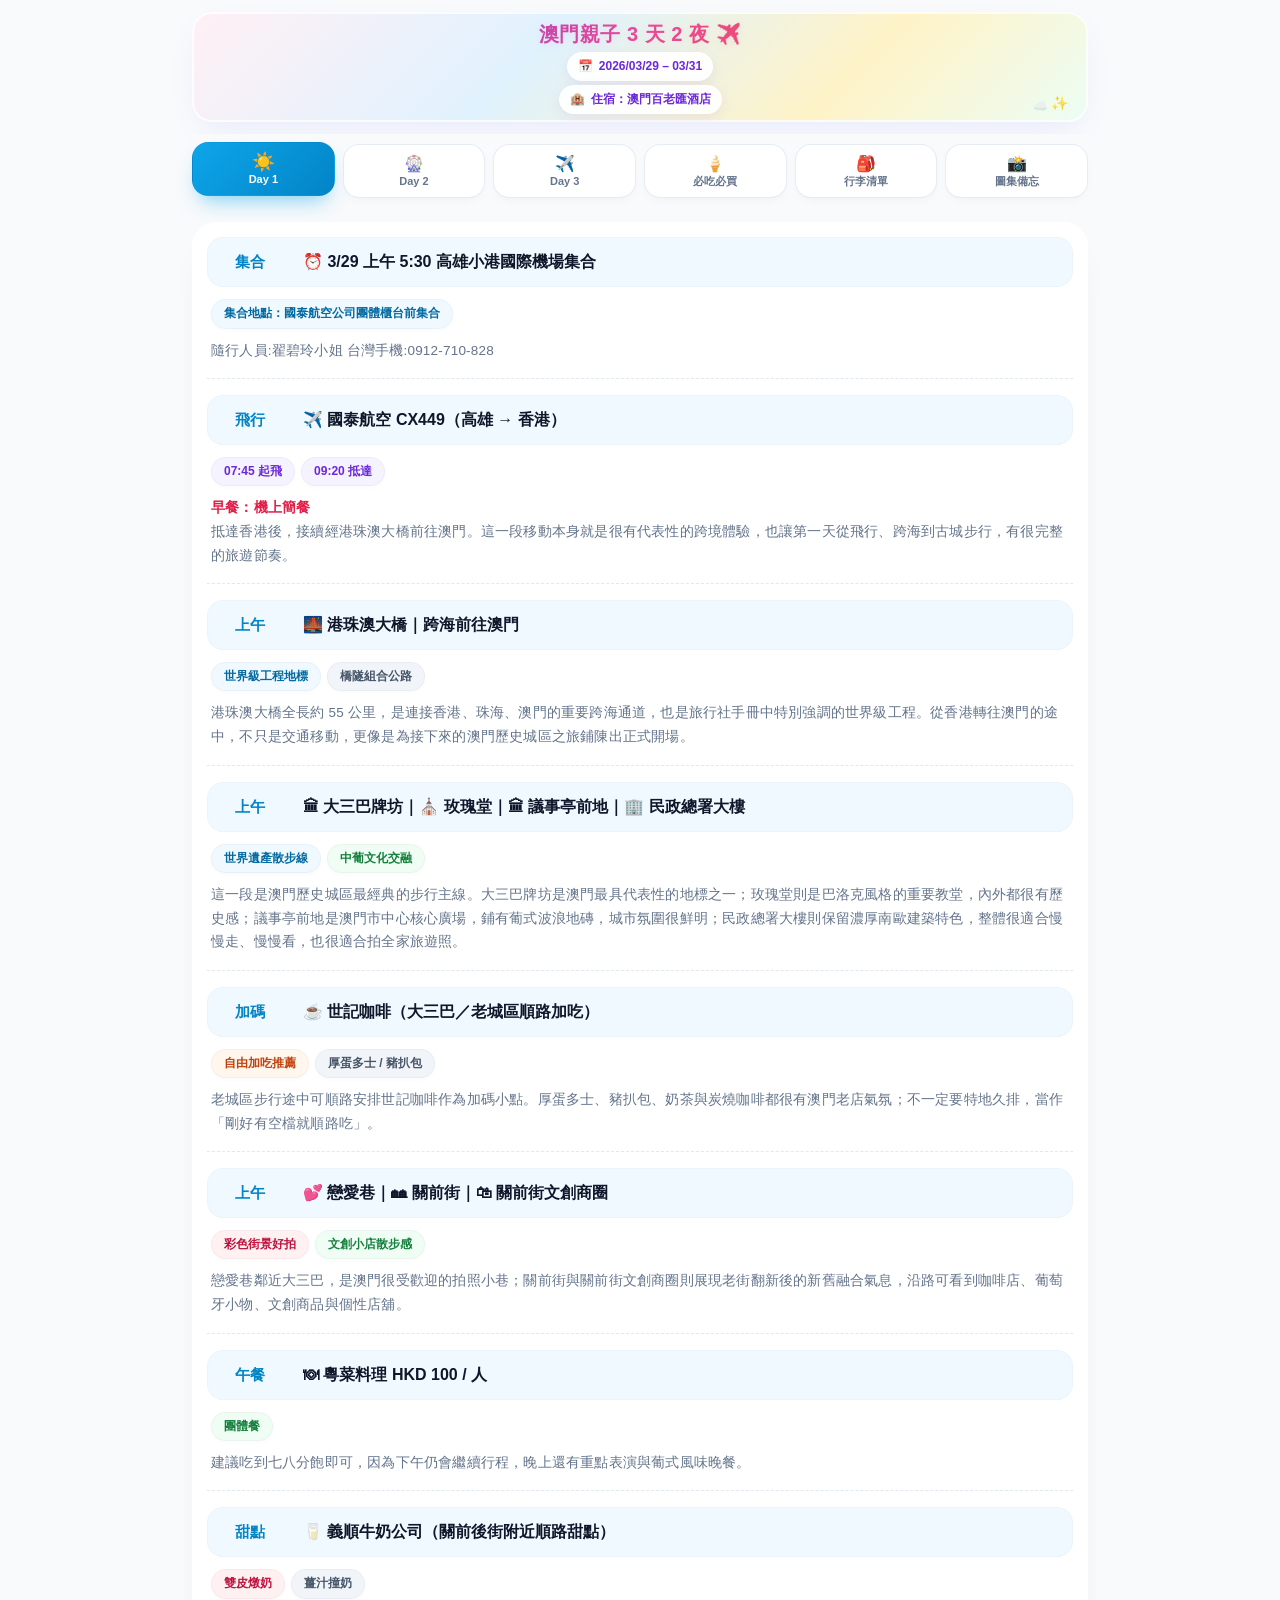
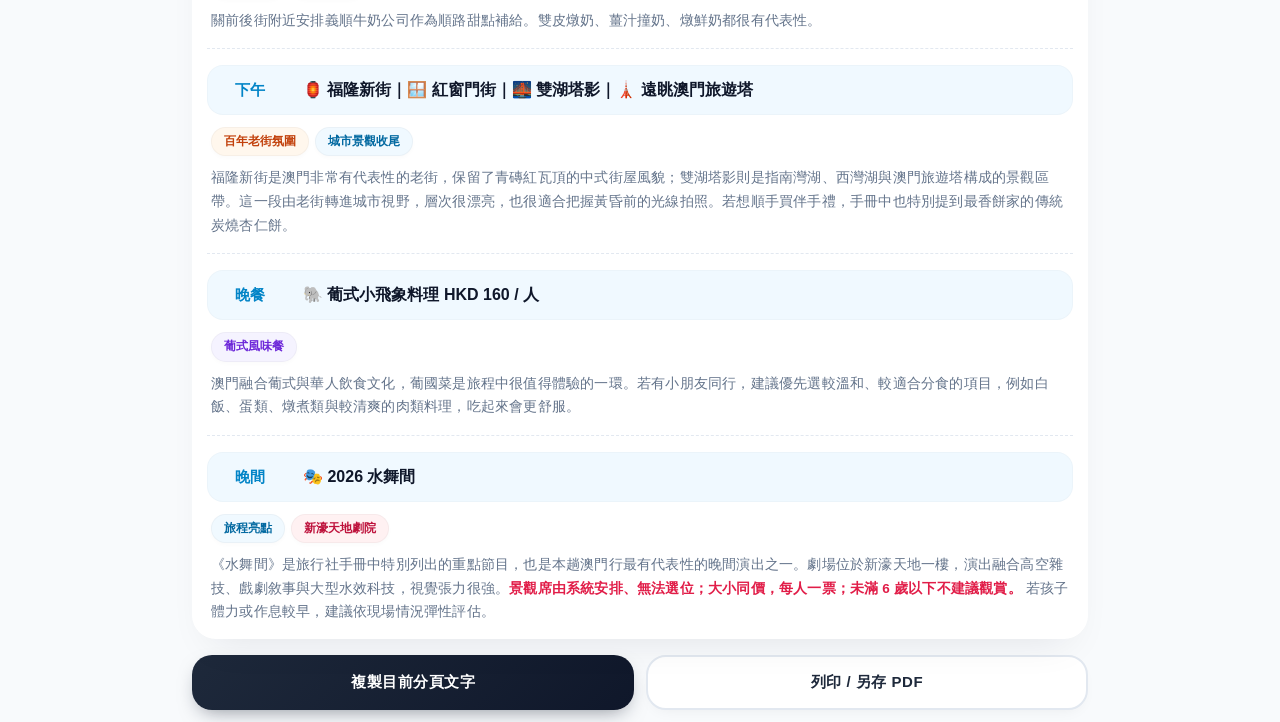
==== commit 7b59c5cd: "Update index.html" ====
--- a/index.html
+++ b/index.html
@@ -51,7 +51,7 @@
     /* --- 調整 Header 高度 --- */
     header {
       background: linear-gradient(135deg, #fff0f5 0%, #e0f2fe 38%, #fef3c7 72%, #ecfdf5 100%);
-      padding: 10px 10px 8px; /* 縮減上下內距 */
+      padding: 10px 10px 8px;
       border-radius: 20px;
       box-shadow: 0 12px 32px -12px rgba(99, 102, 241, 0.15), inset 0 0 0 2px rgba(255, 255, 255, 0.8);
       margin-bottom: 12px;
@@ -81,13 +81,20 @@
     }
 
     @keyframes float {
-      0%, 100% { transform: translateY(0); }
-      50% { transform: translateY(-4px); }
+
+      0%,
+      100% {
+        transform: translateY(0);
+      }
+
+      50% {
+        transform: translateY(-4px);
+      }
     }
 
     header h1 {
       margin: 0;
-      font-size: 20px; /* 縮小一點標題字體 */
+      font-size: 20px;
       letter-spacing: 0.5px;
       background: linear-gradient(110deg, #4f46e5, #ec4899, #ea580c);
       -webkit-background-clip: text;
@@ -98,21 +105,21 @@
     }
 
     .header-info {
-      margin-top: 6px; /* 縮減間距 */
+      margin-top: 6px;
       display: flex;
       flex-direction: column;
       align-items: center;
-      gap: 4px; /* 縮減間距 */
+      gap: 4px;
     }
 
     header p {
       margin: 0;
       color: #6d28d9;
-      font-size: 12px; /* 縮小字體 */
+      font-size: 12px;
       font-weight: 800;
       background: rgba(255, 255, 255, 0.9);
       backdrop-filter: blur(4px);
-      padding: 4px 10px; /* 縮減內距 */
+      padding: 4px 10px;
       border-radius: 999px;
       display: inline-flex;
       align-items: center;
@@ -121,12 +128,21 @@
       border: 1px solid rgba(255, 255, 255, 1);
     }
 
-    /* --- 調整 Tabs 按鈕高度 --- */
+    /* --- 調整 Tabs 按鈕高度與吸頂效果 (Sticky) --- */
     .tabs {
       display: grid;
       grid-template-columns: repeat(3, 1fr);
-      gap: 8px; /* 縮減間距 */
+      gap: 8px;
       margin-bottom: 14px;
+      /* 👇 建議 1：滑動時固定置頂 👇 */
+      position: sticky;
+      top: -1px;
+      /* 避免部分瀏覽器產生 1px 縫隙 */
+      z-index: 100;
+      background: rgba(248, 250, 252, 0.92);
+      backdrop-filter: blur(12px);
+      padding: 10px 0;
+      /* 上下留白，讓置頂時視覺不擁擠 */
     }
 
     @media (min-width: 600px) {
@@ -138,25 +154,24 @@
     .tab {
       background: #ffffff;
       border: 1px solid rgba(226, 232, 240, 0.8);
-      padding: 6px 4px; /* 縮減上下內距 */
+      padding: 6px 4px;
       border-radius: 16px;
       text-align: center;
       font-weight: 800;
       cursor: pointer;
       color: #64748b;
-      font-size: 11px; /* 稍微縮小字體 */
+      font-size: 11px;
       transition: all 0.3s cubic-bezier(0.4, 0, 0.2, 1);
       box-shadow: 0 4px 12px -4px rgba(0, 0, 0, 0.05);
       user-select: none;
       line-height: 1.2;
-      min-height: 54px; /* 大幅縮減最小高度 */
+      min-height: 54px;
       display: flex;
       flex-direction: column;
       align-items: center;
       justify-content: center;
     }
 
-    /* 隱藏 HTML 裡的 <br>，純用 Flexbox 控制上下距，避免多餘空白 */
     .tab br {
       display: none;
     }
@@ -171,7 +186,7 @@
     }
 
     .tab span {
-      font-size: 16px; /* 縮小一點 Emoji */
+      font-size: 16px;
       display: inline-block;
       margin-bottom: 2px;
       transition: transform 0.3s ease;
@@ -233,8 +248,15 @@
     }
 
     @keyframes fadeInSlideUp {
-      from { opacity: 0; transform: translateY(12px); }
-      to { opacity: 1; transform: translateY(0); }
+      from {
+        opacity: 0;
+        transform: translateY(12px);
+      }
+
+      to {
+        opacity: 1;
+        transform: translateY(0);
+      }
     }
 
     .schedule {
@@ -293,12 +315,35 @@
       align-items: center;
     }
 
-    #day1 .it-time, #day1 .it-title { background: var(--day1-soft); color: #0284c7; }
-    #day1 .it-title { color: #0f172a; }
-    #day2 .it-time, #day2 .it-title { background: var(--day2-soft); color: #6d28d9; }
-    #day2 .it-title { color: #0f172a; }
-    #day3 .it-time, #day3 .it-title { background: var(--day3-soft); color: #b45309; }
-    #day3 .it-title { color: #0f172a; }
+    #day1 .it-time,
+    #day1 .it-title {
+      background: var(--day1-soft);
+      color: #0284c7;
+    }
+
+    #day1 .it-title {
+      color: #0f172a;
+    }
+
+    #day2 .it-time,
+    #day2 .it-title {
+      background: var(--day2-soft);
+      color: #6d28d9;
+    }
+
+    #day2 .it-title {
+      color: #0f172a;
+    }
+
+    #day3 .it-time,
+    #day3 .it-title {
+      background: var(--day3-soft);
+      color: #b45309;
+    }
+
+    #day3 .it-title {
+      color: #0f172a;
+    }
 
     .it-meta {
       grid-area: meta;
@@ -342,13 +387,34 @@
       box-shadow: 0 2px 4px rgba(0, 0, 0, 0.02);
     }
 
-    .pill.purple { background: #f5f3ff; color: #6d28d9; }
-    .pill.blue { background: #f0f9ff; color: #0369a1; }
-    .pill.pink { background: #fff1f2; color: #be123c; }
-    .pill.orange { background: #fff7ed; color: #c2410c; }
-    .pill.green { background: #f0fdf4; color: #15803d; }
-
-    .food-item, .bag-item, .img-card {
+    .pill.purple {
+      background: #f5f3ff;
+      color: #6d28d9;
+    }
+
+    .pill.blue {
+      background: #f0f9ff;
+      color: #0369a1;
+    }
+
+    .pill.pink {
+      background: #fff1f2;
+      color: #be123c;
+    }
+
+    .pill.orange {
+      background: #fff7ed;
+      color: #c2410c;
+    }
+
+    .pill.green {
+      background: #f0fdf4;
+      color: #15803d;
+    }
+
+    .food-item,
+    .bag-item,
+    .img-card {
       padding: 16px;
       border: 1px solid #f1f5f9;
       background: #ffffff;
@@ -362,13 +428,16 @@
       transition: transform 0.2s ease, box-shadow 0.2s ease;
     }
 
-    .food-item:hover, .bag-item:hover, .img-card:hover {
+    .food-item:hover,
+    .bag-item:hover,
+    .img-card:hover {
       transform: translateX(4px);
       box-shadow: 0 6px 16px -6px rgba(0, 0, 0, 0.08);
       border-color: #e2e8f0;
     }
 
-    .food-icon, .bag-icon {
+    .food-icon,
+    .bag-icon {
       width: 54px;
       text-align: center;
       font-size: 28px;
@@ -376,15 +445,19 @@
       padding-top: 2px;
       grid-column: 1;
       grid-row: 1 / span 2;
-      filter: drop-shadow(0 4px 6px rgba(0,0,0,0.06));
-    }
-
-    .food-info, .bag-info, .img-info {
+      filter: drop-shadow(0 4px 6px rgba(0, 0, 0, 0.06));
+    }
+
+    .food-info,
+    .bag-info,
+    .img-info {
       grid-column: 2;
       grid-row: 1 / span 2;
     }
 
-    .food-info b, .bag-info b, .img-info b {
+    .food-info b,
+    .bag-info b,
+    .img-info b {
       display: block;
       font-size: 16px;
       color: var(--text);
@@ -393,14 +466,54 @@
       font-weight: 800;
     }
 
-    .bag-info b { color: #ea580c; }
-    .img-info b { color: #0891b2; }
-
-    .food-info span, .bag-info span, .img-info span {
+    .bag-info b {
+      color: #ea580c;
+    }
+
+    .img-info b {
+      color: #0891b2;
+    }
+
+    .food-info span,
+    .bag-info span,
+    .img-info span {
       display: block;
       color: var(--muted);
       font-size: 13.5px;
       line-height: 1.7;
+    }
+
+    /* 👇 建議 2：雲端連結按鈕樣式 👇 */
+    .link-btn {
+      display: flex;
+      flex-direction: column;
+      align-items: center;
+      background: #f0f9ff;
+      color: #0284c7;
+      padding: 12px 16px;
+      border-radius: 16px;
+      text-decoration: none;
+      font-weight: 800;
+      margin-top: 10px;
+      border: 1px solid #bae6fd;
+      transition: all 0.2s ease;
+      text-align: center;
+    }
+
+    .link-btn:hover {
+      background: #e0f2fe;
+      transform: translateY(-2px);
+      box-shadow: 0 6px 16px -4px rgba(2, 132, 199, 0.15);
+      border-color: #7dd3fc;
+    }
+
+    .link-btn small {
+      font-size: 11px;
+      color: #7dd3fc;
+      font-weight: normal;
+      margin-top: 4px;
+      word-break: break-all;
+      opacity: 0.9;
     }
 
     .img-box {
@@ -423,7 +536,7 @@
       padding: 12px;
       transition: border-color 0.3s;
     }
-    
+
     .img-card:hover .img-box {
       border-color: #94a3b8;
     }
@@ -441,7 +554,8 @@
       }
     }
 
-    .btn-copy, .btn-print {
+    .btn-copy,
+    .btn-print {
       border: none;
       padding: 16px;
       border-radius: 20px;
@@ -476,8 +590,9 @@
       transform: translateY(-2px);
       box-shadow: 0 10px 20px -8px rgba(0, 0, 0, 0.12);
     }
-    
-    .btn-copy:active, .btn-print:active {
+
+    .btn-copy:active,
+    .btn-print:active {
       transform: translateY(1px);
     }
 
@@ -507,27 +622,112 @@
 
     /* --- 手機版特別壓縮上方高度 --- */
     @media (max-width: 480px) {
-      .wrap { padding: 10px; }
-      header { padding: 8px 8px 6px; border-radius: 16px; margin-bottom: 10px; }
-      header h1 { font-size: 18px; }
-      header p { font-size: 11px; padding: 4px 10px; margin-top: 4px; }
-      .tab { min-height: 50px; font-size: 11px; border-radius: 14px; padding: 4px; }
-      .tab span { font-size: 14px; }
-      .it-row { grid-template-columns: 68px 1fr; }
-      .it-time { font-size: 14px; padding: 12px 6px; }
-      .it-title, .food-info b, .bag-info b, .img-info b { font-size: 15px; }
-      .it-title { padding: 12px 12px 12px 10px; }
-      .food-item, .bag-item, .img-card { grid-template-columns: 46px 1fr; column-gap: 10px; padding: 14px; }
-      .food-icon, .bag-icon { width: 46px; font-size: 24px; }
-      .food-item:hover, .bag-item:hover, .img-card:hover { transform: none; }
+      .wrap {
+        padding: 10px;
+      }
+
+      header {
+        padding: 8px 8px 6px;
+        border-radius: 16px;
+        margin-bottom: 10px;
+      }
+
+      header h1 {
+        font-size: 18px;
+      }
+
+      header p {
+        font-size: 11px;
+        padding: 4px 10px;
+        margin-top: 4px;
+      }
+
+      .tabs {
+        padding: 8px 0;
+        margin-bottom: 10px;
+      }
+
+      .tab {
+        min-height: 50px;
+        font-size: 11px;
+        border-radius: 14px;
+        padding: 4px;
+      }
+
+      .tab span {
+        font-size: 14px;
+      }
+
+      .it-row {
+        grid-template-columns: 68px 1fr;
+      }
+
+      .it-time {
+        font-size: 14px;
+        padding: 12px 6px;
+      }
+
+      .it-title,
+      .food-info b,
+      .bag-info b,
+      .img-info b {
+        font-size: 15px;
+      }
+
+      .it-title {
+        padding: 12px 12px 12px 10px;
+      }
+
+      .food-item,
+      .bag-item,
+      .img-card {
+        grid-template-columns: 46px 1fr;
+        column-gap: 10px;
+        padding: 14px;
+      }
+
+      .food-icon,
+      .bag-icon {
+        width: 46px;
+        font-size: 24px;
+      }
+
+      .food-item:hover,
+      .bag-item:hover,
+      .img-card:hover {
+        transform: none;
+      }
     }
 
     @media print {
-      .tabs, .btn-row, .toast { display: none !important; }
-      .card { display: block !important; margin-bottom: 25px; box-shadow: none; border: 1px solid #e2e8f0; }
-      body { background: white; }
-      header { background: #fdfcfe; border: 2px solid #e2e8f0; box-shadow: none; }
-      header::before, header::after { display: none; }
+
+      .tabs,
+      .btn-row,
+      .toast {
+        display: none !important;
+      }
+
+      .card {
+        display: block !important;
+        margin-bottom: 25px;
+        box-shadow: none;
+        border: 1px solid #e2e8f0;
+      }
+
+      body {
+        background: white;
+      }
+
+      header {
+        background: #fdfcfe;
+        border: 2px solid #e2e8f0;
+        box-shadow: none;
+      }
+
+      header::before,
+      header::after {
+        display: none;
+      }
     }
   </style>
 </head>
@@ -928,7 +1128,6 @@
               <span class="pill purple">跨海返程動線</span>
             </div>
             <div class="it-desc">本趟澳門三日遊最後一次跨海移動，將旅程從歷史街區、度假城、漁村海岸再完整串回返台路線。<br>
-              幫SARA在香港機場的藥局買藥
             </div>
           </div>
         </div>
@@ -949,6 +1148,14 @@
     </div>
 
     <div class="card" id="food">
+      <div class="food-item"
+        style="background: #fffbeb; border: 1px dashed #f59e0b; box-shadow: 0 4px 12px -6px rgba(245, 158, 11, 0.15);">
+        <div class="food-icon">🛒</div>
+        <div class="food-info">
+          <b style="color: #d97706;">幫SARA代購</b>
+          <span>萬寧藥局：GNC乳薊果高效清肝精華 1300MG(香港機場&威尼斯人購物中心三樓2021及2022號鋪)</span>
+        </div>
+      </div>
       <div class="food-item">
         <div class="food-icon">☕</div>
         <div class="food-info">
@@ -1025,7 +1232,12 @@
         <div class="bag-icon">📄</div>
         <div class="bag-info">
           <b>證件 / 文件（務必先拍照備份）</b>
-          <span>護照、台胞證 / 通行證、機票 / 團體資料、住宿資訊、保險資料。建議手機和雲端都留備份，臨時找不到紙本時比較不慌。</span>
+          <span>護照、保險資料。</span>
+          <a href="https://drive.google.com/drive/folders/1JaAOrtwHUtCDt1s0TW_WRl8F8fwOjaHn?usp=drive_link"
+            target="_blank" rel="noopener noreferrer" class="link-btn">
+            🔗 點擊開啟雲端資料夾
+            <small>https://drive.google.com/drive/folders/1JaAOrtwHUtCDt1s0TW_WRl8F8fwOjaHn?usp=drive_link</small>
+          </a>
         </div>
       </div>
 
@@ -1166,6 +1378,9 @@
 
         tab.classList.add('active');
         document.getElementById(target).classList.add('active');
+
+        // 切換分頁時，稍微把畫面捲回頂端，確保吸頂標籤下方內容顯示正確
+        window.scrollTo({ top: 0, behavior: 'smooth' });
       });
     });
 
